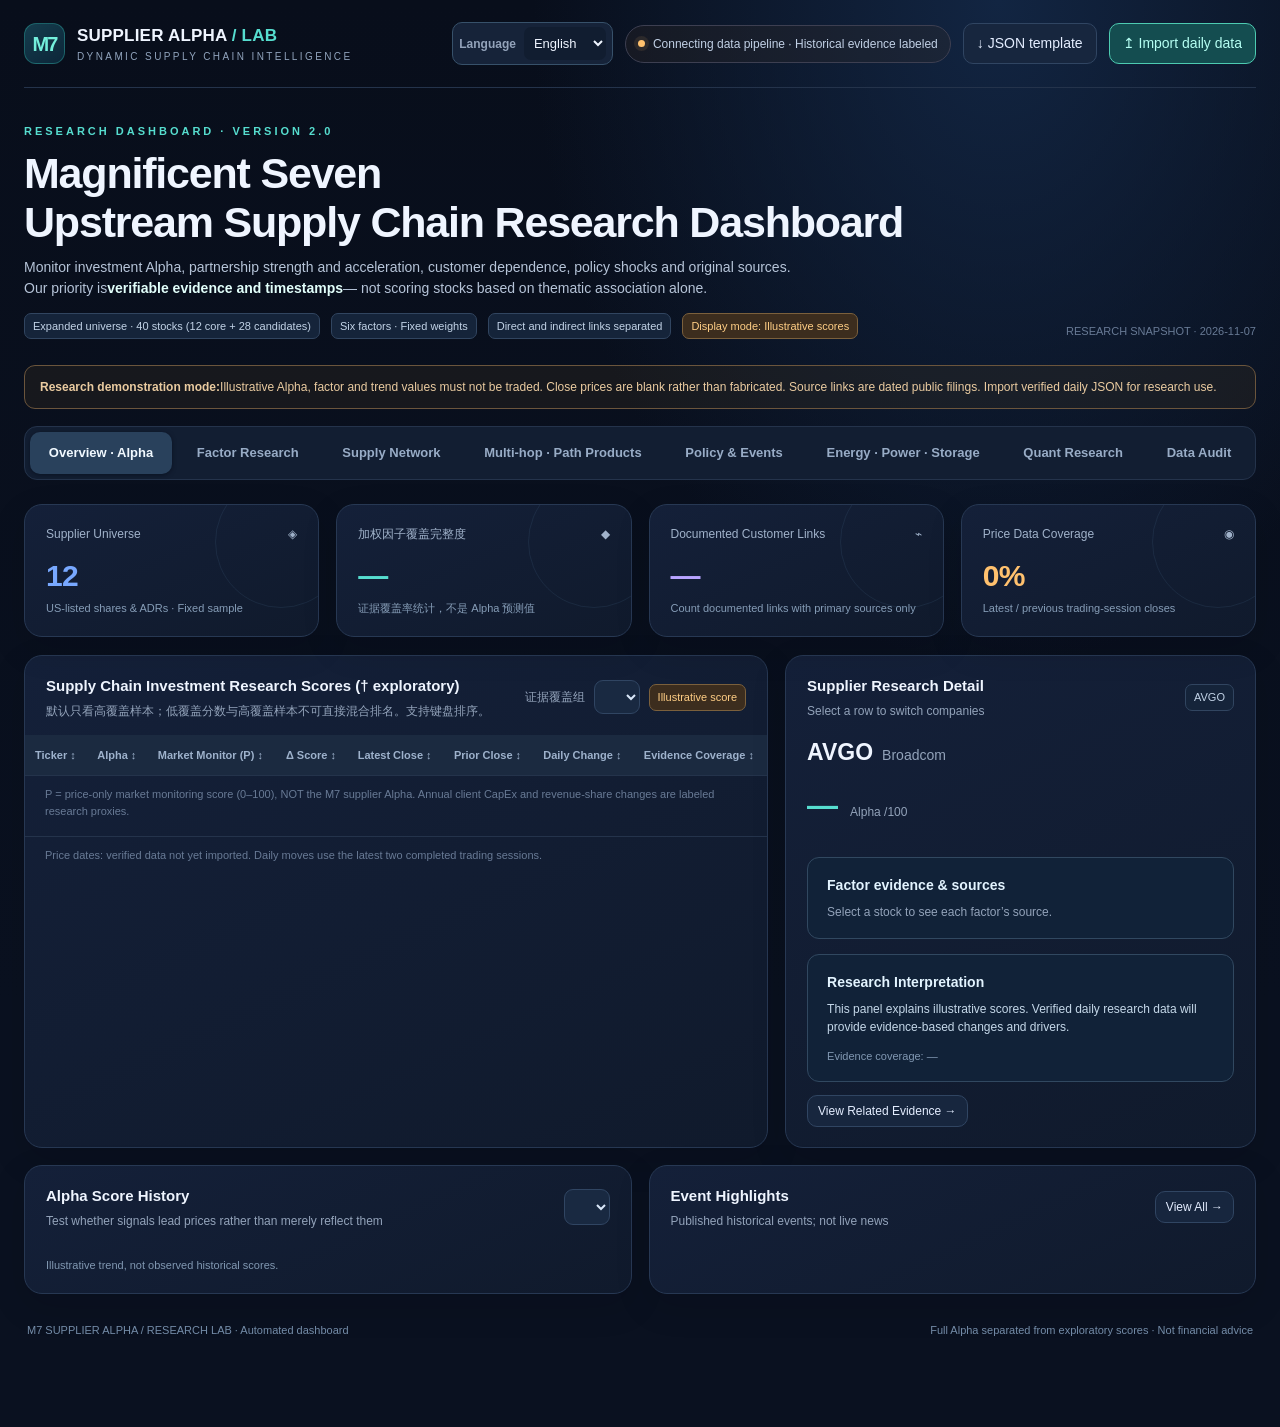
==== index.html @ d0b99b1a "Fix desktop nav, keyboard sorting, coverage-segmented rankings, KPI completeness and actual CapEx pr" ====
<!doctype html>
<html lang="en">
<head>
<meta charset="utf-8"><meta name="viewport" content="width=device-width, initial-scale=1, viewport-fit=cover">
<meta name="theme-color" content="#0b101d">
<title>M7 Supplier Alpha · Research Lab v2 — 单文件快照</title>
<link rel="stylesheet" href="quant-lab.css?v=quant1">
<style>
:root{--bg:#080d19;--panel:#111a2c;--panel2:#152138;--line:#24334b;--line2:#304562;--ink:#eff5ff;--muted:#93a3ba;--soft:#687a95;--cyan:#56ddcf;--blue:#78a8ff;--amber:#ffc16e;--red:#fb8193;--green:#75d6a9;--purp:#b8a4ff;--radius:18px}
*{box-sizing:border-box}html{scroll-behavior:smooth}body{margin:0;color:var(--ink);background:radial-gradient(ellipse at 78% 0%,#122542 0%,transparent 33%),linear-gradient(180deg,#080e1b,#0a1120 70%);font-family:Inter,-apple-system,BlinkMacSystemFont,"Segoe UI","PingFang SC","Microsoft YaHei",sans-serif;font-size:14px;line-height:1.5;min-height:100vh}button,input,select{font:inherit}button{cursor:pointer}a{color:#92c4ff;text-decoration:none}a:hover{text-decoration:underline}.shell{max-width:1540px;margin:auto;padding:0 24px 60px}.topbar{display:flex;align-items:center;justify-content:space-between;padding:22px 0;gap:20px;border-bottom:1px solid var(--line);flex-wrap:wrap}.brand{display:flex;align-items:center;gap:12px}.logo{width:41px;height:41px;border-radius:12px;display:grid;place-items:center;border:1px solid #3ad9c64d;background:linear-gradient(145deg,#153d4d,#0c2639);color:#73efdc;font-weight:800;font-size:20px;letter-spacing:-2px}.brand-title{font-size:17px;font-weight:750;letter-spacing:.2px}.brand-sub{font-size:10px;letter-spacing:2.4px;color:#91a4bd;text-transform:uppercase}.topright{display:flex;align-items:center;gap:12px;flex-wrap:wrap}.status{display:flex;align-items:center;gap:8px;font-size:12px;color:#c1d0e5;padding:9px 12px;border:1px solid #3d3f51;border-radius:99px;background:#3a2e2740}.dot{width:7px;height:7px;border-radius:50%;background:var(--amber);box-shadow:0 0 0 4px #ffc16e18}.btn{border:1px solid var(--line2);border-radius:10px;color:#e4edff;background:#17263e;padding:9px 13px;display:inline-flex;align-items:center;gap:7px;transition:.2s}.btn:hover{border-color:#7ba6d8;background:#213553}.btn.primary{border-color:#4dcbb1;background:#144d50;color:#b5fff3}.btn.small{padding:6px 10px;font-size:12px}.hero{padding:35px 0 26px;display:flex;align-items:end;justify-content:space-between;gap:24px;flex-wrap:wrap}.eyebrow{font-size:11px;color:var(--cyan);letter-spacing:3px;font-weight:700;text-transform:uppercase}.hero h1{font-size:clamp(27px,4vw,43px);letter-spacing:-1.2px;margin:9px 0 10px;line-height:1.14}.hero p{max-width:780px;color:#b6c4d8;margin:0;font-size:14px}.hero-meta{display:flex;flex-wrap:wrap;gap:11px;margin-top:14px}.tag{font-size:11px;color:#c2d3e7;border:1px solid #314560;background:#15243a;border-radius:7px;padding:4px 8px}.tag.warn{border-color:#7b603c;color:#ffce85;background:#3c2d1e}.mini-id{color:var(--soft);font-size:11px}.nav{display:flex;gap:6px;padding:5px;background:#121e32;border:1px solid var(--line);border-radius:13px;width:100%;max-width:100%;margin:6px 0 24px;overflow-x:auto;overflow-y:hidden}.nav button{border:0;background:transparent;color:#98acc6;border-radius:10px;white-space:nowrap;padding:11px 16px;font-weight:600;font-size:13px}.nav button.active{background:#29415c;color:#f1f9ff;box-shadow:0 1px 4px #02081380}.view{display:none}.view.active{display:block}.grid{display:grid;gap:17px}.metrics{grid-template-columns:repeat(4,minmax(0,1fr));margin-bottom:18px}.panel{background:linear-gradient(155deg,#142039,#101a2c);border:1px solid #273853;border-radius:var(--radius);min-width:0;box-shadow:0 12px 35px #03071124}.metric{padding:20px 21px;position:relative;overflow:hidden}.metric:before{content:"";position:absolute;right:-29px;top:-29px;border:1px solid #597ea624;width:130px;height:130px;border-radius:50%}.metric .k{font-size:12px;color:#a0b2ca;display:flex;align-items:center;justify-content:space-between;gap:10px}.metric .v{font-size:30px;font-weight:740;letter-spacing:-.8px;margin:10px 0 2px}.metric .sub{font-size:11px;color:#869db7}.metric .accent{color:var(--cyan)}.metric .blue{color:var(--blue)}.metric .amber{color:var(--amber)}.metric .purp{color:var(--purp)}.head{display:flex;align-items:center;justify-content:space-between;gap:12px;padding:19px 21px 15px;flex-wrap:wrap}.heading{font-size:15px;font-weight:750}.subtitle{font-size:12px;color:var(--muted);margin-top:4px}.bodypad{padding:0 21px 20px}.two{grid-template-columns:minmax(0,1.58fr) minmax(320px,1fr)}.half{grid-template-columns:repeat(2,minmax(0,1fr))}.three{grid-template-columns:repeat(3,minmax(0,1fr))}.muted{color:var(--muted)}.small{font-size:12px}.tiny{font-size:11px}.notice{padding:12px 15px;border:1px solid #6b553c;background:#3b2e204d;color:#eacba0;border-radius:11px;font-size:12px;margin:0 0 17px}.tablewrap{overflow:auto}.table{width:100%;border-collapse:collapse;white-space:nowrap;font-size:12px}.table th{background:#1b2a40;color:#9eb2cc;text-align:left;font-size:11px;font-weight:600;padding:12px 10px;cursor:pointer}.table th:hover{color:white}.table td{border-bottom:1px solid #25354a;padding:11px 10px;color:#dce5f4}.table tbody tr{cursor:pointer;transition:.15s}.table tbody tr:hover{background:#21304b}.table tbody tr.selected{background:#213e55}.ticker{font-weight:800;letter-spacing:.4px;color:#f6fbff}.rank{color:#7087a3}.pill{display:inline-block;border-radius:7px;background:#16433c;border:1px solid #2e7968;color:#93e5c6;font-size:10px;padding:2px 7px}.pill.m{background:#483c24;border-color:#82653d;color:#f2d18e}.pill.u{background:#283347;border-color:#43536d;color:#99afcb}.score{display:flex;align-items:center;gap:9px}.score strong{min-width:24px;font-size:13px}.bar{flex:1;height:5px;border-radius:99px;background:#29364c;min-width:45px;overflow:hidden}.bar>i{display:block;height:100%;background:linear-gradient(90deg,#3786d4,#56decf);border-radius:99px}.pos{color:var(--green)!important}.neg{color:var(--red)!important}.neutral{color:#92a4ba!important}.r{text-align:right!important}.sectionnote{font-size:11px;color:var(--soft);padding:10px 20px 16px;border-top:1px solid var(--line);line-height:1.55}.pick{border:1px solid var(--line2);padding:8px 12px;border-radius:9px;background:#192941;color:#dae8fa;outline:none;max-width:100%}.pick:focus{border-color:#7ab7eb}.stack{display:flex;align-items:center;gap:8px;flex-wrap:wrap}.detail-title{display:flex;align-items:baseline;gap:9px}.detail-title strong{font-size:23px}.sixrows{display:grid;gap:11px}.factor-row{display:grid;grid-template-columns:130px 1fr 55px;align-items:center;gap:12px;font-size:12px}.factor-track{height:9px;background:#25354c;border-radius:99px;overflow:hidden}.factor-track>i{display:block;height:100%;background:linear-gradient(90deg,#477bcd,#5ed9c6);border-radius:99px}.factor-row .num{text-align:right;color:#c4d5e8}.eventitem{display:flex;gap:12px;position:relative;padding:14px 0;border-bottom:1px solid var(--line)}.eventitem:last-child{border:0}.eventmarker{width:11px;height:11px;flex-shrink:0;border-radius:50%;border:2px solid var(--cyan);margin:5px 1px;background:#0d182b}.eventtitle{font-size:12px;font-weight:650}.eventdate{font-size:11px;color:#8fa0b5;margin-top:5px}.eventdesc{font-size:12px;color:#b4c4d7;margin-top:5px}.btnlink{color:#8eceff;background:none;border:0;padding:0;font-size:11px;cursor:pointer}.legend{display:flex;gap:16px;flex-wrap:wrap;font-size:11px;color:#a0b2c9}.legend span{display:flex;align-items:center;gap:6px}.sq{width:9px;height:9px;border-radius:3px;display:inline-block}.trend{width:100%;height:auto;display:block}.axis{stroke:#314058;stroke-width:1}.axistext{font-size:10px;fill:#879db7}.chartlabel{fill:#d9eafc;font-size:11px;font-weight:650}.foot{display:flex;align-items:center;justify-content:space-between;gap:15px;flex-wrap:wrap;color:#748ca8;font-size:11px;padding:28px 3px}.networkSvg{width:100%;display:block;height:auto;min-height:320px}.networkhint{color:var(--muted);font-size:12px;margin-top:12px}.heatmap{overflow:auto}.heatmap table{width:100%;min-width:850px;border-collapse:separate;border-spacing:4px}.heatmap th{font-size:11px;color:#9fb4ce;padding:7px;font-weight:600}.heatmap td{padding:10px 8px;text-align:center;border-radius:7px;font-weight:680;font-size:12px;color:#fff}.heatmap td:first-child{text-align:left;background:#1d2a3c;color:#e0edff}.largecallout{border:1px solid #314860;border-radius:12px;background:#112238;padding:17px 19px;color:#c5d8e9;margin-top:15px}.largecallout strong{display:block;color:#e3f4ff;margin-bottom:7px}.insightlist{display:grid;gap:10px}.insight{border:1px solid var(--line);border-radius:12px;padding:12px 14px;background:#17253a}.insight .lt{color:#9ab0c9;font-size:11px}.insight strong{font-size:12px;display:block;margin:4px 0}.filterrow{display:flex;align-items:center;gap:9px;flex-wrap:wrap}.toggle{display:flex;align-items:center;gap:7px;color:#a8bfd6;font-size:12px}.policy{border:1px solid #2d4058;border-radius:12px;padding:16px;margin-bottom:12px;background:#14233a}.policy .phead{display:flex;justify-content:space-between;align-items:center;gap:10px;flex-wrap:wrap}.policy .pname{font-size:14px;font-weight:700}.policy .pdesc{color:#b0c5dc;font-size:12px;margin-top:9px}.policy .pmeta{color:#86a1bc;font-size:11px;margin-top:9px}.sources{display:grid;gap:8px}.source{background:#16243a;border:1px solid #2c4058;padding:12px 14px;border-radius:10px}.source a{font-size:12px;font-weight:650}.source small{display:block;color:#9baec5;margin-top:4px;line-height:1.55}.auditrow{display:flex;justify-content:space-between;gap:16px;border-bottom:1px solid #293a51;padding:13px 0;font-size:12px}.auditrow:last-child{border:0}.auditrow span{color:#a4b6cb}.code{font-family:ui-monospace,SFMono-Regular,Menlo,monospace;font-size:12px;color:#9ee7dc;background:#0b1b29;border:1px solid #254357;border-radius:9px;padding:12px;white-space:pre-wrap;overflow-wrap:anywhere}.empty{color:#a5bad2;border:1px dashed #40536f;border-radius:12px;padding:24px 16px;text-align:center;font-size:13px;background:#142035}.footerline{font-size:11px;color:#8198b2;margin-top:12px}.fileinput{display:none}.topaction{white-space:nowrap}.hide{display:none!important}#toast{position:fixed;bottom:20px;left:50%;transform:translateX(-50%);background:#264a5b;color:#e4fff9;border:1px solid #65adba;box-shadow:0 15px 40px #0008;padding:11px 18px;border-radius:12px;z-index:100;font-size:12px;display:none;max-width:90vw}.critical{color:var(--amber)}
@media(max-width:1050px){.metrics{grid-template-columns:repeat(2,minmax(0,1fr))}.two{grid-template-columns:1fr}.three{grid-template-columns:1fr 1fr}.networkSvg{min-height:0}.topbar{padding:16px 0}.hero{padding:27px 0 20px}}
@media(max-width:640px){.shell{padding:0 12px 40px}.topbar{gap:12px}.brand-title{font-size:14px}.brand-sub{font-size:9px;letter-spacing:1.6px}.topright{width:100%;justify-content:space-between}.hero h1{font-size:28px}.hero p{font-size:12px}.nav{width:100%;max-width:100%;margin:5px 0 15px}.nav button{padding:10px 13px;font-size:12px}.grid{gap:12px}.metric{padding:15px 14px}.metric .v{font-size:25px}.panel{border-radius:13px}.head{padding:15px 13px 12px}.bodypad{padding:0 13px 14px}.half,.three{grid-template-columns:1fr}.factor-row{grid-template-columns:108px 1fr 46px;gap:8px;font-size:11px}.table th,.table td{padding:10px 8px}.notice{font-size:11px}.networkSvg{min-height:220px}.logo{width:36px;height:36px}.metric .sub{font-size:10px}}

/* Desktop narrow-window navigation and accessible table sort controls. */
@media(max-width:1280px) and (min-width:681px){.nav{flex-wrap:wrap;overflow:visible}.nav button{flex:1 1 auto}}
.ranking-controls{display:flex;align-items:center;flex-wrap:wrap;gap:9px}
.ranking-controls label{font-size:12px;color:var(--muted)}
.ranking-controls .pick{max-width:230px;font-size:12px}
#ranking th[data-sort] button{appearance:none;background:transparent;border:0;color:inherit;font:inherit;cursor:pointer;white-space:nowrap;padding:0}
#ranking th[data-sort] button:hover,#ranking th[data-sort] button:focus-visible{color:var(--cyan);text-decoration:underline}
#ranking tr[data-ticker]:focus-visible,.nav button:focus-visible{outline:2px solid var(--cyan);outline-offset:-2px}
#ranking tr.coverage-heading td{background:#1d3149;color:#a9e0d5;font-weight:700;font-size:12px;letter-spacing:.02em;border-top:1px solid #46677d}
#ranking .limited-score{opacity:.7}
#ranking th[aria-sort="ascending"] button,#ranking th[aria-sort="descending"] button{color:#a2fbe7}
/* Research infrastructure taxonomy — independent from the six-factor Alpha. */
.infra-tabs{display:flex;gap:8px;flex-wrap:wrap;margin:15px 0}
.infra-filter{border:1px solid var(--line2);background:#162238;color:var(--ink);padding:10px 16px;border-radius:10px;font:inherit;cursor:pointer}
.infra-filter.active{border-color:var(--cyan);color:var(--cyan);background:#143239}
.infra-grid{display:grid;grid-template-columns:repeat(3,minmax(0,1fr));gap:14px}
.infra-tile{background:var(--panel);border:1px solid var(--line);border-radius:var(--radius);padding:19px;min-height:132px}
.infra-tile .infra-name{color:var(--muted);font-size:13px}.infra-tile .infra-count{font-size:32px;font-weight:800;margin:8px 0}
.infra-tile small{color:var(--muted);line-height:1.5}
.infra-table{width:100%;border-collapse:collapse;min-width:680px}
.infra-table th,.infra-table td{padding:13px 12px;border-bottom:1px solid var(--line);font-size:13px;text-align:left;vertical-align:top}
.infra-table th{color:var(--muted);font-weight:600}
.infra-state{display:inline-block;padding:4px 8px;border-radius:7px;background:#183e37;color:#8bedd0;font-size:11px;font-weight:650}
.infra-unknown{background:#29344b;color:#a7b4c9}
.infra-detail{background:#102037;border:1px solid var(--line);padding:16px;border-radius:12px;margin-top:14px;line-height:1.65}
.infra-detail a{color:var(--cyan);overflow-wrap:anywhere}
.infra-hint{color:var(--muted);font-size:12px;line-height:1.65}
@media (max-width:760px){.infra-grid{grid-template-columns:1fr}}

.language-switch{display:inline-flex;align-items:center;gap:8px;white-space:nowrap;padding:4px 6px;border-radius:10px;background:#162339;border:1px solid #37516a}
.language-switch .language-label{font-size:12px;color:var(--muted);font-weight:600}
#m7Language{background:#111d30;border:0;color:var(--ink);font:inherit;font-size:13px;padding:8px 6px;border-radius:7px;max-width:122px;cursor:pointer}
#m7Language:focus-visible{outline:2px solid var(--cyan);outline-offset:2px}
@media(max-width:700px){.language-label{display:none}.language-switch{padding:2px}#m7Language{max-width:92px;font-size:12px}}

/* Interactive neural supply graph — Canvas GPU-friendly presentation. */
.g-explorer{position:relative;isolation:isolate;overflow:hidden;background:linear-gradient(135deg,#101d34,#0b162a);border:1px solid #294868;border-radius:18px;margin:8px 0 18px;box-shadow:inset 0 0 65px #0c234d55,0 25px 55px #0004}
.g-explorer:before{content:"";pointer-events:none;position:absolute;inset:-40%;background:radial-gradient(circle at 45% 48%,#254b8a28,transparent 40%);z-index:-1}
.g-toolbar{position:relative;z-index:3;display:flex;gap:16px;justify-content:space-between;align-items:center;padding:18px 18px;background:#0d192bef;border-bottom:1px solid #29415c;flex-wrap:wrap}
.g-titlebox{display:flex;flex-direction:column;gap:3px;min-width:0}
.g-kicker{font-size:10px;letter-spacing:2px;color:#7394b7;font-weight:750}
.g-live-dot{display:inline-block;height:5px;width:5px;border-radius:50%;background:#46e6d0;box-shadow:0 0 11px #46e6d0;margin:0 7px;vertical-align:middle}
#gHeader{font-size:20px;font-weight:800;letter-spacing:.2px;background:linear-gradient(95deg,#e0f1ff,#75e9da);-webkit-background-clip:text;background-clip:text;color:transparent}
#gSub{font-size:11px;color:#8aa2c0}
.g-controls{display:flex;align-items:center;gap:7px;flex-wrap:wrap}
.g-search{width:194px;background:#152840;color:#e4f3ff;border:1px solid #34516d;border-radius:8px;padding:9px 11px;font-size:12px;outline:none}
.g-search:focus{border-color:#51d7d5;box-shadow:0 0 0 2px #51d7d52a}
.g-btn{background:#1b2e47;color:#cde5fc;border:1px solid #375473;border-radius:8px;padding:8px 11px;font-size:12px;font-weight:650;white-space:nowrap}
.g-btn:hover,.g-zoom button:hover{border-color:#5decd8;color:#a9fff2;background:#203e55}
.g-stage{display:grid;grid-template-columns:minmax(0,1fr) 278px;min-height:610px}
.g-viewport{position:relative;min-width:0;min-height:610px;overflow:hidden;background:#061022}
.g-viewport canvas{width:100%;height:610px;display:block;cursor:grab;touch-action:none;outline:none}
.g-viewport canvas:focus-visible{outline:2px solid #60e8d9;outline-offset:-3px}
.g-tooltip{position:absolute;z-index:5;pointer-events:none;min-width:120px;max-width:220px;background:#172b48ee;border:1px solid #5998b4;box-shadow:0 10px 25px #000a;border-radius:8px;padding:9px 12px;color:white}
.g-tooltip[hidden]{display:none}
.g-tooltip strong,.g-tooltip small{display:block}.g-tooltip small{font-size:11px;color:#a3bfd8;margin-top:4px}
.g-floating{position:absolute;left:16px;top:16px;display:flex;gap:8px;pointer-events:none}
.g-stat{background:#13223cd9;border:1px solid #2e4b6d;backdrop-filter:blur(12px);border-radius:8px;padding:7px 11px;display:flex;flex-direction:column;min-width:65px}
.g-stat strong{color:#e4f7ff;font-size:18px;font-weight:800;line-height:1.2}
.g-stat small{font-size:8px;color:#93b0cd;letter-spacing:1.2px}
.g-zoom{position:absolute;right:14px;bottom:18px;display:grid;gap:5px}.g-zoom button{height:32px;width:32px;font-size:17px;color:#d4e8f7;background:#172943d9;border:1px solid #385575;border-radius:7px}
.g-side{background:linear-gradient(#111e32,#0b172a);border-left:1px solid #2e455e;min-width:0;display:flex;flex-direction:column}
.g-sidehead{display:flex;align-items:center;justify-content:space-between;gap:5px;padding:16px 14px;border-bottom:1px solid #233950;color:#99c2da;font-size:11px}
.g-side-pulse{color:#6cdec9;font-size:9px;letter-spacing:.8px}
.g-insight{padding:15px;flex:1;min-height:290px;max-height:490px;overflow:auto}
.g-placeholder{margin:50px 0 20px;text-align:center;color:#a7bdd6}.g-placeholder strong{display:block;color:#ddf4ff;font-size:14px}
.g-placeholder p{font-size:12px;line-height:1.6}.g-orb{display:block;margin:auto auto 20px;font-size:52px;color:#52dfd2;text-shadow:0 0 22px #52dfd2}
.g-insight-header{display:flex;justify-content:space-between;align-items:center;gap:10px}
.g-insight-header h3{margin:3px 0;color:#f5fdff;font-size:29px}
.g-insight-name{font-size:11px;color:#9fb5cb}
.g-icon-badge{font-size:11px;padding:8px 10px;color:#91f7eb;border:1px solid #327a77;border-radius:9px;background:#15433f}
.g-scoreline{display:flex;justify-content:space-between;gap:10px;padding:13px 0;margin:15px 0;border-block:1px solid #2a4159;font-size:12px;color:#9cb9d1}.g-scoreline strong{font-size:19px;color:#79eddd}
.g-section-title{font-size:11px;font-weight:700;color:#85aaca;text-transform:uppercase;letter-spacing:.7px;margin:17px 0 9px}
.g-path-list{display:grid;gap:6px;max-height:220px;overflow:auto}
.g-path-entry{display:flex;justify-content:space-between;gap:8px;align-items:center;background:#182941;color:#d8ecff;text-align:left;border:1px solid #2c4661;border-radius:7px;font-size:11px;padding:9px 8px;cursor:pointer}
.g-path-entry span{overflow:hidden;text-overflow:ellipsis;white-space:nowrap}
.g-path-entry b{font-variant-numeric:tabular-nums;color:#7fe9de}
.g-path-entry.active,.g-path-entry:hover{border-color:#64decf;background:#1c4250}
.g-proof{margin-top:13px;padding:12px;border-radius:9px;background:#162b43;border:1px solid #38637b;font-size:12px;line-height:1.6}
.g-proof small{display:block;font-size:11px;color:#a5bad0;margin:8px 0}
.g-proof a{display:block;overflow-wrap:anywhere;font-size:11px;margin-top:8px;color:#7bdcff}
.g-empty-info{font-size:12px;color:#91a6bd;line-height:1.7}
.g-options{display:flex;gap:15px;flex-wrap:wrap;padding:14px;border-top:1px solid #273c53}
.g-check{display:flex;gap:6px;align-items:center;font-size:11px;color:#b0c9dc;cursor:pointer}.g-check input{accent-color:#60e3d1}
.g-disclaimer{font-size:10px;color:#7998b1;padding:0 14px 12px;line-height:1.5}
.g-foot{display:flex;justify-content:space-between;align-items:center;flex-wrap:wrap;gap:12px;padding:12px 16px;background:#102039;border-top:1px solid #284364;font-size:11px;color:#9eb9d1}
.g-foot>span:last-child{display:flex;flex-wrap:wrap;gap:8px;align-items:center}
.g-key{display:inline-block;height:8px;width:8px;border-radius:50%;box-shadow:0 0 6px currentColor}
.g-explorer:not(.g-ready){display:none}
@media(max-width:1100px){.g-stage{grid-template-columns:minmax(0,1fr) 235px}.g-controls{gap:5px}.g-search{width:165px}}
@media(max-width:780px){.g-toolbar{padding:12px}.g-controls{width:100%}.g-search{flex:1;min-width:120px}.g-stage{grid-template-columns:1fr}.g-viewport{min-height:450px}.g-viewport canvas{height:450px}.g-side{border-left:0;border-top:1px solid #2e455e}.g-insight{min-height:130px;max-height:320px}.g-floating{left:10px;top:10px}.g-stat{padding:6px;min-width:52px}.g-titlebox strong{font-size:17px}.g-foot{padding:11px}}
@media(prefers-reduced-motion:reduce){.g-live-dot{box-shadow:none}.g-explorer *{scroll-behavior:auto!important}}

.g-monitor{color:#80cbff}.factor-evidence-row{padding:5px 0;border-bottom:1px solid #273951}.factor-evidence-row small{display:block;margin:3px 0;color:#9baec5}.factor-evidence-row a{margin-right:9px;font-size:11px}
</style>
</head>
<body>
<div class="shell">
<header class="topbar">
 <div class="brand"><div class="logo">M7</div><div><div class="brand-title">SUPPLIER ALPHA <span style="color:var(--cyan)">/ LAB</span></div><div class="brand-sub">DYNAMIC SUPPLY CHAIN INTELLIGENCE</div></div></div>
 <div class="topright"><label class="language-switch" for="m7Language"><span class="language-label">Language</span><select id="m7Language" aria-label="Dashboard language"><option value="en">English</option><option value="zh-CN">中文</option><option value="fr">Français</option><option value="es">Español</option><option value="ja">日本語</option></select></label><span class="status"><i class="dot"></i><span id="modeLabel">数据管道连接中 · 历史证据已标注</span></span><button class="btn topaction" id="downloadTemplate">↓ JSON 模板</button><label for="jsonFile" class="btn primary topaction">↥ 导入日报数据</label><input id="jsonFile" class="fileinput" type="file" accept=".json,application/json"></div>
</header>
<section class="hero"><div><div class="eyebrow">Research dashboard · Version 2.0</div><h1>Magnificent Seven<br>上游供应链研究看板</h1><p>同时追踪投资 Alpha、合作强度与变化速度、客户收入依赖、政策冲击和原始证据。重点是<strong style="color:#e2fffb">可核验性和时间戳</strong>，不是仅凭概念关联给股票打分。</p><div class="hero-meta"><span class="tag">扩展研究池 · 40家（12核心 + 28候选）</span><span class="tag">六因子 · 固定权重</span><span class="tag">直接关系 / 二级关系分层</span><span class="tag warn" id="asOfTag">展示模式：模拟分数</span></div></div><div class="mini-id">RESEARCH SNAPSHOT · <span id="snapshotDate">2026-11-07</span></div></section>
<div class="notice" id="disclaimer"><b>研究演示模式：</b>下方 Alpha、因子和趋势分数均为虚构示例，不能用于交易；收盘价留空，不编造价格。关系与政策页面部分示例链接来自公开公司公告、SEC与政府文件，均注明历史日期。导入真实的、带来源的每日 JSON 后，才可作为正式数据看板使用。</div>
<nav class="nav" id="tabs" aria-label="看板导航"><button data-tab="overview" class="active">总览 · Alpha</button><button data-tab="factors">因子研究</button><button data-tab="network">供应链网络</button><button data-tab="paths">多跳 · 路径乘积</button><button data-tab="events">政策与事件</button><button data-tab="infrastructure">能源 · 电力 · 储能</button><button data-tab="quant">Quant Research</button><button data-tab="audit">数据审计</button></nav>
<main>
<section id="overview" class="view active">
 <div class="grid metrics"><div class="panel metric"><div class="k">固定供应商池 <span>◈</span></div><div class="v blue" id="kpiUniverse">12</div><div class="sub">美股及美股交易 ADR · 比较样本不变</div></div><div class="panel metric"><div class="k">加权因子覆盖完整度 <span>◆</span></div><div class="v accent" id="kpiScore">—</div><div class="sub" id="kpiScoreSub">证据覆盖率统计，不是 Alpha 预测值</div></div><div class="panel metric"><div class="k">有证据的客户关系 <span>⌁</span></div><div class="v purp" id="kpiEdges">—</div><div class="sub">仅统计附原始网址的明确关系</div></div><div class="panel metric"><div class="k">价格数据完整度 <span>◉</span></div><div class="v amber" id="kpiPrice">0%</div><div class="sub">当前 / 前一交易日正式收盘价</div></div></div>
 <div class="grid two"><div class="panel"><div class="head"><div><div class="heading">供应链投资观察评分（†为探索性）</div><div class="subtitle">默认只看高覆盖样本；低覆盖分数与高覆盖样本不可直接混合排名。支持键盘排序。</div></div><div class="ranking-controls"><label for="coverageFilter">证据覆盖组</label><select id="coverageFilter" class="pick" aria-label="按因子证据覆盖率分组"></select><span class="tag warn" id="scoreMode">模拟评分</span></div></div><div class="tablewrap"><table class="table" id="ranking"><thead><tr><th data-sort="ticker">股票 ↕</th><th data-sort="alpha">Alpha ↕</th><th data-sort="monitor_score" title="Price-only indicator, NOT supply-chain Alpha">Market Monitor (P) ↕</th><th data-sort="delta">Δ分数 ↕</th><th data-sort="close">最新收盘价 ↕</th><th data-sort="previous_close">前收盘价 ↕</th><th data-sort="pct_change">日涨跌 ↕</th><th data-sort="coverage">证据覆盖 ↕</th></tr></thead><tbody id="rankingBody"></tbody></table></div><div class="sectionnote" id="monitorNote">P = price-only market monitoring score (0–100), NOT the M7 supplier Alpha. Annual client CapEx and revenue-share changes are labeled research proxies.</div><div class="sectionnote" id="priceDates">价格日期：尚未导入真实数据。日涨跌按最近两个已完成的交易日计算。</div></div>
 <div class="panel"><div class="head"><div><div class="heading">供应商研究卡</div><div class="subtitle">可点击排行榜切换公司</div></div><span class="tag" id="selectionTag">AVGO</span></div><div class="bodypad"><div class="detail-title"><strong id="selectedTicker">AVGO</strong><span class="muted" id="selectedName">Broadcom</span></div><div style="display:flex;align-items:baseline;gap:12px;margin:14px 0 15px"><span style="font-size:31px;font-weight:750;color:var(--cyan)" id="selectedScore">—</span><span class="small muted">Alpha /100</span><span class="small" id="selectedDelta"></span></div><div class="sixrows" id="factorMini"></div><div class="largecallout" id="factorEvidence" style="margin-top:12px"><strong>Factor evidence &amp; sources</strong><div class="small muted">Select a stock to see the source of each factor.</div></div><div class="largecallout"><strong>研究解释</strong><div id="selectedExplain" class="small">这是演示数据中的分数解释框。真实日报导入后，展示源自证据的变化及原因。</div><div class="footerline" id="selectedCoverage">证据覆盖：—</div></div><button class="btn small" style="margin-top:13px" id="jumpEvidence">查看相关证据 →</button></div></div></div>
 <div class="grid half" style="margin-top:17px"><div class="panel"><div class="head"><div><div class="heading">Alpha 分数历史</div><div class="subtitle">检验因子是否领先股价，而不是只反映价格变化</div></div><select class="pick" id="trendSelector"></select></div><div class="bodypad"><div id="trendChart"></div><div class="footerline" id="trendNote">演示趋势，非历史真实评分。</div></div></div><div class="panel"><div class="head"><div><div class="heading">事件速览</div><div class="subtitle">已公开的历史事件，非实时新闻</div></div><button class="btn small" data-goto="events">查看全部 →</button></div><div class="bodypad" id="eventPreview"></div></div></div>
</section>
<section id="factors" class="view"><div class="grid half"><div class="panel"><div class="head"><div><div class="heading">横截面因子热力图</div><div class="subtitle">数值范围 0–100；基于公开数据、可审计的点时计算数据</div></div></div><div class="bodypad heatmap" id="factorHeatmap"></div></div><div class="panel"><div class="head"><div><div class="heading">因子贡献拆分</div><div class="subtitle">贡献 = 因子分数 × 固定权重；不代表收益贡献</div></div><select class="pick" id="factorSelector"></select></div><div class="bodypad"><div id="contribChart"></div><div class="largecallout"><strong>研究假设</strong>关系加速度（30%）与客户资本开支冲击（25%）能否在控制市值、行业和价格动量后预测未来收益？建议保留 5 / 20 / 60 个交易日的样本外标签，并严格控制信息发布日期。</div></div></div></div><div class="panel" style="margin-top:17px"><div class="head"><div><div class="heading">固定因子方法与权重</div><div class="subtitle">跨日不得无说明地调整权重或标准化口径</div></div></div><div class="bodypad" id="weightCards"></div></div></section>
<section id="paths" class="view">
  <div class="panel">
    <div class="head"><div><div class="heading">多层供应链 · 路径乘积模型</div><div class="subtitle">有向网络：供应商 → 一级 / 二级供应商 → M7客户 · 支持1至3跳证据链</div></div><span class="tag">Graph v3</span></div>
    <div class="bodypad">
      <div class="largecallout"><strong>路径计算</strong><div style="margin-top:9px;font-family:monospace">w(path) = (各段证据权重乘积) × 0.70^(跳数−1)</div>
      <div class="small" style="margin-top:8px">二跳及三跳采用路径权重乘积和每额外一跳 0.70 折扣。权重是<strong>定性关系证据代理值</strong>，不是实际采购金额比例、Pearson相关系数或收益传导概率。共享路径不能视作独立事件。</div></div>
      <div class="grid three" style="margin-top:16px">
        <div class="panel metric"><div class="k">上市研究样本</div><div class="v blue" id="graphUniverse">40</div><div class="sub">12核心 + 28候选</div></div>
        <div class="panel metric"><div class="k">已核验网络边</div><div class="v accent" id="graphEdges">—</div><div class="sub">仅使用来源和披露日期齐备的边</div></div>
        <div class="panel metric"><div class="k">可计算的两跳路径</div><div class="v purp" id="graphTwoHop">—</div><div class="sub">暂不把未知关系视为0</div></div>
      </div>
      <div class="filterrow" style="margin-top:18px">
        <select class="pick" id="pathSupplier"><option value="all">全部供应商</option></select>
        <select class="pick" id="pathHops"><option value="all">直接 + 二级路径</option><option value="1">仅一级直接路径</option><option value="2">仅二级乘积路径</option><option value="3">仅三级乘积路径</option></select>
        <select class="pick" id="pathCustomer"><option value="all">全部 M7 客户</option></select>
      </div>
      <div class="tablewrap"><table class="table"><thead><tr>
        <th>起点供应商</th><th>路径</th><th>目标七巨头</th><th>跳数</th><th>证据路径权重</th><th>核验</th>
      </tr></thead><tbody id="pathRows"></tbody></table></div>
      <div id="pathSelected" class="infra-detail">点击路径查看来源与各段乘积解释；支持 UCTT → AMAT / LRCX → TSM → NVDA。</div>
      <p class="infra-hint">说明：暂无核验路径的候选公司在该网络中标注 Unknown，并非实际没有 M7 间接收入。图网络指标与原始12股 v2 评分不直接可比。</p>
    </div>
  </div>
  <div class="panel" style="margin-top:17px"><div class="head"><div><div class="heading">40家公司 · 网络可达性</div><div class="subtitle">按已核验路径的累积代理强度排序，非业务收入规模排名</div></div></div><div class="tablewrap"><table class="table"><thead><tr><th>股票</th><th>行业环节</th><th>直接客户</th><th>二级客户</th><th>可核验路径数</th><th>关联代理指数</th></tr></thead><tbody id="pathCoverageRows"></tbody></table></div></div>
</section><section id="network" class="view"><div class="panel"><div class="head"><div><div class="heading">七巨头 × 上游供应商二部图</div><div class="subtitle">左：M7客户；右：供应商。连线代表披露的客户 / 供应关系，非采购金额比例。</div></div><div class="filterrow"><select id="networkFilter" class="pick"><option value="all">全部供应商</option></select><label class="toggle"><input type="checkbox" id="verifiedOnly" checked>只看有来源关系</label></div></div><div class="bodypad"><div class="g-explorer" id="graphExplorer">
  <div class="g-toolbar">
    <div class="g-titlebox"><div class="g-kicker">GRAPH INTELLIGENCE <span class="g-live-dot"></span> EVIDENCE-GROUNDED</div><strong id="gHeader">NEURAL SUPPLY GRAPH</strong><small id="gSub">Verified supplier → customer links · evidence-weighted only</small></div>
    <div class="g-controls">
      <input id="gSearch" class="g-search" type="search" placeholder="Search ticker or company…" aria-label="Search graph nodes">
      <button type="button" class="g-btn" id="gFit" title="Fit graph">Fit</button>
      <button type="button" class="g-btn" id="gLayout" title="Switch graph layout">Orbit</button>
      <button type="button" class="g-btn" id="gClear" title="Clear focus">Clear focus</button>
    </div>
  </div>
  <div class="g-stage">
    <div class="g-viewport" id="gViewport"><canvas id="graphCanvas" role="img" aria-label="Interactive supplier graph with nodes and documented directed supply links" tabindex="0"></canvas>
      <div id="gTooltip" class="g-tooltip" hidden></div>
      <div class="g-floating">
        <div class="g-stat"><strong id="gNodeTotal">47</strong><small id="gNodesLabel">NODES</small></div>
        <div class="g-stat"><strong id="gEdgeTotal">—</strong><small id="gEdgesLabel">EDGES</small></div>
        <div class="g-stat"><strong id="gPathTotal">—</strong><small id="gPathsLabel">PATHS</small></div>
      </div>
      <div class="g-zoom"><button type="button" id="gPlus" aria-label="Zoom in">+</button><button type="button" id="gMinus" aria-label="Zoom out">−</button></div>
    </div>
    <aside class="g-side"><div class="g-sidehead"><span id="gModel">v3</span><span class="g-side-pulse">● <span id="gLiveLabel">INTERACTIVE GRAPH</span></span></div><div id="gInsight" class="g-insight" aria-live="polite"><div class="g-placeholder">Select a node to trace its supply paths.</div></div>
      <div class="g-options">
        <label class="g-check"><input id="gAll" type="checkbox"><span id="gAllLabel">Show all 47 nodes</span></label>
        <label class="g-check"><input id="gFlow" type="checkbox" checked><span id="gFlowLabel">Flow</span></label>
      </div>
      <p id="gNote" class="g-disclaimer">Evidence proxy weights are not correlations, procurement percentages or return probabilities.</p>
    </aside>
  </div>
  <div class="g-foot"><span id="gHint">Drag nodes · scroll to zoom · click to trace paths</span><span><i class="g-key" style="background:#86aaff"></i> M7 <i class="g-key" style="background:#48ead2"></i> Tier 1 <i class="g-key" style="background:#ae94ff"></i> Tier 2 <i class="g-key" style="background:#ffbf74"></i> Tier 3</span></div>
</div><svg id="networkSvg" class="networkSvg" viewBox="0 0 980 1490" aria-label="七巨头供应链网络图"></svg><div class="legend"><span><i class="sq" style="background:#7fa6fa"></i>七巨头</span><span><i class="sq" style="background:#54ddcb"></i>供应商</span><span><i class="sq" style="background:#88c9e1"></i>已公开披露</span><span><i class="sq" style="background:#53637a"></i>待验证，不参与有效关系统计</span></div><p class="networkhint">提示：点击关系边查看来源；选择供应商高亮相连客户。尚未披露金额的边不推断供货份额；多重关系强度不能简单使用边数替代。</p></div></div><div class="grid half" style="margin-top:17px"><div class="panel"><div class="head"><div><div class="heading">关系证据明细</div><div class="subtitle">披露时点、收入份额、合同金额和证据来源严格分列</div></div></div><div class="bodypad" id="relationshipEvidence"></div></div><div class="panel"><div class="head"><div><div class="heading">网络模型约束</div><div class="subtitle">避免关系图推断中常见的数据污染</div></div></div><div class="bodypad"><div class="insightlist"><div class="insight"><div class="lt">时间约束</div><strong>只有公开日期 ≤ 信号构建日期，关系才可以进入对应历史截面。</strong></div><div class="insight"><div class="lt">数值约束</div><strong>16.3% 客户收入 ≠ 采购金额；最高 60 亿美元 ≠ 实际实现收入。</strong></div><div class="insight"><div class="lt">层级约束</div><strong>直接合同、代工、二级供应、生态暴露要分层建模，不计作同类边。</strong></div><div class="insight"><div class="lt">缺失机制</div><strong>未披露关系应为 Unknown，不应直接填 0。</strong></div></div></div></div></div></section>
<section id="events" class="view"><div class="grid two"><div class="panel"><div class="head"><div><div class="heading">合作与合同事件库</div><div class="subtitle">原始公告｜日期｜涉及股票｜潜在因子作用</div></div><select id="eventType" class="pick"><option value="all">全部事件</option><option value="contract">合同与供应</option><option value="investment">战略投资</option><option value="filing">财报披露</option></select></div><div class="bodypad" id="allEvents"></div></div><div class="panel"><div class="head"><div><div class="heading">政策观察台</div><div class="subtitle">发布日期、法律生效日及影响范围分开记录</div></div></div><div class="bodypad" id="allPolicies"></div></div></div></section>

<section id="infrastructure" class="view">
  <div class="panel">
    <div class="head"><div><div class="heading">能源 · 电力 · 储能：三维研究属性</div>
      <div class="subtitle">以原始产品与公开披露为依据的供应链分类 · 与原有 Alpha 模型独立</div></div><span class="tag">分类 v1.0</span>
    </div>
    <div class="bodypad">
      <div class="infra-grid" id="infraSummary"></div>
      <p class="infra-hint">口径：能源 = 发电与供能端；电力 = 输配电、关键供电与电力转换；储能 = 电池/BESS/备用储能系统。储能不等于 HBM、DRAM、SSD 数据存储；未验证不是零暴露。</p>
      <div class="infra-tabs" id="infraFilters">
        <button class="infra-filter active" type="button" data-dim="all">全部属性</button>
        <button class="infra-filter" type="button" data-dim="energy">能源 · Energy</button>
        <button class="infra-filter" type="button" data-dim="power">电力 · Power</button>
        <button class="infra-filter" type="button" data-dim="storage">储能 · Storage</button>
      </div>
      <div class="filterrow">
        <select class="pick" id="infraTicker"><option value="all">全部 12 家供应商</option></select>
        <label class="toggle"><input type="checkbox" id="infraOnlyVerified" checked>只显示已核验产品关联</label>
      </div>
      <div class="tablewrap"><table class="infra-table"><thead><tr>
        <th>上市公司</th><th>研究维度</th><th>供应链角色及产品</th><th>证据类型</th><th>资料来源</th>
      </tr></thead><tbody id="infraRows"></tbody></table></div>
      <div class="infra-detail" id="infraDetail">选择一条产品关联查看细节和审计信息。</div>
      <div class="largecallout"><strong>模型独立性</strong>新维度目前仅作为能源、电力与储能研究标签及候选因子库，不参与现有六因子 Alpha 的30/25/15/15/10/5权重。产品目录不证明与七巨头的直接合同；公开项目容量、订单和营收须有单独可核验证据。</div>
    </div>
  </div>
</section>
<section id="quant" class="view"><div id="quantLab" role="region" aria-label="Quantitative Research and Strategy Backtest"></div></section>
<section id="audit" class="view"><div class="grid half"><div class="panel"><div class="head"><div><div class="heading">数据质量与审计状态</div><div class="subtitle">为量化回测和论文复现预留的核验面板</div></div></div><div class="bodypad" id="auditRows"></div></div><div class="panel"><div class="head"><div><div class="heading">导入规范</div><div class="subtitle">页面不主动联网抓价格或新闻；数据需外部管道提供</div></div></div><div class="bodypad"><div class="code">scores = 0.30×加速度 + 0.25×客户需求
       + 0.15×紧密度 + 0.15×客户动量
       + 0.10×政策暴露 + 0.05×残差动量

涨跌幅 = (最新交易日收盘价 / 前一交易日收盘价 - 1) × 100%</div><div class="largecallout"><strong>工作流</strong>外部采集公开数据 → 保存事件时间戳 → 标准化因子 → 固定模型打分 → 导出每日 JSON → 导入本地看板。每日聊天自动报告不会自动写入这个静态 HTML；要永久自动同步，需要另建定时数据管道与托管存储。</div><div class="stack" style="margin-top:14px"><button class="btn small" id="getTemplate2">下载可填充模板</button><button class="btn small" id="getDemo">下载示例 JSON</button><button class="btn small" id="resetDemo">恢复演示</button></div></div></div></div><div class="panel" style="margin-top:17px"><div class="head"><div><div class="heading">已核实来源索引</div><div class="subtitle">直接链接到 SEC、公司 IR/公告和美国政府发布源</div></div></div><div class="bodypad sources" id="sourceIndex"></div></div></section>
</main>
<footer class="foot"><span>M7 SUPPLIER ALPHA / RESEARCH LAB v2 · 自动化研究面板</span><span>严格 Alpha + 探索评分分离 · 非投资建议</span></footer>
</div>
<div id="toast" role="status"></div>
<script>window.M7_INFRASTRUCTURE = {"schema_version":"1.0","verified_as_of":"2026-11-07","scope":"Evidence-backed product/sector exposures; does NOT establish sales to any Magnificent Seven customer.","dimensions":[{"id":"energy","label":"能源","english":"Energy","definition":"一次能源、发电与可再生能源侧技术；区分发电/供能方与设备及半导体支持方","research_metrics":["新增/签约发电容量 MW","PPA 期限及价格","能源结构","项目生效日期"],"color":"#e7b762"},{"id":"power","label":"电力","english":"Electric Power","definition":"电网接入、输配电、变压、UPS、电力转换及机房供配电基础设施","research_metrics":["交付/新增电力容量 MW","机房功率密度 kW/架","配电设备订单","并网排队时间"],"color":"#6caaff"},{"id":"storage","label":"储能","english":"Energy Storage","definition":"BESS、电池系统、备用电源及储能功率电子；不等于 HBM/DRAM 或数据中心磁盘存储","research_metrics":["储能容量 MWh","PCS 功率 MW","储能时长 h","订单与实际出货"],"color":"#65d5ba"}],"exposures":[{"ticker":"STM","dimension":"energy","role":"发电侧技术支持","product":"太阳能逆变器所用 SiC MOSFET、功率器件与驱动","status":"verified_product","customer_verified":false,"source":"https://www.st.com/en/applications/energy-generation-and-distribution/solar-inverters-string-and-central.html","verified_on":"2026-11-07","source_published_date":null,"comment":"证明产品应用，不表示向七巨头出售能源或拥有发电容量。"},{"ticker":"STM","dimension":"power","role":"功率半导体","product":"电力转换/管理 IC、AC-DC、DC-DC 和驱动","status":"verified_product","customer_verified":false,"source":"https://www.st.com/en/power-management.html","verified_on":"2026-11-07","source_published_date":null,"comment":"属于电力电子器件能力，不等于已交付数据中心电力项目。"},{"ticker":"STM","dimension":"storage","role":"储能组件技术","product":"商用电池储能的 SiC、MOSFET、驱动和控制技术","status":"verified_product","customer_verified":false,"source":"https://www.st.com/en/applications/energy-generation-and-distribution/battery-storage-systems-for-commercial.html","verified_on":"2026-11-07","source_published_date":null,"comment":"是储能系统的器件供应能力，非完整电池储能系统生产或客户合同。"},{"ticker":"VRT","dimension":"power","role":"关键供配电设备","product":"数据中心 UPS、配电和电力管理","status":"verified_product","customer_verified":false,"source":"https://www.vertiv.com/en-us/products/critical-power/power/","verified_on":"2026-11-07","source_published_date":null,"comment":"数据中心关键电力设备，客户合同需单独核验。"},{"ticker":"VRT","dimension":"storage","role":"BESS 系统方案","product":"Vertiv EnergyCore Grid 电池储能系统","status":"verified_product","customer_verified":false,"source":"https://www.vertiv.com/en-us/products-catalog/critical-power/battery-energy-storage-system-bess/","verified_on":"2026-11-07","source_published_date":null,"comment":"官方列有 BESS 产品；不能据此推断出货量或 M7 客户收入份额。"},{"ticker":"APH","dimension":"power","role":"高功率互连","product":"高功率连接器、母排和配电互连件","status":"verified_product","customer_verified":false,"source":"https://www.amphenol.com/products/connectors-power","verified_on":"2026-11-07","source_published_date":null,"comment":"产品能力证据，并非已证实的七巨头单项电力合同。"}],"handling":{"missing":"unknown_not_zero","scoring":"not_in_six_factor_alpha","direct_m7_contract":"requires_separate_dated_filing_or_agreement","revenue_share":"unknown","quantities":"unknown_without_primary_source"}};
window.M7_LIVE_DATA = {"as_of":"2026-11-07","price_date":"2026-11-06","previous_price_date":"2026-11-05","mode":"partial","model_version":"v3.2-40-multihop-proxy","retrieved_at_utc":"2026-11-08T02:54:31.010605+00:00","suppliers":[{"ticker":"TSM","name":"Taiwan Semiconductor","sector":"先进代工","cohort":"core","model_version":"v3.2-40-multihop-proxy","history":[{"date":"2026-11-07","alpha":39.11,"mode":"provisional","model_version":"v3.2-40-multihop-proxy","coverage":0.35}],"factors":{"acceleration":null,"demand":null,"tightness":47.73,"customer_momentum":20.45,"policy":null,"residual_momentum":69.23},"factor_sources":{"tightness":["https://www.sec.gov/Archives/edgar/data/1045810/000104581026000021/nvda-20260125.htm"],"customer_momentum":["https://query1.finance.yahoo.com/v8/finance/chart/NVDA?range=9mo&interval=1d","https://www.sec.gov/Archives/edgar/data/1045810/000104581026000021/nvda-20260125.htm"],"residual_momentum":["https://query1.finance.yahoo.com/v8/finance/chart/TSM?range=9mo&interval=1d","https://query1.finance.yahoo.com/v8/finance/chart/XLK?range=9mo&interval=1d"]},"factor_methods":{"tightness":"Rank of dated verified M7 graph reach, 1-3 hops, illustrative evidence weights (not revenue share)","customer_momentum":"Peer rank of verified-link-weighted 20-session M7 stock returns (not corporate purchase growth)","residual_momentum":"Peer rank of 20-session return minus 60-session beta x XLK return, closing-price data","policy":"N/A: dated policy filings found, but comparable firm-level signed exposure is not confirmed."},"close":375.44,"previous_close":353.1,"price_date":"2026-11-06","previous_price_date":"2026-11-05","price_source":"https://query1.finance.yahoo.com/v8/finance/chart/TSM?range=9mo&interval=1d","price_provider":"Yahoo chart","price_fresh":true,"network_reach":0.8,"direct_clients":1,"indirect_clients":0,"paths":1,"third_hop_clients":0,"monitor_score":68.21,"monitor_method":"PRICE ONLY: 60% sector-adjusted 20-day residual rank + 40% five-session price-return rank; NOT M7 supply Alpha","coverage":0.35,"alpha":null,"provisional_alpha":39.11,"previous_alpha":null,"previous_provisional_alpha":null,"confidence":"研究探索","explanation":"已核实客户关系；行情来自 Yahoo chart。六因子数据不完整，仅提供带覆盖率的探索性评分。"},{"ticker":"AVGO","name":"Broadcom","sector":"ASIC/网络","cohort":"core","model_version":"v3.2-40-multihop-proxy","history":[{"date":"2026-11-07","alpha":57.08,"mode":"provisional","model_version":"v3.2-40-multihop-proxy","coverage":0.6}],"factors":{"acceleration":null,"demand":33.33,"tightness":84.09,"customer_momentum":68.18,"policy":null,"residual_momentum":61.54},"factor_sources":{"demand":["https://www.sec.gov/Archives/edgar/data/320193/000032019325000079/aapl-20250927.htm","https://www.sec.gov/Archives/edgar/data/1652044/000165204426000018/goog-20251231.htm"],"tightness":["https://www.apple.com/newsroom/2026/07/apple-to-increase-spend-with-broadcom-to-produce-billions-more-us-chips/","https://www.sec.gov/Archives/edgar/data/1730168/000119312526144028/d87999d8k.htm"],"customer_momentum":["https://query1.finance.yahoo.com/v8/finance/chart/AAPL?range=9mo&interval=1d","https://query1.finance.yahoo.com/v8/finance/chart/GOOGL?range=9mo&interval=1d","https://www.apple.com/newsroom/2026/07/apple-to-increase-spend-with-broadcom-to-produce-billions-more-us-chips/","https://www.sec.gov/Archives/edgar/data/1730168/000119312526144028/d87999d8k.htm"],"residual_momentum":["https://query1.finance.yahoo.com/v8/finance/chart/AVGO?range=9mo&interval=1d","https://query1.finance.yahoo.com/v8/finance/chart/XLK?range=9mo&interval=1d"]},"factor_methods":{"demand":"Audited annual client CapEx YoY, multi-hop-weighted; proxy, NOT analyst-consensus surprise; fiscal years/definitions vary","tightness":"Rank of dated verified M7 graph reach, 1-3 hops, illustrative evidence weights (not revenue share)","customer_momentum":"Peer rank of verified-link-weighted 20-session M7 stock returns (not corporate purchase growth)","residual_momentum":"Peer rank of 20-session return minus 60-session beta x XLK return, closing-price data","policy":"N/A: dated policy filings found, but comparable firm-level signed exposure is not confirmed."},"close":293.69,"previous_close":291.53,"price_date":"2026-11-06","previous_price_date":"2026-11-05","price_source":"https://query1.finance.yahoo.com/v8/finance/chart/AVGO?range=9mo&interval=1d","price_provider":"Yahoo chart","price_fresh":true,"network_reach":1.6,"direct_clients":2,"indirect_clients":0,"paths":2,"third_hop_clients":0,"monitor_score":57.44,"monitor_method":"PRICE ONLY: 60% sector-adjusted 20-day residual rank + 40% five-session price-return rank; NOT M7 supply Alpha","coverage":0.6,"alpha":null,"provisional_alpha":57.08,"previous_alpha":null,"previous_provisional_alpha":null,"confidence":"研究探索","explanation":"已核实客户关系；行情来自 Yahoo chart。六因子数据不完整，仅提供带覆盖率的探索性评分。"},{"ticker":"ANET","name":"Arista Networks","sector":"AI网络","cohort":"core","model_version":"v3.2-40-multihop-proxy","history":[{"date":"2026-11-07","alpha":64.36,"mode":"provisional","model_version":"v3.2-40-multihop-proxy","coverage":0.9}],"factors":{"acceleration":37.5,"demand":75,"tightness":84.09,"customer_momentum":77.27,"policy":null,"residual_momentum":74.36},"factor_sources":{"demand":["https://www.microsoft.com/investor/reports/ar26/index.html","https://www.sec.gov/Archives/edgar/data/1326801/000162828026003942/meta-20251231.htm"],"acceleration":["https://www.sec.gov/Archives/edgar/data/1596532/000159653225000028/anet-20241231.htm","https://www.sec.gov/Archives/edgar/data/1596532/000159653225000028/anet-20241231.htm"],"tightness":["https://www.sec.gov/Archives/edgar/data/1596532/000159653225000028/anet-20241231.htm"],"customer_momentum":["https://query1.finance.yahoo.com/v8/finance/chart/META?range=9mo&interval=1d","https://query1.finance.yahoo.com/v8/finance/chart/MSFT?range=9mo&interval=1d","https://www.sec.gov/Archives/edgar/data/1596532/000159653225000028/anet-20241231.htm"],"residual_momentum":["https://query1.finance.yahoo.com/v8/finance/chart/ANET?range=9mo&interval=1d","https://query1.finance.yahoo.com/v8/finance/chart/XLK?range=9mo&interval=1d"]},"factor_methods":{"demand":"Audited annual client CapEx YoY, multi-hop-weighted; proxy, NOT analyst-consensus surprise; fiscal years/definitions vary","acceleration":"Reported change in customer-revenue concentration (percentage points) proxy; NOT actual order acceleration","tightness":"Rank of dated verified M7 graph reach, 1-3 hops, illustrative evidence weights (not revenue share)","customer_momentum":"Peer rank of verified-link-weighted 20-session M7 stock returns (not corporate purchase growth)","residual_momentum":"Peer rank of 20-session return minus 60-session beta x XLK return, closing-price data","policy":"N/A: dated policy filings found, but comparable firm-level signed exposure is not confirmed."},"close":170.8,"previous_close":159.16,"price_date":"2026-11-06","previous_price_date":"2026-11-05","price_source":"https://query1.finance.yahoo.com/v8/finance/chart/ANET?range=9mo&interval=1d","price_provider":"Yahoo chart","price_fresh":true,"network_reach":1.6,"direct_clients":2,"indirect_clients":0,"paths":2,"third_hop_clients":0,"monitor_score":82.56,"monitor_method":"PRICE ONLY: 60% sector-adjusted 20-day residual rank + 40% five-session price-return rank; NOT M7 supply Alpha","coverage":0.9,"alpha":null,"provisional_alpha":64.36,"previous_alpha":null,"previous_provisional_alpha":null,"confidence":"研究探索","explanation":"已核实客户关系；行情来自 Yahoo chart。六因子数据不完整，仅提供带覆盖率的探索性评分。"},{"ticker":"COHR","name":"Coherent","sector":"光通信","cohort":"core","model_version":"v3.2-40-multihop-proxy","history":[{"date":"2026-11-07","alpha":38.38,"mode":"provisional","model_version":"v3.2-40-multihop-proxy","coverage":0.35}],"factors":{"acceleration":null,"demand":null,"tightness":47.73,"customer_momentum":20.45,"policy":null,"residual_momentum":64.1},"factor_sources":{"tightness":["https://investor.nvidia.com/news/press-release-details/2026/NVIDIA-and-Coherent-Announce-Strategic-Partnership-to-Develop-Optics-Technology-to-Scale-Next-Generation-Data-Center-Architecture/default.aspx"],"customer_momentum":["https://investor.nvidia.com/news/press-release-details/2026/NVIDIA-and-Coherent-Announce-Strategic-Partnership-to-Develop-Optics-Technology-to-Scale-Next-Generation-Data-Center-Architecture/default.aspx","https://query1.finance.yahoo.com/v8/finance/chart/NVDA?range=9mo&interval=1d"],"residual_momentum":["https://query1.finance.yahoo.com/v8/finance/chart/COHR?range=9mo&interval=1d","https://query1.finance.yahoo.com/v8/finance/chart/XLK?range=9mo&interval=1d"]},"factor_methods":{"tightness":"Rank of dated verified M7 graph reach, 1-3 hops, illustrative evidence weights (not revenue share)","customer_momentum":"Peer rank of verified-link-weighted 20-session M7 stock returns (not corporate purchase growth)","residual_momentum":"Peer rank of 20-session return minus 60-session beta x XLK return, closing-price data","policy":"N/A: dated policy filings found, but comparable firm-level signed exposure is not confirmed."},"close":192.81,"previous_close":169.76,"price_date":"2026-11-06","previous_price_date":"2026-11-05","price_source":"https://query1.finance.yahoo.com/v8/finance/chart/COHR?range=9mo&interval=1d","price_provider":"Yahoo chart","price_fresh":true,"network_reach":0.8,"direct_clients":1,"indirect_clients":0,"paths":1,"third_hop_clients":0,"monitor_score":63.08,"monitor_method":"PRICE ONLY: 60% sector-adjusted 20-day residual rank + 40% five-session price-return rank; NOT M7 supply Alpha","coverage":0.35,"alpha":null,"provisional_alpha":38.38,"previous_alpha":null,"previous_provisional_alpha":null,"confidence":"研究探索","explanation":"已核实客户关系；行情来自 Yahoo chart。六因子数据不完整，仅提供带覆盖率的探索性评分。"},{"ticker":"LITE","name":"Lumentum","sector":"光通信","cohort":"core","model_version":"v3.2-40-multihop-proxy","history":[{"date":"2026-11-07","alpha":30.69,"mode":"provisional","model_version":"v3.2-40-multihop-proxy","coverage":0.35}],"factors":{"acceleration":null,"demand":null,"tightness":47.73,"customer_momentum":20.45,"policy":null,"residual_momentum":10.26},"factor_sources":{"tightness":["https://investor.lumentum.com/financial-news-releases/news-details/2026/NVIDIA-Announces-Strategic-Partnership-With-Lumentum-to-Develop-State-of-the-Art-Optics-Technology/default.aspx"],"customer_momentum":["https://investor.lumentum.com/financial-news-releases/news-details/2026/NVIDIA-Announces-Strategic-Partnership-With-Lumentum-to-Develop-State-of-the-Art-Optics-Technology/default.aspx","https://query1.finance.yahoo.com/v8/finance/chart/NVDA?range=9mo&interval=1d"],"residual_momentum":["https://query1.finance.yahoo.com/v8/finance/chart/LITE?range=9mo&interval=1d","https://query1.finance.yahoo.com/v8/finance/chart/XLK?range=9mo&interval=1d"]},"factor_methods":{"tightness":"Rank of dated verified M7 graph reach, 1-3 hops, illustrative evidence weights (not revenue share)","customer_momentum":"Peer rank of verified-link-weighted 20-session M7 stock returns (not corporate purchase growth)","residual_momentum":"Peer rank of 20-session return minus 60-session beta x XLK return, closing-price data","policy":"N/A: dated policy filings found, but comparable firm-level signed exposure is not confirmed."},"close":538.59,"previous_close":509.7,"price_date":"2026-11-06","previous_price_date":"2026-11-05","price_source":"https://query1.finance.yahoo.com/v8/finance/chart/LITE?range=9mo&interval=1d","price_provider":"Yahoo chart","price_fresh":true,"network_reach":0.8,"direct_clients":1,"indirect_clients":0,"paths":1,"third_hop_clients":0,"monitor_score":6.16,"monitor_method":"PRICE ONLY: 60% sector-adjusted 20-day residual rank + 40% five-session price-return rank; NOT M7 supply Alpha","coverage":0.35,"alpha":null,"provisional_alpha":30.69,"previous_alpha":null,"previous_provisional_alpha":null,"confidence":"研究探索","explanation":"已核实客户关系；行情来自 Yahoo chart。六因子数据不完整，仅提供带覆盖率的探索性评分。"},{"ticker":"FN","name":"Fabrinet","sector":"光学制造","cohort":"core","model_version":"v3.2-40-multihop-proxy","history":[{"date":"2026-11-07","alpha":39.9,"mode":"provisional","model_version":"v3.2-40-multihop-proxy","coverage":0.9}],"factors":{"acceleration":0,"demand":41.67,"tightness":84.09,"customer_momentum":63.64,"policy":null,"residual_momentum":66.67},"factor_sources":{"demand":["https://www.sec.gov/Archives/edgar/data/1018724/000101872426000004/amzn-20251231.htm"],"acceleration":["https://investor.fabrinet.com/node/13676/xbrl-viewer"],"tightness":["https://investor.fabrinet.com/node/13676/xbrl-viewer"],"customer_momentum":["https://investor.fabrinet.com/node/13676/xbrl-viewer","https://query1.finance.yahoo.com/v8/finance/chart/AMZN?range=9mo&interval=1d","https://query1.finance.yahoo.com/v8/finance/chart/NVDA?range=9mo&interval=1d"],"residual_momentum":["https://query1.finance.yahoo.com/v8/finance/chart/FN?range=9mo&interval=1d","https://query1.finance.yahoo.com/v8/finance/chart/XLK?range=9mo&interval=1d"]},"factor_methods":{"demand":"Audited annual client CapEx YoY, multi-hop-weighted; proxy, NOT analyst-consensus surprise; fiscal years/definitions vary","acceleration":"Reported change in customer-revenue concentration (percentage points) proxy; NOT actual order acceleration","tightness":"Rank of dated verified M7 graph reach, 1-3 hops, illustrative evidence weights (not revenue share)","customer_momentum":"Peer rank of verified-link-weighted 20-session M7 stock returns (not corporate purchase growth)","residual_momentum":"Peer rank of 20-session return minus 60-session beta x XLK return, closing-price data","policy":"N/A: dated policy filings found, but comparable firm-level signed exposure is not confirmed."},"close":327.13,"previous_close":292.97,"price_date":"2026-11-06","previous_price_date":"2026-11-05","price_source":"https://query1.finance.yahoo.com/v8/finance/chart/FN?range=9mo&interval=1d","price_provider":"Yahoo chart","price_fresh":true,"network_reach":1.6,"direct_clients":2,"indirect_clients":0,"paths":2,"third_hop_clients":0,"monitor_score":75.9,"monitor_method":"PRICE ONLY: 60% sector-adjusted 20-day residual rank + 40% five-session price-return rank; NOT M7 supply Alpha","coverage":0.9,"alpha":null,"provisional_alpha":39.9,"previous_alpha":null,"previous_provisional_alpha":null,"confidence":"研究探索","explanation":"已核实客户关系；行情来自 Yahoo chart。六因子数据不完整，仅提供带覆盖率的探索性评分。"},{"ticker":"GLW","name":"Corning","sector":"光纤/玻璃","cohort":"core","model_version":"v3.2-40-multihop-proxy","history":[{"date":"2026-11-07","alpha":65.93,"mode":"provisional","model_version":"v3.2-40-multihop-proxy","coverage":0.6}],"factors":{"acceleration":null,"demand":95.83,"tightness":47.73,"customer_momentum":47.73,"policy":null,"residual_momentum":25.64},"factor_sources":{"demand":["https://www.sec.gov/Archives/edgar/data/1326801/000162828026003942/meta-20251231.htm"],"tightness":["https://about.fb.com/news/2026/01/meta-6-billion-agreement-corning-support-us-manufacturing/"],"customer_momentum":["https://about.fb.com/news/2026/01/meta-6-billion-agreement-corning-support-us-manufacturing/","https://query1.finance.yahoo.com/v8/finance/chart/META?range=9mo&interval=1d"],"residual_momentum":["https://query1.finance.yahoo.com/v8/finance/chart/GLW?range=9mo&interval=1d","https://query1.finance.yahoo.com/v8/finance/chart/XLK?range=9mo&interval=1d"]},"factor_methods":{"demand":"Audited annual client CapEx YoY, multi-hop-weighted; proxy, NOT analyst-consensus surprise; fiscal years/definitions vary","tightness":"Rank of dated verified M7 graph reach, 1-3 hops, illustrative evidence weights (not revenue share)","customer_momentum":"Peer rank of verified-link-weighted 20-session M7 stock returns (not corporate purchase growth)","residual_momentum":"Peer rank of 20-session return minus 60-session beta x XLK return, closing-price data","policy":"N/A: dated policy filings found, but comparable firm-level signed exposure is not confirmed."},"close":106.13,"previous_close":103.43,"price_date":"2026-11-06","previous_price_date":"2026-11-05","price_source":"https://query1.finance.yahoo.com/v8/finance/chart/GLW?range=9mo&interval=1d","price_provider":"Yahoo chart","price_fresh":true,"network_reach":0.8,"direct_clients":1,"indirect_clients":0,"paths":1,"third_hop_clients":0,"monitor_score":29.74,"monitor_method":"PRICE ONLY: 60% sector-adjusted 20-day residual rank + 40% five-session price-return rank; NOT M7 supply Alpha","coverage":0.6,"alpha":null,"provisional_alpha":65.93,"previous_alpha":null,"previous_provisional_alpha":null,"confidence":"研究探索","explanation":"已核实客户关系；行情来自 Yahoo chart。六因子数据不完整，仅提供带覆盖率的探索性评分。"},{"ticker":"CLS","name":"Celestica","sector":"服务器/制造","cohort":"core","model_version":"v3.2-40-multihop-proxy","history":[{"date":"2026-11-07","alpha":63.16,"mode":"provisional","model_version":"v3.2-40-multihop-proxy","coverage":0.6}],"factors":{"acceleration":null,"demand":58.33,"tightness":100,"customer_momentum":54.55,"policy":null,"residual_momentum":2.56},"factor_sources":{"demand":["https://www.sec.gov/Archives/edgar/data/1652044/000165204426000018/goog-20251231.htm","https://www.sec.gov/Archives/edgar/data/1018724/000101872426000004/amzn-20251231.htm","https://www.sec.gov/Archives/edgar/data/1326801/000162828026003942/meta-20251231.htm"],"tightness":["https://www.sec.gov/Archives/edgar/data/1030894/000103089426000011/cls-20251231.htm"],"customer_momentum":["https://query1.finance.yahoo.com/v8/finance/chart/AMZN?range=9mo&interval=1d","https://query1.finance.yahoo.com/v8/finance/chart/GOOGL?range=9mo&interval=1d","https://query1.finance.yahoo.com/v8/finance/chart/META?range=9mo&interval=1d","https://www.sec.gov/Archives/edgar/data/1030894/000103089426000011/cls-20251231.htm"],"residual_momentum":["https://query1.finance.yahoo.com/v8/finance/chart/CLS?range=9mo&interval=1d","https://query1.finance.yahoo.com/v8/finance/chart/XLK?range=9mo&interval=1d"]},"factor_methods":{"demand":"Audited annual client CapEx YoY, multi-hop-weighted; proxy, NOT analyst-consensus surprise; fiscal years/definitions vary","tightness":"Rank of dated verified M7 graph reach, 1-3 hops, illustrative evidence weights (not revenue share)","customer_momentum":"Peer rank of verified-link-weighted 20-session M7 stock returns (not corporate purchase growth)","residual_momentum":"Peer rank of 20-session return minus 60-session beta x XLK return, closing-price data","policy":"N/A: dated policy filings found, but comparable firm-level signed exposure is not confirmed."},"close":206.68,"previous_close":205.64,"price_date":"2026-11-06","previous_price_date":"2026-11-05","price_source":"https://query1.finance.yahoo.com/v8/finance/chart/CLS?range=9mo&interval=1d","price_provider":"Yahoo chart","price_fresh":true,"network_reach":2.4,"direct_clients":3,"indirect_clients":0,"paths":3,"third_hop_clients":0,"monitor_score":5.64,"monitor_method":"PRICE ONLY: 60% sector-adjusted 20-day residual rank + 40% five-session price-return rank; NOT M7 supply Alpha","coverage":0.6,"alpha":null,"provisional_alpha":63.16,"previous_alpha":null,"previous_provisional_alpha":null,"confidence":"研究探索","explanation":"已核实客户关系；行情来自 Yahoo chart。六因子数据不完整，仅提供带覆盖率的探索性评分。"},{"ticker":"MU","name":"Micron","sector":"HBM/内存","cohort":"core","model_version":"v3.2-40-multihop-proxy","history":[{"date":"2026-11-07","alpha":34.35,"mode":"provisional","model_version":"v3.2-40-multihop-proxy","coverage":0.35}],"factors":{"acceleration":null,"demand":null,"tightness":47.73,"customer_momentum":20.45,"policy":null,"residual_momentum":35.9},"factor_sources":{"tightness":["https://www.sec.gov/Archives/edgar/data/1045810/000104581026000021/nvda-20260125.htm"],"customer_momentum":["https://query1.finance.yahoo.com/v8/finance/chart/NVDA?range=9mo&interval=1d","https://www.sec.gov/Archives/edgar/data/1045810/000104581026000021/nvda-20260125.htm"],"residual_momentum":["https://query1.finance.yahoo.com/v8/finance/chart/MU?range=9mo&interval=1d","https://query1.finance.yahoo.com/v8/finance/chart/XLK?range=9mo&interval=1d"]},"factor_methods":{"tightness":"Rank of dated verified M7 graph reach, 1-3 hops, illustrative evidence weights (not revenue share)","customer_momentum":"Peer rank of verified-link-weighted 20-session M7 stock returns (not corporate purchase growth)","residual_momentum":"Peer rank of 20-session return minus 60-session beta x XLK return, closing-price data","policy":"N/A: dated policy filings found, but comparable firm-level signed exposure is not confirmed."},"close":690,"previous_close":656.39,"price_date":"2026-11-06","previous_price_date":"2026-11-05","price_source":"https://query1.finance.yahoo.com/v8/finance/chart/MU?range=9mo&interval=1d","price_provider":"Yahoo chart","price_fresh":true,"network_reach":0.8,"direct_clients":1,"indirect_clients":0,"paths":1,"third_hop_clients":0,"monitor_score":26.67,"monitor_method":"PRICE ONLY: 60% sector-adjusted 20-day residual rank + 40% five-session price-return rank; NOT M7 supply Alpha","coverage":0.35,"alpha":null,"provisional_alpha":34.35,"previous_alpha":null,"previous_provisional_alpha":null,"confidence":"研究探索","explanation":"已核实客户关系；行情来自 Yahoo chart。六因子数据不完整，仅提供带覆盖率的探索性评分。"},{"ticker":"VRT","name":"Vertiv","sector":"供配电/制冷","cohort":"core","model_version":"v3.2-40-multihop-proxy","history":[],"factors":{"acceleration":null,"demand":null,"tightness":null,"customer_momentum":null,"policy":null,"residual_momentum":71.79},"factor_sources":{"residual_momentum":["https://query1.finance.yahoo.com/v8/finance/chart/VRT?range=9mo&interval=1d","https://query1.finance.yahoo.com/v8/finance/chart/XLK?range=9mo&interval=1d"]},"factor_methods":{"residual_momentum":"Peer rank of 20-session return minus 60-session beta x XLK return, closing-price data","policy":"N/A: dated policy filings found, but comparable firm-level signed exposure is not confirmed."},"close":182.86,"previous_close":176.73,"price_date":"2026-11-06","previous_price_date":"2026-11-05","price_source":"https://query1.finance.yahoo.com/v8/finance/chart/VRT?range=9mo&interval=1d","price_provider":"Yahoo chart","price_fresh":true,"network_reach":null,"direct_clients":0,"indirect_clients":0,"paths":0,"third_hop_clients":0,"monitor_score":49.23,"monitor_method":"PRICE ONLY: 60% sector-adjusted 20-day residual rank + 40% five-session price-return rank; NOT M7 supply Alpha","coverage":0.05,"alpha":null,"provisional_alpha":null,"previous_alpha":null,"previous_provisional_alpha":null,"confidence":"研究探索","explanation":"已核实客户关系；行情来自 Yahoo chart。六因子数据不完整，仅提供带覆盖率的探索性评分。"},{"ticker":"APH","name":"Amphenol","sector":"电力/高速互连","cohort":"core","model_version":"v3.2-40-multihop-proxy","history":[],"factors":{"acceleration":null,"demand":null,"tightness":null,"customer_momentum":null,"policy":null,"residual_momentum":76.92},"factor_sources":{"residual_momentum":["https://query1.finance.yahoo.com/v8/finance/chart/APH?range=9mo&interval=1d","https://query1.finance.yahoo.com/v8/finance/chart/XLK?range=9mo&interval=1d"]},"factor_methods":{"residual_momentum":"Peer rank of 20-session return minus 60-session beta x XLK return, closing-price data","policy":"N/A: dated policy filings found, but comparable firm-level signed exposure is not confirmed."},"close":74.59,"previous_close":71.64,"price_date":"2026-11-06","previous_price_date":"2026-11-05","price_source":"https://query1.finance.yahoo.com/v8/finance/chart/APH?range=9mo&interval=1d","price_provider":"Yahoo chart","price_fresh":true,"network_reach":null,"direct_clients":0,"indirect_clients":0,"paths":0,"third_hop_clients":0,"monitor_score":75.9,"monitor_method":"PRICE ONLY: 60% sector-adjusted 20-day residual rank + 40% five-session price-return rank; NOT M7 supply Alpha","coverage":0.05,"alpha":null,"provisional_alpha":null,"previous_alpha":null,"previous_provisional_alpha":null,"confidence":"研究探索","explanation":"已核实客户关系；行情来自 Yahoo chart。六因子数据不完整，仅提供带覆盖率的探索性评分。"},{"ticker":"STM","name":"STMicroelectronics","sector":"功率半导体","cohort":"core","model_version":"v3.2-40-multihop-proxy","history":[{"date":"2026-11-07","alpha":66.3,"mode":"provisional","model_version":"v3.2-40-multihop-proxy","coverage":0.9}],"factors":{"acceleration":100,"demand":0,"tightness":84.09,"customer_momentum":86.36,"policy":null,"residual_momentum":82.05},"factor_sources":{"demand":["https://www.sec.gov/Archives/edgar/data/320193/000032019325000079/aapl-20250927.htm","https://www.sec.gov/Archives/edgar/data/1318605/000162828026003952/tsla-20251231.htm"],"acceleration":["https://www.sec.gov/Archives/edgar/data/932787/000093278726000009/stm-20251231.htm"],"tightness":["https://www.sec.gov/Archives/edgar/data/932787/000093278726000009/stm-20251231.htm"],"customer_momentum":["https://query1.finance.yahoo.com/v8/finance/chart/AAPL?range=9mo&interval=1d","https://query1.finance.yahoo.com/v8/finance/chart/TSLA?range=9mo&interval=1d","https://www.sec.gov/Archives/edgar/data/932787/000093278726000009/stm-20251231.htm"],"residual_momentum":["https://query1.finance.yahoo.com/v8/finance/chart/STM?range=9mo&interval=1d","https://query1.finance.yahoo.com/v8/finance/chart/XLK?range=9mo&interval=1d"]},"factor_methods":{"demand":"Audited annual client CapEx YoY, multi-hop-weighted; proxy, NOT analyst-consensus surprise; fiscal years/definitions vary","acceleration":"Reported change in customer-revenue concentration (percentage points) proxy; NOT actual order acceleration","tightness":"Rank of dated verified M7 graph reach, 1-3 hops, illustrative evidence weights (not revenue share)","customer_momentum":"Peer rank of verified-link-weighted 20-session M7 stock returns (not corporate purchase growth)","residual_momentum":"Peer rank of 20-session return minus 60-session beta x XLK return, closing-price data","policy":"N/A: dated policy filings found, but comparable firm-level signed exposure is not confirmed."},"close":41.72,"previous_close":39.95,"price_date":"2026-11-06","previous_price_date":"2026-11-05","price_source":"https://query1.finance.yahoo.com/v8/finance/chart/STM?range=9mo&interval=1d","price_provider":"Yahoo chart","price_fresh":true,"network_reach":1.6,"direct_clients":2,"indirect_clients":0,"paths":2,"third_hop_clients":0,"monitor_score":68.72,"monitor_method":"PRICE ONLY: 60% sector-adjusted 20-day residual rank + 40% five-session price-return rank; NOT M7 supply Alpha","coverage":0.9,"alpha":null,"provisional_alpha":66.3,"previous_alpha":null,"previous_provisional_alpha":null,"confidence":"研究探索","explanation":"已核实客户关系；行情来自 Yahoo chart。六因子数据不完整，仅提供带覆盖率的探索性评分。"},{"ticker":"AMD","name":"Advanced Micro Devices","sector":"AI GPU/CPU","cohort":"expansion_candidate","model_version":"v3.2-40-multihop-proxy","history":[{"date":"2026-11-07","alpha":79.07,"mode":"provisional","model_version":"v3.2-40-multihop-proxy","coverage":0.6}],"factors":{"acceleration":null,"demand":75,"tightness":84.09,"customer_momentum":77.27,"policy":null,"residual_momentum":89.74},"factor_sources":{"demand":["https://www.microsoft.com/investor/reports/ar26/index.html","https://www.sec.gov/Archives/edgar/data/1326801/000162828026003942/meta-20251231.htm"],"tightness":["https://newsroom.amd.com/news/amd-and-meta-announce-expanded-strategic-partnersh/","https://newsroom.amd.com/news/microsoft-azure-ai-infrastructure/?es_id=e0d1c56c4c"],"customer_momentum":["https://newsroom.amd.com/news/amd-and-meta-announce-expanded-strategic-partnersh/","https://newsroom.amd.com/news/microsoft-azure-ai-infrastructure/?es_id=e0d1c56c4c","https://query1.finance.yahoo.com/v8/finance/chart/META?range=9mo&interval=1d","https://query1.finance.yahoo.com/v8/finance/chart/MSFT?range=9mo&interval=1d"],"residual_momentum":["https://query1.finance.yahoo.com/v8/finance/chart/AMD?range=9mo&interval=1d","https://query1.finance.yahoo.com/v8/finance/chart/XLK?range=9mo&interval=1d"]},"factor_methods":{"demand":"Audited annual client CapEx YoY, multi-hop-weighted; proxy, NOT analyst-consensus surprise; fiscal years/definitions vary","tightness":"Rank of dated verified M7 graph reach, 1-3 hops, illustrative evidence weights (not revenue share)","customer_momentum":"Peer rank of verified-link-weighted 20-session M7 stock returns (not corporate purchase growth)","residual_momentum":"Peer rank of 20-session return minus 60-session beta x XLK return, closing-price data","policy":"N/A: dated policy filings found, but comparable firm-level signed exposure is not confirmed."},"close":449.04,"previous_close":404.4,"price_date":"2026-11-06","previous_price_date":"2026-11-05","price_source":"https://query1.finance.yahoo.com/v8/finance/chart/AMD?range=9mo&interval=1d","price_provider":"Yahoo chart","price_fresh":true,"network_reach":1.6,"direct_clients":2,"indirect_clients":0,"paths":2,"third_hop_clients":0,"monitor_score":72.3,"monitor_method":"PRICE ONLY: 60% sector-adjusted 20-day residual rank + 40% five-session price-return rank; NOT M7 supply Alpha","coverage":0.6,"alpha":null,"provisional_alpha":79.07,"previous_alpha":null,"previous_provisional_alpha":null,"confidence":"研究探索","explanation":"已核实客户关系；行情来自 Yahoo chart。六因子数据不完整，仅提供带覆盖率的探索性评分。"},{"ticker":"MRVL","name":"Marvell Technology","sector":"数据中心ASIC/互连","cohort":"expansion_candidate","model_version":"v3.2-40-multihop-proxy","history":[{"date":"2026-11-07","alpha":56.63,"mode":"provisional","model_version":"v3.2-40-multihop-proxy","coverage":0.6}],"factors":{"acceleration":null,"demand":50,"tightness":84.09,"customer_momentum":59.09,"policy":null,"residual_momentum":0},"factor_sources":{"demand":["https://www.sec.gov/Archives/edgar/data/1652044/000165204426000018/goog-20251231.htm","https://www.sec.gov/Archives/edgar/data/1018724/000101872426000004/amzn-20251231.htm"],"tightness":["https://investor.marvell.com/news-events/press-releases/detail/121/marvell-expands-strategic-collaboration-with-aws-to-enable-accelerated-infrastructure-for-ai-in-the-cloud","https://investor.marvell.com/sec-filings/all-sec-filings/content/0001193125-26-356217/d412696d8k.htm"],"customer_momentum":["https://investor.marvell.com/news-events/press-releases/detail/121/marvell-expands-strategic-collaboration-with-aws-to-enable-accelerated-infrastructure-for-ai-in-the-cloud","https://investor.marvell.com/sec-filings/all-sec-filings/content/0001193125-26-356217/d412696d8k.htm","https://query1.finance.yahoo.com/v8/finance/chart/AMZN?range=9mo&interval=1d","https://query1.finance.yahoo.com/v8/finance/chart/GOOGL?range=9mo&interval=1d"],"residual_momentum":["https://query1.finance.yahoo.com/v8/finance/chart/MRVL?range=9mo&interval=1d","https://query1.finance.yahoo.com/v8/finance/chart/XLK?range=9mo&interval=1d"]},"factor_methods":{"demand":"Audited annual client CapEx YoY, multi-hop-weighted; proxy, NOT analyst-consensus surprise; fiscal years/definitions vary","tightness":"Rank of dated verified M7 graph reach, 1-3 hops, illustrative evidence weights (not revenue share)","customer_momentum":"Peer rank of verified-link-weighted 20-session M7 stock returns (not corporate purchase growth)","residual_momentum":"Peer rank of 20-session return minus 60-session beta x XLK return, closing-price data","policy":"N/A: dated policy filings found, but comparable firm-level signed exposure is not confirmed."},"close":141.2,"previous_close":133.55,"price_date":"2026-11-06","previous_price_date":"2026-11-05","price_source":"https://query1.finance.yahoo.com/v8/finance/chart/MRVL?range=9mo&interval=1d","price_provider":"Yahoo chart","price_fresh":true,"network_reach":1.6,"direct_clients":2,"indirect_clients":0,"paths":2,"third_hop_clients":0,"monitor_score":1.02,"monitor_method":"PRICE ONLY: 60% sector-adjusted 20-day residual rank + 40% five-session price-return rank; NOT M7 supply Alpha","coverage":0.6,"alpha":null,"provisional_alpha":56.63,"previous_alpha":null,"previous_provisional_alpha":null,"confidence":"研究探索","explanation":"已核实客户关系；行情来自 Yahoo chart。六因子数据不完整，仅提供带覆盖率的探索性评分。"},{"ticker":"CRUS","name":"Cirrus Logic","sector":"手机模拟芯片","cohort":"expansion_candidate","model_version":"v3.2-40-multihop-proxy","history":[{"date":"2026-11-07","alpha":58.62,"mode":"provisional","model_version":"v3.2-40-multihop-proxy","coverage":0.9}],"factors":{"acceleration":75,"demand":16.67,"tightness":47.73,"customer_momentum":95.45,"policy":null,"residual_momentum":92.31},"factor_sources":{"demand":["https://www.sec.gov/Archives/edgar/data/320193/000032019325000079/aapl-20250927.htm"],"acceleration":["https://www.sec.gov/Archives/edgar/data/772406/000077240626000018/crus-20260328.htm"],"tightness":["https://www.sec.gov/Archives/edgar/data/772406/000077240626000018/crus-20260328.htm"],"customer_momentum":["https://query1.finance.yahoo.com/v8/finance/chart/AAPL?range=9mo&interval=1d","https://www.sec.gov/Archives/edgar/data/772406/000077240626000018/crus-20260328.htm"],"residual_momentum":["https://query1.finance.yahoo.com/v8/finance/chart/CRUS?range=9mo&interval=1d","https://query1.finance.yahoo.com/v8/finance/chart/XLK?range=9mo&interval=1d"]},"factor_methods":{"demand":"Audited annual client CapEx YoY, multi-hop-weighted; proxy, NOT analyst-consensus surprise; fiscal years/definitions vary","acceleration":"Reported change in customer-revenue concentration (percentage points) proxy; NOT actual order acceleration","tightness":"Rank of dated verified M7 graph reach, 1-3 hops, illustrative evidence weights (not revenue share)","customer_momentum":"Peer rank of verified-link-weighted 20-session M7 stock returns (not corporate purchase growth)","residual_momentum":"Peer rank of 20-session return minus 60-session beta x XLK return, closing-price data","policy":"N/A: dated policy filings found, but comparable firm-level signed exposure is not confirmed."},"close":113.58,"previous_close":110.23,"price_date":"2026-11-06","previous_price_date":"2026-11-05","price_source":"https://query1.finance.yahoo.com/v8/finance/chart/CRUS?range=9mo&interval=1d","price_provider":"Yahoo chart","price_fresh":true,"network_reach":0.8,"direct_clients":1,"indirect_clients":0,"paths":1,"third_hop_clients":0,"monitor_score":95.39,"monitor_method":"PRICE ONLY: 60% sector-adjusted 20-day residual rank + 40% five-session price-return rank; NOT M7 supply Alpha","coverage":0.9,"alpha":null,"provisional_alpha":58.62,"previous_alpha":null,"previous_provisional_alpha":null,"confidence":"研究探索","explanation":"已核实客户关系；行情来自 Yahoo chart。六因子数据不完整，仅提供带覆盖率的探索性评分。"},{"ticker":"QCOM","name":"Qualcomm","sector":"移动/连接芯片","cohort":"expansion_candidate","model_version":"v3.2-40-multihop-proxy","history":[{"date":"2026-11-07","alpha":50.86,"mode":"provisional","model_version":"v3.2-40-multihop-proxy","coverage":0.6}],"factors":{"acceleration":null,"demand":16.67,"tightness":47.73,"customer_momentum":95.45,"policy":null,"residual_momentum":97.44},"factor_sources":{"demand":["https://www.sec.gov/Archives/edgar/data/320193/000032019325000079/aapl-20250927.htm"],"tightness":["https://www.qualcomm.com/news/releases/2023/09/qualcomm-announces-agreement-with-apple-for-chip-supply"],"customer_momentum":["https://query1.finance.yahoo.com/v8/finance/chart/AAPL?range=9mo&interval=1d","https://www.qualcomm.com/news/releases/2023/09/qualcomm-announces-agreement-with-apple-for-chip-supply"],"residual_momentum":["https://query1.finance.yahoo.com/v8/finance/chart/QCOM?range=9mo&interval=1d","https://query1.finance.yahoo.com/v8/finance/chart/XLK?range=9mo&interval=1d"]},"factor_methods":{"demand":"Audited annual client CapEx YoY, multi-hop-weighted; proxy, NOT analyst-consensus surprise; fiscal years/definitions vary","tightness":"Rank of dated verified M7 graph reach, 1-3 hops, illustrative evidence weights (not revenue share)","customer_momentum":"Peer rank of verified-link-weighted 20-session M7 stock returns (not corporate purchase growth)","residual_momentum":"Peer rank of 20-session return minus 60-session beta x XLK return, closing-price data","policy":"N/A: dated policy filings found, but comparable firm-level signed exposure is not confirmed."},"close":165.41,"previous_close":156.75,"price_date":"2026-11-06","previous_price_date":"2026-11-05","price_source":"https://query1.finance.yahoo.com/v8/finance/chart/QCOM?range=9mo&interval=1d","price_provider":"Yahoo chart","price_fresh":true,"network_reach":0.8,"direct_clients":1,"indirect_clients":0,"paths":1,"third_hop_clients":0,"monitor_score":95.39,"monitor_method":"PRICE ONLY: 60% sector-adjusted 20-day residual rank + 40% five-session price-return rank; NOT M7 supply Alpha","coverage":0.6,"alpha":null,"provisional_alpha":50.86,"previous_alpha":null,"previous_provisional_alpha":null,"confidence":"研究探索","explanation":"已核实客户关系；行情来自 Yahoo chart。六因子数据不完整，仅提供带覆盖率的探索性评分。"},{"ticker":"SWKS","name":"Skyworks Solutions","sector":"RF射频器件","cohort":"expansion_candidate","model_version":"v3.2-40-multihop-proxy","history":[{"date":"2026-11-07","alpha":46.26,"mode":"provisional","model_version":"v3.2-40-multihop-proxy","coverage":0.9}],"factors":{"acceleration":37.5,"demand":16.67,"tightness":47.73,"customer_momentum":95.45,"policy":null,"residual_momentum":94.87},"factor_sources":{"demand":["https://www.sec.gov/Archives/edgar/data/320193/000032019325000079/aapl-20250927.htm"],"acceleration":["https://www.sec.gov/Archives/edgar/data/4127/000000412725000085/swks-20251003.htm"],"tightness":["https://www.sec.gov/Archives/edgar/data/4127/000000412725000085/swks-20251003.htm"],"customer_momentum":["https://query1.finance.yahoo.com/v8/finance/chart/AAPL?range=9mo&interval=1d","https://www.sec.gov/Archives/edgar/data/4127/000000412725000085/swks-20251003.htm"],"residual_momentum":["https://query1.finance.yahoo.com/v8/finance/chart/SWKS?range=9mo&interval=1d","https://query1.finance.yahoo.com/v8/finance/chart/XLK?range=9mo&interval=1d"]},"factor_methods":{"demand":"Audited annual client CapEx YoY, multi-hop-weighted; proxy, NOT analyst-consensus surprise; fiscal years/definitions vary","acceleration":"Reported change in customer-revenue concentration (percentage points) proxy; NOT actual order acceleration","tightness":"Rank of dated verified M7 graph reach, 1-3 hops, illustrative evidence weights (not revenue share)","customer_momentum":"Peer rank of verified-link-weighted 20-session M7 stock returns (not corporate purchase growth)","residual_momentum":"Peer rank of 20-session return minus 60-session beta x XLK return, closing-price data","policy":"N/A: dated policy filings found, but comparable firm-level signed exposure is not confirmed."},"close":82.19,"previous_close":81.21,"price_date":"2026-11-06","previous_price_date":"2026-11-05","price_source":"https://query1.finance.yahoo.com/v8/finance/chart/SWKS?range=9mo&interval=1d","price_provider":"Yahoo chart","price_fresh":true,"network_reach":0.8,"direct_clients":1,"indirect_clients":0,"paths":1,"third_hop_clients":0,"monitor_score":85.64,"monitor_method":"PRICE ONLY: 60% sector-adjusted 20-day residual rank + 40% five-session price-return rank; NOT M7 supply Alpha","coverage":0.9,"alpha":null,"provisional_alpha":46.26,"previous_alpha":null,"previous_provisional_alpha":null,"confidence":"研究探索","explanation":"已核实客户关系；行情来自 Yahoo chart。六因子数据不完整，仅提供带覆盖率的探索性评分。"},{"ticker":"UCTT","name":"Ultra Clean Holdings","sector":"半导体设备子系统与超净清洗","cohort":"expansion_candidate","model_version":"v3.2-40-multihop-proxy","history":[{"date":"2026-11-07","alpha":24.73,"mode":"provisional","model_version":"v3.2-40-multihop-proxy","coverage":0.35}],"factors":{"acceleration":null,"demand":null,"tightness":22.73,"customer_momentum":20.45,"policy":null,"residual_momentum":43.59},"factor_sources":{"tightness":["https://pr.tsmc.com/schinese/news/3274","https://www.sec.gov/Archives/edgar/data/1045810/000104581026000021/nvda-20260125.htm","https://www.sec.gov/Archives/edgar/data/1275014/000162828026010744/uctt-20251226.htm"],"customer_momentum":["https://pr.tsmc.com/schinese/news/3274","https://query1.finance.yahoo.com/v8/finance/chart/NVDA?range=9mo&interval=1d","https://www.sec.gov/Archives/edgar/data/1045810/000104581026000021/nvda-20260125.htm","https://www.sec.gov/Archives/edgar/data/1275014/000162828026010744/uctt-20251226.htm"],"residual_momentum":["https://query1.finance.yahoo.com/v8/finance/chart/UCTT?range=9mo&interval=1d","https://query1.finance.yahoo.com/v8/finance/chart/XLK?range=9mo&interval=1d"]},"factor_methods":{"tightness":"Rank of dated verified M7 graph reach, 1-3 hops, illustrative evidence weights (not revenue share)","customer_momentum":"Peer rank of verified-link-weighted 20-session M7 stock returns (not corporate purchase growth)","residual_momentum":"Peer rank of 20-session return minus 60-session beta x XLK return, closing-price data","policy":"N/A: dated policy filings found, but comparable firm-level signed exposure is not confirmed."},"close":41.13,"previous_close":37.2,"price_date":"2026-11-06","previous_price_date":"2026-11-05","price_source":"https://query1.finance.yahoo.com/v8/finance/chart/UCTT?range=9mo&interval=1d","price_provider":"Yahoo chart","price_fresh":true,"network_reach":0.40768,"direct_clients":0,"indirect_clients":1,"paths":2,"third_hop_clients":1,"monitor_score":34.36,"monitor_method":"PRICE ONLY: 60% sector-adjusted 20-day residual rank + 40% five-session price-return rank; NOT M7 supply Alpha","coverage":0.35,"alpha":null,"provisional_alpha":24.73,"previous_alpha":null,"previous_provisional_alpha":null,"confidence":"研究探索","explanation":"已核实客户关系；行情来自 Yahoo chart。六因子数据不完整，仅提供带覆盖率的探索性评分。"},{"ticker":"ON","name":"onsemi","sector":"功率半导体","cohort":"expansion_candidate","model_version":"v3.2-40-multihop-proxy","history":[],"factors":{"acceleration":null,"demand":null,"tightness":null,"customer_momentum":null,"policy":null,"residual_momentum":79.49},"factor_sources":{"residual_momentum":["https://query1.finance.yahoo.com/v8/finance/chart/ON?range=9mo&interval=1d","https://query1.finance.yahoo.com/v8/finance/chart/XLK?range=9mo&interval=1d"]},"factor_methods":{"residual_momentum":"Peer rank of 20-session return minus 60-session beta x XLK return, closing-price data","policy":"N/A: dated policy filings found, but comparable firm-level signed exposure is not confirmed."},"close":63.31,"previous_close":63.01,"price_date":"2026-11-06","previous_price_date":"2026-11-05","price_source":"https://query1.finance.yahoo.com/v8/finance/chart/ON?range=9mo&interval=1d","price_provider":"Yahoo chart","price_fresh":true,"network_reach":null,"direct_clients":0,"indirect_clients":0,"paths":0,"third_hop_clients":0,"monitor_score":65.13,"monitor_method":"PRICE ONLY: 60% sector-adjusted 20-day residual rank + 40% five-session price-return rank; NOT M7 supply Alpha","coverage":0.05,"alpha":null,"provisional_alpha":null,"previous_alpha":null,"previous_provisional_alpha":null,"confidence":"研究探索","explanation":"已核实客户关系；行情来自 Yahoo chart。六因子数据不完整，仅提供带覆盖率的探索性评分。"},{"ticker":"NXPI","name":"NXP Semiconductors","sector":"汽车/功率芯片","cohort":"expansion_candidate","model_version":"v3.2-40-multihop-proxy","history":[],"factors":{"acceleration":null,"demand":null,"tightness":null,"customer_momentum":null,"policy":null,"residual_momentum":100},"factor_sources":{"residual_momentum":["https://query1.finance.yahoo.com/v8/finance/chart/NXPI?range=9mo&interval=1d","https://query1.finance.yahoo.com/v8/finance/chart/XLK?range=9mo&interval=1d"]},"factor_methods":{"residual_momentum":"Peer rank of 20-session return minus 60-session beta x XLK return, closing-price data","policy":"N/A: dated policy filings found, but comparable firm-level signed exposure is not confirmed."},"close":248.29,"previous_close":244.43,"price_date":"2026-11-06","previous_price_date":"2026-11-05","price_source":"https://query1.finance.yahoo.com/v8/finance/chart/NXPI?range=9mo&interval=1d","price_provider":"Yahoo chart","price_fresh":true,"network_reach":null,"direct_clients":0,"indirect_clients":0,"paths":0,"third_hop_clients":0,"monitor_score":92.82,"monitor_method":"PRICE ONLY: 60% sector-adjusted 20-day residual rank + 40% five-session price-return rank; NOT M7 supply Alpha","coverage":0.05,"alpha":null,"provisional_alpha":null,"previous_alpha":null,"previous_provisional_alpha":null,"confidence":"研究探索","explanation":"已核实客户关系；行情来自 Yahoo chart。六因子数据不完整，仅提供带覆盖率的探索性评分。"},{"ticker":"MPWR","name":"Monolithic Power Systems","sector":"功率管理IC","cohort":"expansion_candidate","model_version":"v3.2-40-multihop-proxy","history":[],"factors":{"acceleration":null,"demand":null,"tightness":null,"customer_momentum":null,"policy":null,"residual_momentum":87.18},"factor_sources":{"residual_momentum":["https://query1.finance.yahoo.com/v8/finance/chart/MPWR?range=9mo&interval=1d","https://query1.finance.yahoo.com/v8/finance/chart/XLK?range=9mo&interval=1d"]},"factor_methods":{"residual_momentum":"Peer rank of 20-session return minus 60-session beta x XLK return, closing-price data","policy":"N/A: dated policy filings found, but comparable firm-level signed exposure is not confirmed."},"close":1190.4399,"previous_close":1131.4301,"price_date":"2026-11-06","previous_price_date":"2026-11-05","price_source":"https://query1.finance.yahoo.com/v8/finance/chart/MPWR?range=9mo&interval=1d","price_provider":"Yahoo chart","price_fresh":true,"network_reach":null,"direct_clients":0,"indirect_clients":0,"paths":0,"third_hop_clients":0,"monitor_score":86.16,"monitor_method":"PRICE ONLY: 60% sector-adjusted 20-day residual rank + 40% five-session price-return rank; NOT M7 supply Alpha","coverage":0.05,"alpha":null,"provisional_alpha":null,"previous_alpha":null,"previous_provisional_alpha":null,"confidence":"研究探索","explanation":"已核实客户关系；行情来自 Yahoo chart。六因子数据不完整，仅提供带覆盖率的探索性评分。"},{"ticker":"MCHP","name":"Microchip Technology","sector":"嵌入式/功率芯片","cohort":"expansion_candidate","model_version":"v3.2-40-multihop-proxy","history":[],"factors":{"acceleration":null,"demand":null,"tightness":null,"customer_momentum":null,"policy":null,"residual_momentum":33.33},"factor_sources":{"residual_momentum":["https://query1.finance.yahoo.com/v8/finance/chart/MCHP?range=9mo&interval=1d","https://query1.finance.yahoo.com/v8/finance/chart/XLK?range=9mo&interval=1d"]},"factor_methods":{"residual_momentum":"Peer rank of 20-session return minus 60-session beta x XLK return, closing-price data","policy":"N/A: dated policy filings found, but comparable firm-level signed exposure is not confirmed."},"close":58.35,"previous_close":64.85,"price_date":"2026-11-06","previous_price_date":"2026-11-05","price_source":"https://query1.finance.yahoo.com/v8/finance/chart/MCHP?range=9mo&interval=1d","price_provider":"Yahoo chart","price_fresh":true,"network_reach":null,"direct_clients":0,"indirect_clients":0,"paths":0,"third_hop_clients":0,"monitor_score":22.05,"monitor_method":"PRICE ONLY: 60% sector-adjusted 20-day residual rank + 40% five-session price-return rank; NOT M7 supply Alpha","coverage":0.05,"alpha":null,"provisional_alpha":null,"previous_alpha":null,"previous_provisional_alpha":null,"confidence":"研究探索","explanation":"已核实客户关系；行情来自 Yahoo chart。六因子数据不完整，仅提供带覆盖率的探索性评分。"},{"ticker":"AMAT","name":"Applied Materials","sector":"晶圆制造设备","cohort":"expansion_candidate","model_version":"v3.2-40-multihop-proxy","history":[{"date":"2026-11-07","alpha":14.49,"mode":"provisional","model_version":"v3.2-40-multihop-proxy","coverage":0.35}],"factors":{"acceleration":null,"demand":null,"tightness":9.09,"customer_momentum":20.45,"policy":null,"residual_momentum":12.82},"factor_sources":{"tightness":["https://pr.tsmc.com/schinese/news/3274","https://www.sec.gov/Archives/edgar/data/1045810/000104581026000021/nvda-20260125.htm"],"customer_momentum":["https://pr.tsmc.com/schinese/news/3274","https://query1.finance.yahoo.com/v8/finance/chart/NVDA?range=9mo&interval=1d","https://www.sec.gov/Archives/edgar/data/1045810/000104581026000021/nvda-20260125.htm"],"residual_momentum":["https://query1.finance.yahoo.com/v8/finance/chart/AMAT?range=9mo&interval=1d","https://query1.finance.yahoo.com/v8/finance/chart/XLK?range=9mo&interval=1d"]},"factor_methods":{"tightness":"Rank of dated verified M7 graph reach, 1-3 hops, illustrative evidence weights (not revenue share)","customer_momentum":"Peer rank of verified-link-weighted 20-session M7 stock returns (not corporate purchase growth)","residual_momentum":"Peer rank of 20-session return minus 60-session beta x XLK return, closing-price data","policy":"N/A: dated policy filings found, but comparable firm-level signed exposure is not confirmed."},"close":332.72,"previous_close":319.25,"price_date":"2026-11-06","previous_price_date":"2026-11-05","price_source":"https://query1.finance.yahoo.com/v8/finance/chart/AMAT?range=9mo&interval=1d","price_provider":"Yahoo chart","price_fresh":true,"network_reach":0.364,"direct_clients":0,"indirect_clients":1,"paths":1,"third_hop_clients":0,"monitor_score":20,"monitor_method":"PRICE ONLY: 60% sector-adjusted 20-day residual rank + 40% five-session price-return rank; NOT M7 supply Alpha","coverage":0.35,"alpha":null,"provisional_alpha":14.49,"previous_alpha":null,"previous_provisional_alpha":null,"confidence":"研究探索","explanation":"已核实客户关系；行情来自 Yahoo chart。六因子数据不完整，仅提供带覆盖率的探索性评分。"},{"ticker":"LRCX","name":"Lam Research","sector":"半导体刻蚀设备","cohort":"expansion_candidate","model_version":"v3.2-40-multihop-proxy","history":[{"date":"2026-11-07","alpha":14.86,"mode":"provisional","model_version":"v3.2-40-multihop-proxy","coverage":0.35}],"factors":{"acceleration":null,"demand":null,"tightness":9.09,"customer_momentum":20.45,"policy":null,"residual_momentum":15.38},"factor_sources":{"tightness":["https://pr.tsmc.com/schinese/news/3274","https://www.sec.gov/Archives/edgar/data/1045810/000104581026000021/nvda-20260125.htm"],"customer_momentum":["https://pr.tsmc.com/schinese/news/3274","https://query1.finance.yahoo.com/v8/finance/chart/NVDA?range=9mo&interval=1d","https://www.sec.gov/Archives/edgar/data/1045810/000104581026000021/nvda-20260125.htm"],"residual_momentum":["https://query1.finance.yahoo.com/v8/finance/chart/LRCX?range=9mo&interval=1d","https://query1.finance.yahoo.com/v8/finance/chart/XLK?range=9mo&interval=1d"]},"factor_methods":{"tightness":"Rank of dated verified M7 graph reach, 1-3 hops, illustrative evidence weights (not revenue share)","customer_momentum":"Peer rank of verified-link-weighted 20-session M7 stock returns (not corporate purchase growth)","residual_momentum":"Peer rank of 20-session return minus 60-session beta x XLK return, closing-price data","policy":"N/A: dated policy filings found, but comparable firm-level signed exposure is not confirmed."},"close":200.44,"previous_close":185.2,"price_date":"2026-11-06","previous_price_date":"2026-11-05","price_source":"https://query1.finance.yahoo.com/v8/finance/chart/LRCX?range=9mo&interval=1d","price_provider":"Yahoo chart","price_fresh":true,"network_reach":0.364,"direct_clients":0,"indirect_clients":1,"paths":1,"third_hop_clients":0,"monitor_score":19.48,"monitor_method":"PRICE ONLY: 60% sector-adjusted 20-day residual rank + 40% five-session price-return rank; NOT M7 supply Alpha","coverage":0.35,"alpha":null,"provisional_alpha":14.86,"previous_alpha":null,"previous_provisional_alpha":null,"confidence":"研究探索","explanation":"已核实客户关系；行情来自 Yahoo chart。六因子数据不完整，仅提供带覆盖率的探索性评分。"},{"ticker":"KLAC","name":"KLA Corporation","sector":"晶圆检测/计量","cohort":"expansion_candidate","model_version":"v3.2-40-multihop-proxy","history":[{"date":"2026-11-07","alpha":16.69,"mode":"provisional","model_version":"v3.2-40-multihop-proxy","coverage":0.35}],"factors":{"acceleration":null,"demand":null,"tightness":9.09,"customer_momentum":20.45,"policy":null,"residual_momentum":28.21},"factor_sources":{"tightness":["https://pr.tsmc.com/schinese/news/3274","https://www.sec.gov/Archives/edgar/data/1045810/000104581026000021/nvda-20260125.htm"],"customer_momentum":["https://pr.tsmc.com/schinese/news/3274","https://query1.finance.yahoo.com/v8/finance/chart/NVDA?range=9mo&interval=1d","https://www.sec.gov/Archives/edgar/data/1045810/000104581026000021/nvda-20260125.htm"],"residual_momentum":["https://query1.finance.yahoo.com/v8/finance/chart/KLAC?range=9mo&interval=1d","https://query1.finance.yahoo.com/v8/finance/chart/XLK?range=9mo&interval=1d"]},"factor_methods":{"tightness":"Rank of dated verified M7 graph reach, 1-3 hops, illustrative evidence weights (not revenue share)","customer_momentum":"Peer rank of verified-link-weighted 20-session M7 stock returns (not corporate purchase growth)","residual_momentum":"Peer rank of 20-session return minus 60-session beta x XLK return, closing-price data","policy":"N/A: dated policy filings found, but comparable firm-level signed exposure is not confirmed."},"close":138.49,"previous_close":129.8,"price_date":"2026-11-06","previous_price_date":"2026-11-05","price_source":"https://query1.finance.yahoo.com/v8/finance/chart/KLAC?range=9mo&interval=1d","price_provider":"Yahoo chart","price_fresh":true,"network_reach":0.364,"direct_clients":0,"indirect_clients":1,"paths":1,"third_hop_clients":0,"monitor_score":33.34,"monitor_method":"PRICE ONLY: 60% sector-adjusted 20-day residual rank + 40% five-session price-return rank; NOT M7 supply Alpha","coverage":0.35,"alpha":null,"provisional_alpha":16.69,"previous_alpha":null,"previous_provisional_alpha":null,"confidence":"研究探索","explanation":"已核实客户关系；行情来自 Yahoo chart。六因子数据不完整，仅提供带覆盖率的探索性评分。"},{"ticker":"ASML","name":"ASML Holding","sector":"EUV光刻设备","cohort":"expansion_candidate","model_version":"v3.2-40-multihop-proxy","history":[{"date":"2026-11-07","alpha":19.25,"mode":"provisional","model_version":"v3.2-40-multihop-proxy","coverage":0.35}],"factors":{"acceleration":null,"demand":null,"tightness":9.09,"customer_momentum":20.45,"policy":null,"residual_momentum":46.15},"factor_sources":{"tightness":["https://pr.tsmc.com/schinese/news/3274","https://www.sec.gov/Archives/edgar/data/1045810/000104581026000021/nvda-20260125.htm"],"customer_momentum":["https://pr.tsmc.com/schinese/news/3274","https://query1.finance.yahoo.com/v8/finance/chart/NVDA?range=9mo&interval=1d","https://www.sec.gov/Archives/edgar/data/1045810/000104581026000021/nvda-20260125.htm"],"residual_momentum":["https://query1.finance.yahoo.com/v8/finance/chart/ASML?range=9mo&interval=1d","https://query1.finance.yahoo.com/v8/finance/chart/XLK?range=9mo&interval=1d"]},"factor_methods":{"tightness":"Rank of dated verified M7 graph reach, 1-3 hops, illustrative evidence weights (not revenue share)","customer_momentum":"Peer rank of verified-link-weighted 20-session M7 stock returns (not corporate purchase growth)","residual_momentum":"Peer rank of 20-session return minus 60-session beta x XLK return, closing-price data","policy":"N/A: dated policy filings found, but comparable firm-level signed exposure is not confirmed."},"close":1424.75,"previous_close":1356.65,"price_date":"2026-11-06","previous_price_date":"2026-11-05","price_source":"https://query1.finance.yahoo.com/v8/finance/chart/ASML?range=9mo&interval=1d","price_provider":"Yahoo chart","price_fresh":true,"network_reach":0.364,"direct_clients":0,"indirect_clients":1,"paths":1,"third_hop_clients":0,"monitor_score":51.28,"monitor_method":"PRICE ONLY: 60% sector-adjusted 20-day residual rank + 40% five-session price-return rank; NOT M7 supply Alpha","coverage":0.35,"alpha":null,"provisional_alpha":19.25,"previous_alpha":null,"previous_provisional_alpha":null,"confidence":"研究探索","explanation":"已核实客户关系；行情来自 Yahoo chart。六因子数据不完整，仅提供带覆盖率的探索性评分。"},{"ticker":"ONTO","name":"Onto Innovation","sector":"晶圆计量/检测","cohort":"expansion_candidate","model_version":"v3.2-40-multihop-proxy","history":[{"date":"2026-11-07","alpha":17.06,"mode":"provisional","model_version":"v3.2-40-multihop-proxy","coverage":0.35}],"factors":{"acceleration":null,"demand":null,"tightness":9.09,"customer_momentum":20.45,"policy":null,"residual_momentum":30.77},"factor_sources":{"tightness":["https://pr.tsmc.com/schinese/news/3274","https://www.sec.gov/Archives/edgar/data/1045810/000104581026000021/nvda-20260125.htm"],"customer_momentum":["https://pr.tsmc.com/schinese/news/3274","https://query1.finance.yahoo.com/v8/finance/chart/NVDA?range=9mo&interval=1d","https://www.sec.gov/Archives/edgar/data/1045810/000104581026000021/nvda-20260125.htm"],"residual_momentum":["https://query1.finance.yahoo.com/v8/finance/chart/ONTO?range=9mo&interval=1d","https://query1.finance.yahoo.com/v8/finance/chart/XLK?range=9mo&interval=1d"]},"factor_methods":{"tightness":"Rank of dated verified M7 graph reach, 1-3 hops, illustrative evidence weights (not revenue share)","customer_momentum":"Peer rank of verified-link-weighted 20-session M7 stock returns (not corporate purchase growth)","residual_momentum":"Peer rank of 20-session return minus 60-session beta x XLK return, closing-price data","policy":"N/A: dated policy filings found, but comparable firm-level signed exposure is not confirmed."},"close":173.28,"previous_close":155.99,"price_date":"2026-11-06","previous_price_date":"2026-11-05","price_source":"https://query1.finance.yahoo.com/v8/finance/chart/ONTO?range=9mo&interval=1d","price_provider":"Yahoo chart","price_fresh":true,"network_reach":0.364,"direct_clients":0,"indirect_clients":1,"paths":1,"third_hop_clients":0,"monitor_score":31.79,"monitor_method":"PRICE ONLY: 60% sector-adjusted 20-day residual rank + 40% five-session price-return rank; NOT M7 supply Alpha","coverage":0.35,"alpha":null,"provisional_alpha":17.06,"previous_alpha":null,"previous_provisional_alpha":null,"confidence":"研究探索","explanation":"已核实客户关系；行情来自 Yahoo chart。六因子数据不完整，仅提供带覆盖率的探索性评分。"},{"ticker":"ACLS","name":"Axcelis Technologies","sector":"离子注入设备","cohort":"expansion_candidate","model_version":"v3.2-40-multihop-proxy","history":[],"factors":{"acceleration":null,"demand":null,"tightness":null,"customer_momentum":null,"policy":null,"residual_momentum":41.03},"factor_sources":{"residual_momentum":["https://query1.finance.yahoo.com/v8/finance/chart/ACLS?range=9mo&interval=1d","https://query1.finance.yahoo.com/v8/finance/chart/XLK?range=9mo&interval=1d"]},"factor_methods":{"residual_momentum":"Peer rank of 20-session return minus 60-session beta x XLK return, closing-price data","policy":"N/A: dated policy filings found, but comparable firm-level signed exposure is not confirmed."},"close":99.24,"previous_close":90,"price_date":"2026-11-06","previous_price_date":"2026-11-05","price_source":"https://query1.finance.yahoo.com/v8/finance/chart/ACLS?range=9mo&interval=1d","price_provider":"Yahoo chart","price_fresh":true,"network_reach":null,"direct_clients":0,"indirect_clients":0,"paths":0,"third_hop_clients":0,"monitor_score":59.49,"monitor_method":"PRICE ONLY: 60% sector-adjusted 20-day residual rank + 40% five-session price-return rank; NOT M7 supply Alpha","coverage":0.05,"alpha":null,"provisional_alpha":null,"previous_alpha":null,"previous_provisional_alpha":null,"confidence":"研究探索","explanation":"已核实客户关系；行情来自 Yahoo chart。六因子数据不完整，仅提供带覆盖率的探索性评分。"},{"ticker":"ENTG","name":"Entegris","sector":"半导体材料/洁净","cohort":"expansion_candidate","model_version":"v3.2-40-multihop-proxy","history":[],"factors":{"acceleration":null,"demand":null,"tightness":null,"customer_momentum":null,"policy":null,"residual_momentum":84.62},"factor_sources":{"residual_momentum":["https://query1.finance.yahoo.com/v8/finance/chart/ENTG?range=9mo&interval=1d","https://query1.finance.yahoo.com/v8/finance/chart/XLK?range=9mo&interval=1d"]},"factor_methods":{"residual_momentum":"Peer rank of 20-session return minus 60-session beta x XLK return, closing-price data","policy":"N/A: dated policy filings found, but comparable firm-level signed exposure is not confirmed."},"close":127.98,"previous_close":124.75,"price_date":"2026-11-06","previous_price_date":"2026-11-05","price_source":"https://query1.finance.yahoo.com/v8/finance/chart/ENTG?range=9mo&interval=1d","price_provider":"Yahoo chart","price_fresh":true,"network_reach":null,"direct_clients":0,"indirect_clients":0,"paths":0,"third_hop_clients":0,"monitor_score":60,"monitor_method":"PRICE ONLY: 60% sector-adjusted 20-day residual rank + 40% five-session price-return rank; NOT M7 supply Alpha","coverage":0.05,"alpha":null,"provisional_alpha":null,"previous_alpha":null,"previous_provisional_alpha":null,"confidence":"研究探索","explanation":"已核实客户关系；行情来自 Yahoo chart。六因子数据不完整，仅提供带覆盖率的探索性评分。"},{"ticker":"MKSI","name":"MKS Instruments","sector":"半导体工艺组件","cohort":"expansion_candidate","model_version":"v3.2-40-multihop-proxy","history":[],"factors":{"acceleration":null,"demand":null,"tightness":null,"customer_momentum":null,"policy":null,"residual_momentum":56.41},"factor_sources":{"residual_momentum":["https://query1.finance.yahoo.com/v8/finance/chart/MKSI?range=9mo&interval=1d","https://query1.finance.yahoo.com/v8/finance/chart/XLK?range=9mo&interval=1d"]},"factor_methods":{"residual_momentum":"Peer rank of 20-session return minus 60-session beta x XLK return, closing-price data","policy":"N/A: dated policy filings found, but comparable firm-level signed exposure is not confirmed."},"close":192.27,"previous_close":176.82,"price_date":"2026-11-06","previous_price_date":"2026-11-05","price_source":"https://query1.finance.yahoo.com/v8/finance/chart/MKSI?range=9mo&interval=1d","price_provider":"Yahoo chart","price_fresh":true,"network_reach":null,"direct_clients":0,"indirect_clients":0,"paths":0,"third_hop_clients":0,"monitor_score":64.61,"monitor_method":"PRICE ONLY: 60% sector-adjusted 20-day residual rank + 40% five-session price-return rank; NOT M7 supply Alpha","coverage":0.05,"alpha":null,"provisional_alpha":null,"previous_alpha":null,"previous_provisional_alpha":null,"confidence":"研究探索","explanation":"已核实客户关系；行情来自 Yahoo chart。六因子数据不完整，仅提供带覆盖率的探索性评分。"},{"ticker":"FORM","name":"FormFactor","sector":"芯片测试探针","cohort":"expansion_candidate","model_version":"v3.2-40-multihop-proxy","history":[],"factors":{"acceleration":null,"demand":null,"tightness":null,"customer_momentum":null,"policy":null,"residual_momentum":48.72},"factor_sources":{"residual_momentum":["https://query1.finance.yahoo.com/v8/finance/chart/FORM?range=9mo&interval=1d","https://query1.finance.yahoo.com/v8/finance/chart/XLK?range=9mo&interval=1d"]},"factor_methods":{"residual_momentum":"Peer rank of 20-session return minus 60-session beta x XLK return, closing-price data","policy":"N/A: dated policy filings found, but comparable firm-level signed exposure is not confirmed."},"close":81.12,"previous_close":71.76,"price_date":"2026-11-06","previous_price_date":"2026-11-05","price_source":"https://query1.finance.yahoo.com/v8/finance/chart/FORM?range=9mo&interval=1d","price_provider":"Yahoo chart","price_fresh":true,"network_reach":null,"direct_clients":0,"indirect_clients":0,"paths":0,"third_hop_clients":0,"monitor_score":56.92,"monitor_method":"PRICE ONLY: 60% sector-adjusted 20-day residual rank + 40% five-session price-return rank; NOT M7 supply Alpha","coverage":0.05,"alpha":null,"provisional_alpha":null,"previous_alpha":null,"previous_provisional_alpha":null,"confidence":"研究探索","explanation":"已核实客户关系；行情来自 Yahoo chart。六因子数据不完整，仅提供带覆盖率的探索性评分。"},{"ticker":"DELL","name":"Dell Technologies","sector":"AI服务器","cohort":"expansion_candidate","model_version":"v3.2-40-multihop-proxy","history":[],"factors":{"acceleration":null,"demand":null,"tightness":null,"customer_momentum":null,"policy":null,"residual_momentum":7.69},"factor_sources":{"residual_momentum":["https://query1.finance.yahoo.com/v8/finance/chart/DELL?range=9mo&interval=1d","https://query1.finance.yahoo.com/v8/finance/chart/XLK?range=9mo&interval=1d"]},"factor_methods":{"residual_momentum":"Peer rank of 20-session return minus 60-session beta x XLK return, closing-price data","policy":"N/A: dated policy filings found, but comparable firm-level signed exposure is not confirmed."},"close":328.53,"previous_close":316.91,"price_date":"2026-11-06","previous_price_date":"2026-11-05","price_source":"https://query1.finance.yahoo.com/v8/finance/chart/DELL?range=9mo&interval=1d","price_provider":"Yahoo chart","price_fresh":true,"network_reach":null,"direct_clients":0,"indirect_clients":0,"paths":0,"third_hop_clients":0,"monitor_score":7.69,"monitor_method":"PRICE ONLY: 60% sector-adjusted 20-day residual rank + 40% five-session price-return rank; NOT M7 supply Alpha","coverage":0.05,"alpha":null,"provisional_alpha":null,"previous_alpha":null,"previous_provisional_alpha":null,"confidence":"研究探索","explanation":"已核实客户关系；行情来自 Yahoo chart。六因子数据不完整，仅提供带覆盖率的探索性评分。"},{"ticker":"HPE","name":"Hewlett Packard Enterprise","sector":"AI服务器/网络","cohort":"expansion_candidate","model_version":"v3.2-40-multihop-proxy","history":[],"factors":{"acceleration":null,"demand":null,"tightness":null,"customer_momentum":null,"policy":null,"residual_momentum":5.13},"factor_sources":{"residual_momentum":["https://query1.finance.yahoo.com/v8/finance/chart/HPE?range=9mo&interval=1d","https://query1.finance.yahoo.com/v8/finance/chart/XLK?range=9mo&interval=1d"]},"factor_methods":{"residual_momentum":"Peer rank of 20-session return minus 60-session beta x XLK return, closing-price data","policy":"N/A: dated policy filings found, but comparable firm-level signed exposure is not confirmed."},"close":44.77,"previous_close":44.16,"price_date":"2026-11-06","previous_price_date":"2026-11-05","price_source":"https://query1.finance.yahoo.com/v8/finance/chart/HPE?range=9mo&interval=1d","price_provider":"Yahoo chart","price_fresh":true,"network_reach":null,"direct_clients":0,"indirect_clients":0,"paths":0,"third_hop_clients":0,"monitor_score":10.26,"monitor_method":"PRICE ONLY: 60% sector-adjusted 20-day residual rank + 40% five-session price-return rank; NOT M7 supply Alpha","coverage":0.05,"alpha":null,"provisional_alpha":null,"previous_alpha":null,"previous_provisional_alpha":null,"confidence":"研究探索","explanation":"已核实客户关系；行情来自 Yahoo chart。六因子数据不完整，仅提供带覆盖率的探索性评分。"},{"ticker":"SMCI","name":"Super Micro Computer","sector":"AI服务器/液冷","cohort":"expansion_candidate","model_version":"v3.2-40-multihop-proxy","history":[],"factors":{"acceleration":null,"demand":null,"tightness":null,"customer_momentum":null,"policy":null,"residual_momentum":51.28},"factor_sources":{"residual_momentum":["https://query1.finance.yahoo.com/v8/finance/chart/SMCI?range=9mo&interval=1d","https://query1.finance.yahoo.com/v8/finance/chart/XLK?range=9mo&interval=1d"]},"factor_methods":{"residual_momentum":"Peer rank of 20-session return minus 60-session beta x XLK return, closing-price data","policy":"N/A: dated policy filings found, but comparable firm-level signed exposure is not confirmed."},"close":28.76,"previous_close":27.08,"price_date":"2026-11-06","previous_price_date":"2026-11-05","price_source":"https://query1.finance.yahoo.com/v8/finance/chart/SMCI?range=9mo&interval=1d","price_provider":"Yahoo chart","price_fresh":true,"network_reach":null,"direct_clients":0,"indirect_clients":0,"paths":0,"third_hop_clients":0,"monitor_score":46.15,"monitor_method":"PRICE ONLY: 60% sector-adjusted 20-day residual rank + 40% five-session price-return rank; NOT M7 supply Alpha","coverage":0.05,"alpha":null,"provisional_alpha":null,"previous_alpha":null,"previous_provisional_alpha":null,"confidence":"研究探索","explanation":"已核实客户关系；行情来自 Yahoo chart。六因子数据不完整，仅提供带覆盖率的探索性评分。"},{"ticker":"ETN","name":"Eaton","sector":"电网/配电","cohort":"expansion_candidate","model_version":"v3.2-40-multihop-proxy","history":[],"factors":{"acceleration":null,"demand":null,"tightness":null,"customer_momentum":null,"policy":null,"residual_momentum":58.97},"factor_sources":{"residual_momentum":["https://query1.finance.yahoo.com/v8/finance/chart/ETN?range=9mo&interval=1d","https://query1.finance.yahoo.com/v8/finance/chart/XLK?range=9mo&interval=1d"]},"factor_methods":{"residual_momentum":"Peer rank of 20-session return minus 60-session beta x XLK return, closing-price data","policy":"N/A: dated policy filings found, but comparable firm-level signed exposure is not confirmed."},"close":341.72,"previous_close":327.02,"price_date":"2026-11-06","previous_price_date":"2026-11-05","price_source":"https://query1.finance.yahoo.com/v8/finance/chart/ETN?range=9mo&interval=1d","price_provider":"Yahoo chart","price_fresh":true,"network_reach":null,"direct_clients":0,"indirect_clients":0,"paths":0,"third_hop_clients":0,"monitor_score":61.02,"monitor_method":"PRICE ONLY: 60% sector-adjusted 20-day residual rank + 40% five-session price-return rank; NOT M7 supply Alpha","coverage":0.05,"alpha":null,"provisional_alpha":null,"previous_alpha":null,"previous_provisional_alpha":null,"confidence":"研究探索","explanation":"已核实客户关系；行情来自 Yahoo chart。六因子数据不完整，仅提供带覆盖率的探索性评分。"},{"ticker":"HUBB","name":"Hubbell","sector":"电网输配电","cohort":"expansion_candidate","model_version":"v3.2-40-multihop-proxy","history":[],"factors":{"acceleration":null,"demand":null,"tightness":null,"customer_momentum":null,"policy":null,"residual_momentum":53.85},"factor_sources":{"residual_momentum":["https://query1.finance.yahoo.com/v8/finance/chart/HUBB?range=9mo&interval=1d","https://query1.finance.yahoo.com/v8/finance/chart/XLK?range=9mo&interval=1d"]},"factor_methods":{"residual_momentum":"Peer rank of 20-session return minus 60-session beta x XLK return, closing-price data","policy":"N/A: dated policy filings found, but comparable firm-level signed exposure is not confirmed."},"close":429.45,"previous_close":418.79,"price_date":"2026-11-06","previous_price_date":"2026-11-05","price_source":"https://query1.finance.yahoo.com/v8/finance/chart/HUBB?range=9mo&interval=1d","price_provider":"Yahoo chart","price_fresh":true,"network_reach":null,"direct_clients":0,"indirect_clients":0,"paths":0,"third_hop_clients":0,"monitor_score":71.29,"monitor_method":"PRICE ONLY: 60% sector-adjusted 20-day residual rank + 40% five-session price-return rank; NOT M7 supply Alpha","coverage":0.05,"alpha":null,"provisional_alpha":null,"previous_alpha":null,"previous_provisional_alpha":null,"confidence":"研究探索","explanation":"已核实客户关系；行情来自 Yahoo chart。六因子数据不完整，仅提供带覆盖率的探索性评分。"},{"ticker":"POWL","name":"Powell Industries","sector":"电气设备","cohort":"expansion_candidate","model_version":"v3.2-40-multihop-proxy","history":[],"factors":{"acceleration":null,"demand":null,"tightness":null,"customer_momentum":null,"policy":null,"residual_momentum":38.46},"factor_sources":{"residual_momentum":["https://query1.finance.yahoo.com/v8/finance/chart/POWL?range=9mo&interval=1d","https://query1.finance.yahoo.com/v8/finance/chart/XLK?range=9mo&interval=1d"]},"factor_methods":{"residual_momentum":"Peer rank of 20-session return minus 60-session beta x XLK return, closing-price data","policy":"N/A: dated policy filings found, but comparable firm-level signed exposure is not confirmed."},"close":133.12,"previous_close":125.06,"price_date":"2026-11-06","previous_price_date":"2026-11-05","price_source":"https://query1.finance.yahoo.com/v8/finance/chart/POWL?range=9mo&interval=1d","price_provider":"Yahoo chart","price_fresh":true,"network_reach":null,"direct_clients":0,"indirect_clients":0,"paths":0,"third_hop_clients":0,"monitor_score":34.36,"monitor_method":"PRICE ONLY: 60% sector-adjusted 20-day residual rank + 40% five-session price-return rank; NOT M7 supply Alpha","coverage":0.05,"alpha":null,"provisional_alpha":null,"previous_alpha":null,"previous_provisional_alpha":null,"confidence":"研究探索","explanation":"已核实客户关系；行情来自 Yahoo chart。六因子数据不完整，仅提供带覆盖率的探索性评分。"},{"ticker":"GEV","name":"GE Vernova","sector":"发电/电网","cohort":"expansion_candidate","model_version":"v3.2-40-multihop-proxy","history":[],"factors":{"acceleration":null,"demand":null,"tightness":null,"customer_momentum":null,"policy":null,"residual_momentum":23.08},"factor_sources":{"residual_momentum":["https://query1.finance.yahoo.com/v8/finance/chart/GEV?range=9mo&interval=1d","https://query1.finance.yahoo.com/v8/finance/chart/XLK?range=9mo&interval=1d"]},"factor_methods":{"residual_momentum":"Peer rank of 20-session return minus 60-session beta x XLK return, closing-price data","policy":"N/A: dated policy filings found, but comparable firm-level signed exposure is not confirmed."},"close":774.11,"previous_close":770.51,"price_date":"2026-11-06","previous_price_date":"2026-11-05","price_source":"https://query1.finance.yahoo.com/v8/finance/chart/GEV?range=9mo&interval=1d","price_provider":"Yahoo chart","price_fresh":true,"network_reach":null,"direct_clients":0,"indirect_clients":0,"paths":0,"third_hop_clients":0,"monitor_score":36.41,"monitor_method":"PRICE ONLY: 60% sector-adjusted 20-day residual rank + 40% five-session price-return rank; NOT M7 supply Alpha","coverage":0.05,"alpha":null,"provisional_alpha":null,"previous_alpha":null,"previous_provisional_alpha":null,"confidence":"研究探索","explanation":"已核实客户关系；行情来自 Yahoo chart。六因子数据不完整，仅提供带覆盖率的探索性评分。"},{"ticker":"CEG","name":"Constellation Energy","sector":"发电/能源","cohort":"expansion_candidate","model_version":"v3.2-40-multihop-proxy","history":[{"date":"2026-11-07","alpha":69.32,"mode":"provisional","model_version":"v3.2-40-multihop-proxy","coverage":0.6}],"factors":{"acceleration":null,"demand":75,"tightness":68.18,"customer_momentum":77.27,"policy":null,"residual_momentum":20.51},"factor_sources":{"demand":["https://www.microsoft.com/investor/reports/ar26/index.html","https://www.sec.gov/Archives/edgar/data/1326801/000162828026003942/meta-20251231.htm"],"tightness":["https://about.fb.com/news/2025/06/meta-constellation-partner-clean-energy-project/","https://investors.constellationenergy.com/news-releases/news-release-details/constellation-launch-crane-clean-energy-center-restoring-jobs"],"customer_momentum":["https://about.fb.com/news/2025/06/meta-constellation-partner-clean-energy-project/","https://investors.constellationenergy.com/news-releases/news-release-details/constellation-launch-crane-clean-energy-center-restoring-jobs","https://query1.finance.yahoo.com/v8/finance/chart/META?range=9mo&interval=1d","https://query1.finance.yahoo.com/v8/finance/chart/MSFT?range=9mo&interval=1d"],"residual_momentum":["https://query1.finance.yahoo.com/v8/finance/chart/CEG?range=9mo&interval=1d","https://query1.finance.yahoo.com/v8/finance/chart/XLK?range=9mo&interval=1d"]},"factor_methods":{"demand":"Audited annual client CapEx YoY, multi-hop-weighted; proxy, NOT analyst-consensus surprise; fiscal years/definitions vary","tightness":"Rank of dated verified M7 graph reach, 1-3 hops, illustrative evidence weights (not revenue share)","customer_momentum":"Peer rank of verified-link-weighted 20-session M7 stock returns (not corporate purchase growth)","residual_momentum":"Peer rank of 20-session return minus 60-session beta x XLK return, closing-price data","policy":"N/A: dated policy filings found, but comparable firm-level signed exposure is not confirmed."},"close":249.95,"previous_close":239.65,"price_date":"2026-11-06","previous_price_date":"2026-11-05","price_source":"https://query1.finance.yahoo.com/v8/finance/chart/CEG?range=9mo&interval=1d","price_provider":"Yahoo chart","price_fresh":true,"network_reach":1.4,"direct_clients":2,"indirect_clients":0,"paths":2,"third_hop_clients":0,"monitor_score":44.1,"monitor_method":"PRICE ONLY: 60% sector-adjusted 20-day residual rank + 40% five-session price-return rank; NOT M7 supply Alpha","coverage":0.6,"alpha":null,"provisional_alpha":69.32,"previous_alpha":null,"previous_provisional_alpha":null,"confidence":"研究探索","explanation":"已核实客户关系；行情来自 Yahoo chart。六因子数据不完整，仅提供带覆盖率的探索性评分。"},{"ticker":"VST","name":"Vistra","sector":"发电/储能","cohort":"expansion_candidate","model_version":"v3.2-40-multihop-proxy","history":[{"date":"2026-11-07","alpha":60.17,"mode":"provisional","model_version":"v3.2-40-multihop-proxy","coverage":0.6}],"factors":{"acceleration":null,"demand":95.83,"tightness":27.27,"customer_momentum":47.73,"policy":null,"residual_momentum":17.95},"factor_sources":{"demand":["https://www.sec.gov/Archives/edgar/data/1326801/000162828026003942/meta-20251231.htm"],"tightness":["https://about.fb.com/news/2026/01/meta-nuclear-energy-projects-power-american-ai-leadership/"],"customer_momentum":["https://about.fb.com/news/2026/01/meta-nuclear-energy-projects-power-american-ai-leadership/","https://query1.finance.yahoo.com/v8/finance/chart/META?range=9mo&interval=1d"],"residual_momentum":["https://query1.finance.yahoo.com/v8/finance/chart/VST?range=9mo&interval=1d","https://query1.finance.yahoo.com/v8/finance/chart/XLK?range=9mo&interval=1d"]},"factor_methods":{"demand":"Audited annual client CapEx YoY, multi-hop-weighted; proxy, NOT analyst-consensus surprise; fiscal years/definitions vary","tightness":"Rank of dated verified M7 graph reach, 1-3 hops, illustrative evidence weights (not revenue share)","customer_momentum":"Peer rank of verified-link-weighted 20-session M7 stock returns (not corporate purchase growth)","residual_momentum":"Peer rank of 20-session return minus 60-session beta x XLK return, closing-price data","policy":"N/A: dated policy filings found, but comparable firm-level signed exposure is not confirmed."},"close":124.8,"previous_close":112.89,"price_date":"2026-11-06","previous_price_date":"2026-11-05","price_source":"https://query1.finance.yahoo.com/v8/finance/chart/VST?range=9mo&interval=1d","price_provider":"Yahoo chart","price_fresh":true,"network_reach":0.7,"direct_clients":1,"indirect_clients":0,"paths":1,"third_hop_clients":0,"monitor_score":32.31,"monitor_method":"PRICE ONLY: 60% sector-adjusted 20-day residual rank + 40% five-session price-return rank; NOT M7 supply Alpha","coverage":0.6,"alpha":null,"provisional_alpha":60.17,"previous_alpha":null,"previous_provisional_alpha":null,"confidence":"研究探索","explanation":"已核实客户关系；行情来自 Yahoo chart。六因子数据不完整，仅提供带覆盖率的探索性评分。"}],"relationships":[{"supplier":"FN","customer":"NVDA","date":"2026-08-18","kind":"客户收入披露","description":"2026财年客户收入占比16.3%；2025财年为27.6%","revenue_share":16.3,"amount":null,"source":"https://investor.fabrinet.com/node/13676/xbrl-viewer","verified":true,"prior_revenue_share":27.6,"prior_fiscal_year":2025,"fiscal_year":2026},{"supplier":"FN","customer":"AMZN","date":"2026-08-18","kind":"客户收入披露","description":"2026财年客户收入占比10.5%","revenue_share":10.5,"amount":null,"source":"https://investor.fabrinet.com/node/13676/xbrl-viewer","verified":true},{"supplier":"GLW","customer":"META","date":"2026-01-27","kind":"多年度采购协议","description":"光纤及光缆合作，上限60亿美元；不是已实现收入","revenue_share":null,"amount":"最高60亿美元","source":"https://about.fb.com/news/2026/01/meta-6-billion-agreement-corning-support-us-manufacturing/","verified":true},{"supplier":"COHR","customer":"NVDA","date":"2026-03-02","kind":"多年供应及战略合作","description":"多亿美元级采购承诺与20亿美元股权投资；性质不同不可相加","revenue_share":null,"amount":"采购承诺未列精确值","source":"https://investor.nvidia.com/news/press-release-details/2026/NVIDIA-and-Coherent-Announce-Strategic-Partnership-to-Develop-Optics-Technology-to-Scale-Next-Generation-Data-Center-Architecture/default.aspx","verified":true},{"supplier":"LITE","customer":"NVDA","date":"2026-03-02","kind":"多年供应及战略合作","description":"多亿美元级采购承诺与20亿美元股权投资；性质不同不可相加","revenue_share":null,"amount":"采购承诺未列精确值","source":"https://investor.lumentum.com/financial-news-releases/news-details/2026/NVIDIA-Announces-Strategic-Partnership-With-Lumentum-to-Develop-State-of-the-Art-Optics-Technology/default.aspx","verified":true},{"supplier":"AVGO","customer":"GOOGL","date":"2026-04-06","kind":"TPU长期供应","description":"定制TPU及网络组件供应，安排持续至最多2031年","revenue_share":null,"amount":null,"source":"https://www.sec.gov/Archives/edgar/data/1730168/000119312526144028/d87999d8k.htm","verified":true},{"supplier":"AVGO","customer":"AAPL","date":"2026-07-08","kind":"多年度供应协议","description":"美国本土芯片及无线连接，多年预计超过300亿美元","revenue_share":null,"amount":"预期超过300亿美元","source":"https://www.apple.com/newsroom/2026/07/apple-to-increase-spend-with-broadcom-to-produce-billions-more-us-chips/","verified":true},{"supplier":"ANET","customer":"MSFT","date":"2025-02-19","kind":"客户收入披露","description":"FY2024 Microsoft贡献总收入20%，FY2023为18%；2025年度报告匿名化，不能直接将2025客户比例归属Microsoft。","source":"https://www.sec.gov/Archives/edgar/data/1596532/000159653225000028/anet-20241231.htm","verified":true,"revenue_share":20,"source_type":"SEC 10-K/20-F","first_public_date":"2025-02-19","prior_revenue_share":18},{"supplier":"ANET","customer":"META","date":"2025-02-19","kind":"客户收入披露","description":"FY2024 Meta贡献总收入15%，FY2023为21%；2025年度报告匿名化，不能据此赋值FY2025。","source":"https://www.sec.gov/Archives/edgar/data/1596532/000159653225000028/anet-20241231.htm","verified":true,"revenue_share":15,"source_type":"SEC 10-K/20-F","first_public_date":"2025-02-19","prior_revenue_share":21},{"supplier":"TSM","customer":"NVDA","date":"2026-02-25","kind":"上市客户正式年报供应商披露","description":"Nvidia FY2026 10-K点名TSMC为晶圆代工厂；并未披露分配给TSM的具体采购额。","source":"https://www.sec.gov/Archives/edgar/data/1045810/000104581026000021/nvda-20260125.htm","verified":true,"revenue_share":null,"source_type":"SEC 10-K/20-F","first_public_date":"2026-02-25"},{"supplier":"TSM","customer":"AAPL","date":null,"kind":"待验证","description":"原型关系待补历史公开证据","source":null,"verified":false},{"supplier":"STM","customer":"AAPL","date":"2026-02-26","kind":"客户收入披露","description":"STM 2025年20-F披露Apple占FY2025收入17.7%，2024年14.5%，并称其为重要客户。","source":"https://www.sec.gov/Archives/edgar/data/932787/000093278726000009/stm-20251231.htm","verified":true,"revenue_share":17.7,"source_type":"SEC 10-K/20-F","first_public_date":"2026-02-26","prior_revenue_share":14.5},{"supplier":"CLS","customer":"AMZN","date":"2026-02-27","kind":"上市公司10-K客户名单","description":"CLS FY2025 10-K将Amazon Fulfillment Services列为CCS业务客户之一；未单独披露其占收入比例。","source":"https://www.sec.gov/Archives/edgar/data/1030894/000103089426000011/cls-20251231.htm","verified":true,"revenue_share":null,"source_type":"SEC 10-K/20-F","first_public_date":"2026-02-27"},{"supplier":"MU","customer":"NVDA","date":"2026-02-25","kind":"上市客户正式年报供应商披露","description":"Nvidia FY2026 10-K点名Micron为内存采购商之一，未披露金额和比例。","source":"https://www.sec.gov/Archives/edgar/data/1045810/000104581026000021/nvda-20260125.htm","verified":true,"revenue_share":null,"source_type":"SEC 10-K/20-F","first_public_date":"2026-02-25"},{"supplier":"STM","customer":"TSLA","date":"2026-02-26","kind":"客户名单披露","description":"STM FY2025 Form 20-F将Tesla列为主要客户，未公开单一客户收入占比。","revenue_share":null,"amount":null,"source":"https://www.sec.gov/Archives/edgar/data/932787/000093278726000009/stm-20251231.htm","verified":true,"source_type":"SEC 10-K/20-F","first_public_date":"2026-02-26"},{"supplier":"CLS","customer":"GOOGL","date":"2026-02-27","kind":"上市公司10-K客户名单","description":"CLS FY2025 10-K将Google列为CCS业务客户之一；未披露Google专属采购金额。","revenue_share":null,"amount":null,"source":"https://www.sec.gov/Archives/edgar/data/1030894/000103089426000011/cls-20251231.htm","verified":true,"source_type":"SEC 10-K/20-F","first_public_date":"2026-02-27"},{"supplier":"CLS","customer":"META","date":"2026-02-27","kind":"上市公司10-K客户名单","description":"CLS FY2025 10-K将Meta Platforms列为CCS业务客户之一；未披露其收入占比。","revenue_share":null,"amount":null,"source":"https://www.sec.gov/Archives/edgar/data/1030894/000103089426000011/cls-20251231.htm","verified":true,"source_type":"SEC 10-K/20-F","first_public_date":"2026-02-27"}],"events":[{"date":"2026-08-18","title":"Fabrinet 2026年10-K披露重要客户收入占比","type":"filing","tickers":["FN","NVDA","AMZN"],"description":"NVDA占16.3%，AMZN占10.5%；这是供应商收入依赖度，不等于客户采购额。","source":"https://investor.fabrinet.com/node/13676/xbrl-viewer"},{"date":"2026-07-08","title":"Apple 公布与 Broadcom 的新多年芯片协议","type":"contract","tickers":["AVGO","AAPL"],"description":"预计超过300亿美元，属于协议预期金额，不可当作已实现营业收入。","source":"https://www.apple.com/newsroom/2026/07/apple-to-increase-spend-with-broadcom-to-produce-billions-more-us-chips/"},{"date":"2026-04-06","title":"Broadcom 与 Google 公布 TPU 长期供应安排","type":"contract","tickers":["AVGO","GOOGL"],"description":"供定制 TPU 和 AI 机架网络组件，部分供应安排延至2031年。","source":"https://www.sec.gov/Archives/edgar/data/1730168/000119312526144028/d87999d8k.htm"},{"date":"2026-03-02","title":"Nvidia–Coherent 光学器件战略合作","type":"investment","tickers":["COHR","NVDA"],"description":"多年采购承诺另加20亿美元股权投资，应分别建模。","source":"https://investor.nvidia.com/news/press-release-details/2026/NVIDIA-and-Coherent-Announce-Strategic-Partnership-to-Develop-Optics-Technology-to-Scale-Next-Generation-Data-Center-Architecture/default.aspx"},{"date":"2026-03-02","title":"Nvidia–Lumentum 光学器件战略合作","type":"investment","tickers":["LITE","NVDA"],"description":"多年采购承诺另加20亿美元股权投资，应分别建模。","source":"https://investor.lumentum.com/financial-news-releases/news-details/2026/NVIDIA-Announces-Strategic-Partnership-With-Lumentum-to-Develop-State-of-the-Art-Optics-Technology/default.aspx"},{"date":"2026-01-27","title":"Meta–Corning 光纤供应协议","type":"contract","tickers":["GLW","META"],"description":"多年协议金额最高60亿美元，支持美国数据中心扩建。","source":"https://about.fb.com/news/2026/01/meta-6-billion-agreement-corning-support-us-manufacturing/"}],"policies":[{"date":"2026-01-15","effective_date":"2026-01-15","title":"BIS：先进计算芯片对华许可审查调整","status":"正式规则（以持续最新核验为准）","scope":"先进芯片及其供应链；需按具体芯片和目的地判断","direction":"双向：准入改善与合规成本并存","source":"https://www.govinfo.gov/app/details/FR-2026-01-15/2026-00789","description":"符合特定条件的H200及同类产品改为逐案许可审查，不代表所有出口自动放开。"},{"date":"2026-01-14","effective_date":"2026-01-15","title":"Section 232：特定半导体进口税","status":"公布并实施（以持续最新核验为准）","scope":"符合具体技术参数及用途规定的部分芯片","direction":"取决于产品、豁免和进口用途","source":"https://content.govdelivery.com/accounts/USDHSCBP/bulletins/4047318","description":"CBP公布特定半导体及衍生产品25%附加税规则与例外；不可概括为所有芯片一律25%。"}],"filing_candidates":[],"policy_candidates":[{"date":"2026-11-06","title":"Air Plan Approval; California; Revised Format for Materials Incorporated by Reference","source":"https://www.federalregister.gov/documents/2026/11/06/2026-22671/air-plan-approval-california-revised-format-for-materials-incorporated-by-reference","status":"UNREVIEWED policy candidate; excluded from factor scores"},{"date":"2026-11-06","title":"Heightened Requirements for Foreign Importers of Record","source":"https://www.federalregister.gov/documents/2026/11/06/2026-22735/heightened-requirements-for-foreign-importers-of-record","status":"UNREVIEWED policy candidate; excluded from factor scores"},{"date":"2026-11-06","title":"Document Image System (DIS) Pilot for Used Self-Propelled Vehicles Export Document Submission: Renewal of Test","source":"https://www.federalregister.gov/documents/2026/11/06/2026-22728/document-image-system-dis-pilot-for-used-self-propelled-vehicles-export-document-submission-renewal","status":"UNREVIEWED policy candidate; excluded from factor scores"},{"date":"2026-11-06","title":"Endangered and Threatened Wildlife and Plants; Technical Corrections for 43 Wildlife and Plant Species on the Lists of Endangered and Threatened Wildlife and Plants","source":"https://www.federalregister.gov/documents/2026/11/06/2026-22682/endangered-and-threatened-wildlife-and-plants-technical-corrections-for-43-wildlife-and-plant","status":"UNREVIEWED policy candidate; excluded from factor scores"},{"date":"2026-11-06","title":"Airworthiness Directives; Dassault Aviation Airplanes","source":"https://www.federalregister.gov/documents/2026/11/06/2026-22664/airworthiness-directives-dassault-aviation-airplanes","status":"UNREVIEWED policy candidate; excluded from factor scores"},{"date":"2026-11-06","title":"Medicare Program: Hospital Outpatient Prospective Payment and Ambulatory Surgical Center Payment Systems; and Quality Reporting Programs; including the Hospital Outpatient Quality Reporting Program and Ambulatory Surgical Center Quality Program; Request for Information on Strengthening the Standardization and Comparability of Hospital Price Transparency (HPT) Data; Prior Authorization; Accrediting Organization (AO) Deeming for Emergency Medical Treatment and Labor Act (EMTALA); and Notices of Closure of Teaching Hospitals and Opportunities To Apply for Available Slots","source":"https://www.federalregister.gov/documents/2026/11/06/2026-22739/medicare-program-hospital-outpatient-prospective-payment-and-ambulatory-surgical-center-payment","status":"UNREVIEWED policy candidate; excluded from factor scores"},{"date":"2026-11-06","title":"Fisheries of the South Atlantic; Southeast Data, Assessment, and Review; Public Meeting","source":"https://www.federalregister.gov/documents/2026/11/06/2026-22689/fisheries-of-the-south-atlantic-southeast-data-assessment-and-review-public-meeting","status":"UNREVIEWED policy candidate; excluded from factor scores"},{"date":"2026-11-06","title":"Prohibiting Illegal Discrimination in Registered Apprenticeship Programs","source":"https://www.federalregister.gov/documents/2026/11/06/2026-22680/prohibiting-illegal-discrimination-in-registered-apprenticeship-programs","status":"UNREVIEWED policy candidate; excluded from factor scores"},{"date":"2026-11-06","title":"Special Supplemental Nutrition Program for Women, Infants, and Children (WIC): Online Ordering and Transactions and Food Delivery Revisions To Meet the Needs of a Modern, Data-Driven Program","source":"https://www.federalregister.gov/documents/2026/11/06/2026-22679/special-supplemental-nutrition-program-for-women-infants-and-children-wic-online-ordering-and","status":"UNREVIEWED policy candidate; excluded from factor scores"},{"date":"2026-11-06","title":"Announcement of the Intent To Award a Single-Source Cooperative Agreement to the Welcoming Initiative for Newcomers in San Diego, California","source":"https://www.federalregister.gov/documents/2026/11/06/2026-22676/announcement-of-the-intent-to-award-a-single-source-cooperative-agreement-to-the-welcoming","status":"UNREVIEWED policy candidate; excluded from factor scores"},{"date":"2026-11-06","title":"Establishment of Class E Airspace, Shelter Cove Airport, Shelter Cove, CA","source":"https://www.federalregister.gov/documents/2026/11/06/2026-22667/establishment-of-class-e-airspace-shelter-cove-airport-shelter-cove-ca","status":"UNREVIEWED policy candidate; excluded from factor scores"},{"date":"2026-11-06","title":"Medical Devices; Ear, Nose, and Throat Devices; Classification of the External Mechanical Stimulator for the Relief of Congestion","source":"https://www.federalregister.gov/documents/2026/11/06/2026-22657/medical-devices-ear-nose-and-throat-devices-classification-of-the-external-mechanical-stimulator-for","status":"UNREVIEWED policy candidate; excluded from factor scores"},{"date":"2026-11-05","title":"Significant New Use Rules on Certain Chemical Substances (25-3.5e)","source":"https://www.federalregister.gov/documents/2026/11/05/2026-22576/significant-new-use-rules-on-certain-chemical-substances-25-35e","status":"UNREVIEWED policy candidate; excluded from factor scores"},{"date":"2026-11-05","title":"Initiation of Antidumping and Countervailing Duty Administrative Reviews","source":"https://www.federalregister.gov/documents/2026/11/05/2026-22629/initiation-of-antidumping-and-countervailing-duty-administrative-reviews","status":"UNREVIEWED policy candidate; excluded from factor scores"},{"date":"2026-11-05","title":"Deepwater Port Application Processing and Licensing","source":"https://www.federalregister.gov/documents/2026/11/05/2026-22617/deepwater-port-application-processing-and-licensing","status":"UNREVIEWED policy candidate; excluded from factor scores"},{"date":"2026-11-05","title":"Bureau of Industry and Security","source":"https://www.federalregister.gov/documents/2026/11/05/2026-22598/bureau-of-industry-and-security","status":"UNREVIEWED policy candidate; excluded from factor scores"},{"date":"2026-11-05","title":"60-Day Notice of Proposed Information Collection: Cyber Incident Reporting Requirements","source":"https://www.federalregister.gov/documents/2026/11/05/2026-22639/60-day-notice-of-proposed-information-collection-cyber-incident-reporting-requirements","status":"UNREVIEWED policy candidate; excluded from factor scores"},{"date":"2026-11-05","title":"Proposed Priorities and Definitions-Secretary's Supplemental Priorities and Definitions","source":"https://www.federalregister.gov/documents/2026/11/05/2026-22615/proposed-priorities-and-definitions-secretarys-supplemental-priorities-and-definitions","status":"UNREVIEWED policy candidate; excluded from factor scores"},{"date":"2026-11-05","title":"Agency Information Collection Activities: Proposed Collection; Comment Request","source":"https://www.federalregister.gov/documents/2026/11/05/2026-22612/agency-information-collection-activities-proposed-collection-comment-request","status":"UNREVIEWED policy candidate; excluded from factor scores"},{"date":"2026-11-04","title":"Announcement of the Client Representative Technical Assistance Portal (CRTAP) Test","source":"https://www.federalregister.gov/documents/2026/11/04/2026-22501/announcement-of-the-client-representative-technical-assistance-portal-crtap-test","status":"UNREVIEWED policy candidate; excluded from factor scores"},{"date":"2026-11-04","title":"Agency Information Collection Activities; Submission to the Office of Management and Budget; Federal Fish and Wildlife Permit Applications and Reports--Requirements for African Elephants","source":"https://www.federalregister.gov/documents/2026/11/04/2026-22486/agency-information-collection-activities-submission-to-the-office-of-management-and-budget-federal","status":"UNREVIEWED policy candidate; excluded from factor scores"},{"date":"2026-11-04","title":"Technical Amendment to the Regulation Regarding Amendments to Applications","source":"https://www.federalregister.gov/documents/2026/11/04/2026-22484/technical-amendment-to-the-regulation-regarding-amendments-to-applications","status":"UNREVIEWED policy candidate; excluded from factor scores"},{"date":"2026-11-04","title":"Application for Renewal of Authorization To Export Electric Energy; Tenaska Power Services Co.","source":"https://www.federalregister.gov/documents/2026/11/04/2026-22476/application-for-renewal-of-authorization-to-export-electric-energy-tenaska-power-services-co","status":"UNREVIEWED policy candidate; excluded from factor scores"},{"date":"2026-11-02","title":"Foreign-Trade Zone (FTZ) 17, Notification of Proposed Production Activity; Honeywell Aerospace US LLC; (Aircraft Components); Olathe, Kansas","source":"https://www.federalregister.gov/documents/2026/11/02/2026-22302/foreign-trade-zone-ftz-17-notification-of-proposed-production-activity-honeywell-aerospace-us-llc","status":"UNREVIEWED policy candidate; excluded from factor scores"},{"date":"2026-11-02","title":"Significant New Use Rules on Certain Chemical Substances (26-7)","source":"https://www.federalregister.gov/documents/2026/11/02/2026-22295/significant-new-use-rules-on-certain-chemical-substances-26-7","status":"UNREVIEWED policy candidate; excluded from factor scores"},{"date":"2026-11-02","title":"Certain Dynamic Random Access Memory (DRAM) Devices, Products Containing the Same and Components Thereof (II); Notice of a Commission Determination Not To Review an Initial Determination Granting a Joint Motion To Terminate the Investigation as to All Respondents and To Limit Service of the Settlement Agreement; Termination of the Investigation","source":"https://www.federalregister.gov/documents/2026/11/02/2026-22283/certain-dynamic-random-access-memory-dram-devices-products-containing-the-same-and-components","status":"UNREVIEWED policy candidate; excluded from factor scores"},{"date":"2026-10-29","title":"Notice Regarding the Uyghur Forced Labor Prevention Act Entity List","source":"https://www.federalregister.gov/documents/2026/10/29/2026-22094/notice-regarding-the-uyghur-forced-labor-prevention-act-entity-list","status":"UNREVIEWED policy candidate; excluded from factor scores"},{"date":"2026-10-28","title":"Exemptions To Permit Circumvention of Access Controls on Copyrighted Works","source":"https://www.federalregister.gov/documents/2026/10/28/2026-21939/exemptions-to-permit-circumvention-of-access-controls-on-copyrighted-works","status":"UNREVIEWED policy candidate; excluded from factor scores"},{"date":"2026-10-27","title":"Notice of Publication of U.S. Resources Management Industry Listing and Opportunity To Apply for the Listing","source":"https://www.federalregister.gov/documents/2026/10/27/2026-21896/notice-of-publication-of-us-resources-management-industry-listing-and-opportunity-to-apply-for-the","status":"UNREVIEWED policy candidate; excluded from factor scores"},{"date":"2026-10-27","title":"Critical Material List; Addition of Helium","source":"https://www.federalregister.gov/documents/2026/10/27/2026-21884/critical-material-list-addition-of-helium","status":"UNREVIEWED policy candidate; excluded from factor scores"}],"audit":{"market_prices_present":40,"market_prices_total":40,"official_alpha_count":0,"provisional_count":23,"verified_edges":16,"unverified_edges_excluded":1,"capex_annual_yoy_clients":["AAPL","AMZN","GOOGL","META","MSFT","TSLA"],"model_caveat":"Strict six-factor Alpha N/A unless all six inputs verified. Research factors may use explicitly labeled audited CapEx YoY / customer-share change proxies; market monitor is PRICE ONLY.","market_qa_errors":[],"verified_graph_edges":33,"verified_graph_paths":33,"expanded_candidates":28,"customer_share_change_suppliers":["ANET","CRUS","FN","STM","SWKS"],"data_health":{"factors_present":{"acceleration":5,"demand":13,"tightness":23,"customer_momentum":23,"policy":0,"residual_momentum":40},"monitor_present":40,"provisional_present":23,"official_present":0,"price_present":40},"seed_capex_clients":["MSFT","GOOGL","META","AMZN","TSLA","AAPL"]},"capex_sources":{"MSFT":"https://www.microsoft.com/investor/reports/ar26/index.html","GOOGL":"https://www.sec.gov/Archives/edgar/data/1652044/000165204426000018/goog-20251231.htm","META":"https://www.sec.gov/Archives/edgar/data/1326801/000162828026003942/meta-20251231.htm","AMZN":"https://www.sec.gov/Archives/edgar/data/1018724/000101872426000004/amzn-20251231.htm","TSLA":"https://www.sec.gov/Archives/edgar/data/1318605/000162828026003952/tsla-20251231.htm","AAPL":"https://www.sec.gov/Archives/edgar/data/320193/000032019325000079/aapl-20250927.htm"},"infrastructure":{"schema_version":"1.0","verified_as_of":"2026-11-07","scope":"Evidence-backed product/sector exposures; does NOT establish sales to any Magnificent Seven customer.","dimensions":[{"id":"energy","label":"能源","english":"Energy","definition":"一次能源、发电与可再生能源侧技术；区分发电/供能方与设备及半导体支持方","research_metrics":["新增/签约发电容量 MW","PPA 期限及价格","能源结构","项目生效日期"],"color":"#e7b762"},{"id":"power","label":"电力","english":"Electric Power","definition":"电网接入、输配电、变压、UPS、电力转换及机房供配电基础设施","research_metrics":["交付/新增电力容量 MW","机房功率密度 kW/架","配电设备订单","并网排队时间"],"color":"#6caaff"},{"id":"storage","label":"储能","english":"Energy Storage","definition":"BESS、电池系统、备用电源及储能功率电子；不等于 HBM/DRAM 或数据中心磁盘存储","research_metrics":["储能容量 MWh","PCS 功率 MW","储能时长 h","订单与实际出货"],"color":"#65d5ba"}],"exposures":[{"ticker":"STM","dimension":"energy","role":"发电侧技术支持","product":"太阳能逆变器所用 SiC MOSFET、功率器件与驱动","status":"verified_product","customer_verified":false,"source":"https://www.st.com/en/applications/energy-generation-and-distribution/solar-inverters-string-and-central.html","verified_on":"2026-11-07","source_published_date":null,"comment":"证明产品应用，不表示向七巨头出售能源或拥有发电容量。"},{"ticker":"STM","dimension":"power","role":"功率半导体","product":"电力转换/管理 IC、AC-DC、DC-DC 和驱动","status":"verified_product","customer_verified":false,"source":"https://www.st.com/en/power-management.html","verified_on":"2026-11-07","source_published_date":null,"comment":"属于电力电子器件能力，不等于已交付数据中心电力项目。"},{"ticker":"STM","dimension":"storage","role":"储能组件技术","product":"商用电池储能的 SiC、MOSFET、驱动和控制技术","status":"verified_product","customer_verified":false,"source":"https://www.st.com/en/applications/energy-generation-and-distribution/battery-storage-systems-for-commercial.html","verified_on":"2026-11-07","source_published_date":null,"comment":"是储能系统的器件供应能力，非完整电池储能系统生产或客户合同。"},{"ticker":"VRT","dimension":"power","role":"关键供配电设备","product":"数据中心 UPS、配电和电力管理","status":"verified_product","customer_verified":false,"source":"https://www.vertiv.com/en-us/products/critical-power/power/","verified_on":"2026-11-07","source_published_date":null,"comment":"数据中心关键电力设备，客户合同需单独核验。"},{"ticker":"VRT","dimension":"storage","role":"BESS 系统方案","product":"Vertiv EnergyCore Grid 电池储能系统","status":"verified_product","customer_verified":false,"source":"https://www.vertiv.com/en-us/products-catalog/critical-power/battery-energy-storage-system-bess/","verified_on":"2026-11-07","source_published_date":null,"comment":"官方列有 BESS 产品；不能据此推断出货量或 M7 客户收入份额。"},{"ticker":"APH","dimension":"power","role":"高功率互连","product":"高功率连接器、母排和配电互连件","status":"verified_product","customer_verified":false,"source":"https://www.amphenol.com/products/connectors-power","verified_on":"2026-11-07","source_published_date":null,"comment":"产品能力证据，并非已证实的七巨头单项电力合同。"}],"handling":{"missing":"unknown_not_zero","scoring":"not_in_six_factor_alpha","direct_m7_contract":"requires_separate_dated_filing_or_agreement","revenue_share":"unknown","quantities":"unknown_without_primary_source"},"classification_counts":{"power":3,"storage":2,"energy":1},"unverified_is_unknown":true},"universe":{"version":"v3.1-40-multihop","effective_date":"2026-11-07","scope":"US-listed equities and ADRs selected as SUPPLY CHAIN candidates, not all verified direct Magnificent Seven vendors","selection_method":"industry relevance plus existing sourced M7/tier2 relationships; evidence status determined by dated graph edges; delisted tickers excluded via official corporate actions","comparison":"12 historical core + 28 expansion candidates; do not compare v2 historical 12-stock cross-sectional scores with v3 40-stock scores","suppliers":[{"ticker":"TSM","name":"Taiwan Semiconductor","sector":"先进代工","cohort":"core","verification":"existing_research_pool"},{"ticker":"AVGO","name":"Broadcom","sector":"ASIC/网络","cohort":"core","verification":"existing_research_pool"},{"ticker":"ANET","name":"Arista Networks","sector":"AI网络","cohort":"core","verification":"existing_research_pool"},{"ticker":"COHR","name":"Coherent","sector":"光通信","cohort":"core","verification":"existing_research_pool"},{"ticker":"LITE","name":"Lumentum","sector":"光通信","cohort":"core","verification":"existing_research_pool"},{"ticker":"FN","name":"Fabrinet","sector":"光学制造","cohort":"core","verification":"existing_research_pool"},{"ticker":"GLW","name":"Corning","sector":"光纤/玻璃","cohort":"core","verification":"existing_research_pool"},{"ticker":"CLS","name":"Celestica","sector":"服务器/制造","cohort":"core","verification":"existing_research_pool"},{"ticker":"MU","name":"Micron","sector":"HBM/内存","cohort":"core","verification":"existing_research_pool"},{"ticker":"VRT","name":"Vertiv","sector":"供配电/制冷","cohort":"core","verification":"existing_research_pool"},{"ticker":"APH","name":"Amphenol","sector":"电力/高速互连","cohort":"core","verification":"existing_research_pool"},{"ticker":"STM","name":"STMicroelectronics","sector":"功率半导体","cohort":"core","verification":"existing_research_pool"},{"ticker":"AMD","name":"Advanced Micro Devices","sector":"AI GPU/CPU","cohort":"expansion_candidate","verification":"pending_relationship_evidence"},{"ticker":"MRVL","name":"Marvell Technology","sector":"数据中心ASIC/互连","cohort":"expansion_candidate","verification":"pending_relationship_evidence"},{"ticker":"CRUS","name":"Cirrus Logic","sector":"手机模拟芯片","cohort":"expansion_candidate","verification":"pending_relationship_evidence"},{"ticker":"QCOM","name":"Qualcomm","sector":"移动/连接芯片","cohort":"expansion_candidate","verification":"pending_relationship_evidence"},{"ticker":"SWKS","name":"Skyworks Solutions","sector":"RF射频器件","cohort":"expansion_candidate","verification":"pending_relationship_evidence"},{"ticker":"UCTT","name":"Ultra Clean Holdings","sector":"半导体设备子系统与超净清洗","cohort":"expansion_candidate","verification":"verified_supplier_to_equipment_makers"},{"ticker":"ON","name":"onsemi","sector":"功率半导体","cohort":"expansion_candidate","verification":"pending_relationship_evidence"},{"ticker":"NXPI","name":"NXP Semiconductors","sector":"汽车/功率芯片","cohort":"expansion_candidate","verification":"pending_relationship_evidence"},{"ticker":"MPWR","name":"Monolithic Power Systems","sector":"功率管理IC","cohort":"expansion_candidate","verification":"pending_relationship_evidence"},{"ticker":"MCHP","name":"Microchip Technology","sector":"嵌入式/功率芯片","cohort":"expansion_candidate","verification":"pending_relationship_evidence"},{"ticker":"AMAT","name":"Applied Materials","sector":"晶圆制造设备","cohort":"expansion_candidate","verification":"pending_relationship_evidence"},{"ticker":"LRCX","name":"Lam Research","sector":"半导体刻蚀设备","cohort":"expansion_candidate","verification":"pending_relationship_evidence"},{"ticker":"KLAC","name":"KLA Corporation","sector":"晶圆检测/计量","cohort":"expansion_candidate","verification":"pending_relationship_evidence"},{"ticker":"ASML","name":"ASML Holding","sector":"EUV光刻设备","cohort":"expansion_candidate","verification":"pending_relationship_evidence"},{"ticker":"ONTO","name":"Onto Innovation","sector":"晶圆计量/检测","cohort":"expansion_candidate","verification":"pending_relationship_evidence"},{"ticker":"ACLS","name":"Axcelis Technologies","sector":"离子注入设备","cohort":"expansion_candidate","verification":"pending_relationship_evidence"},{"ticker":"ENTG","name":"Entegris","sector":"半导体材料/洁净","cohort":"expansion_candidate","verification":"pending_relationship_evidence"},{"ticker":"MKSI","name":"MKS Instruments","sector":"半导体工艺组件","cohort":"expansion_candidate","verification":"pending_relationship_evidence"},{"ticker":"FORM","name":"FormFactor","sector":"芯片测试探针","cohort":"expansion_candidate","verification":"pending_relationship_evidence"},{"ticker":"DELL","name":"Dell Technologies","sector":"AI服务器","cohort":"expansion_candidate","verification":"pending_relationship_evidence"},{"ticker":"HPE","name":"Hewlett Packard Enterprise","sector":"AI服务器/网络","cohort":"expansion_candidate","verification":"pending_relationship_evidence"},{"ticker":"SMCI","name":"Super Micro Computer","sector":"AI服务器/液冷","cohort":"expansion_candidate","verification":"pending_relationship_evidence"},{"ticker":"ETN","name":"Eaton","sector":"电网/配电","cohort":"expansion_candidate","verification":"pending_relationship_evidence"},{"ticker":"HUBB","name":"Hubbell","sector":"电网输配电","cohort":"expansion_candidate","verification":"pending_relationship_evidence"},{"ticker":"POWL","name":"Powell Industries","sector":"电气设备","cohort":"expansion_candidate","verification":"pending_relationship_evidence"},{"ticker":"GEV","name":"GE Vernova","sector":"发电/电网","cohort":"expansion_candidate","verification":"pending_relationship_evidence"},{"ticker":"CEG","name":"Constellation Energy","sector":"发电/能源","cohort":"expansion_candidate","verification":"pending_relationship_evidence"},{"ticker":"VST","name":"Vistra","sector":"发电/储能","cohort":"expansion_candidate","verification":"pending_relationship_evidence"}],"replacements":[{"removed":"QRVO","added":"UCTT","effective_date":"2026-11-07","reason":"Qorvo delisted following 2026-10-05 merger with Skyworks; UCTT is NASDAQ-listed","sources":["https://www.nasdaqtrader.com/TraderNews.aspx?id=ECA2026-702","https://www.sec.gov/Archives/edgar/data/1275014/000162828026010744/uctt-20251226.htm"]}]},"network":{"graph_version":"3.2-dated-multisector-graph","as_of":"2026-11-07","verified_edges":[{"supplier":"FN","customer":"NVDA","date":"2026-08-18","kind":"客户收入披露","description":"2026财年客户收入占比16.3%；2025财年为27.6%","revenue_share":16.3,"amount":null,"source":"https://investor.fabrinet.com/node/13676/xbrl-viewer","verified":true,"prior_revenue_share":27.6,"prior_fiscal_year":2025,"fiscal_year":2026,"relationship_layer":"tier1","edge_type":"customer_supplier_disclosed","economic_weight":null,"weight_type":"evidence_proxy","proxy_weight":0.8},{"supplier":"FN","customer":"AMZN","date":"2026-08-18","kind":"客户收入披露","description":"2026财年客户收入占比10.5%","revenue_share":10.5,"amount":null,"source":"https://investor.fabrinet.com/node/13676/xbrl-viewer","verified":true,"relationship_layer":"tier1","edge_type":"customer_supplier_disclosed","economic_weight":null,"weight_type":"evidence_proxy","proxy_weight":0.8},{"supplier":"GLW","customer":"META","date":"2026-01-27","kind":"多年度采购协议","description":"光纤及光缆合作，上限60亿美元；不是已实现收入","revenue_share":null,"amount":"最高60亿美元","source":"https://about.fb.com/news/2026/01/meta-6-billion-agreement-corning-support-us-manufacturing/","verified":true,"relationship_layer":"tier1","edge_type":"customer_supplier_disclosed","economic_weight":null,"weight_type":"evidence_proxy","proxy_weight":0.8},{"supplier":"COHR","customer":"NVDA","date":"2026-03-02","kind":"多年供应及战略合作","description":"多亿美元级采购承诺与20亿美元股权投资；性质不同不可相加","revenue_share":null,"amount":"采购承诺未列精确值","source":"https://investor.nvidia.com/news/press-release-details/2026/NVIDIA-and-Coherent-Announce-Strategic-Partnership-to-Develop-Optics-Technology-to-Scale-Next-Generation-Data-Center-Architecture/default.aspx","verified":true,"relationship_layer":"tier1","edge_type":"customer_supplier_disclosed","economic_weight":null,"weight_type":"evidence_proxy","proxy_weight":0.8},{"supplier":"LITE","customer":"NVDA","date":"2026-03-02","kind":"多年供应及战略合作","description":"多亿美元级采购承诺与20亿美元股权投资；性质不同不可相加","revenue_share":null,"amount":"采购承诺未列精确值","source":"https://investor.lumentum.com/financial-news-releases/news-details/2026/NVIDIA-Announces-Strategic-Partnership-With-Lumentum-to-Develop-State-of-the-Art-Optics-Technology/default.aspx","verified":true,"relationship_layer":"tier1","edge_type":"customer_supplier_disclosed","economic_weight":null,"weight_type":"evidence_proxy","proxy_weight":0.8},{"supplier":"AVGO","customer":"GOOGL","date":"2026-04-06","kind":"TPU长期供应","description":"定制TPU及网络组件供应，安排持续至最多2031年","revenue_share":null,"amount":null,"source":"https://www.sec.gov/Archives/edgar/data/1730168/000119312526144028/d87999d8k.htm","verified":true,"relationship_layer":"tier1","edge_type":"customer_supplier_disclosed","economic_weight":null,"weight_type":"evidence_proxy","proxy_weight":0.8},{"supplier":"AVGO","customer":"AAPL","date":"2026-07-08","kind":"多年度供应协议","description":"美国本土芯片及无线连接，多年预计超过300亿美元","revenue_share":null,"amount":"预期超过300亿美元","source":"https://www.apple.com/newsroom/2026/07/apple-to-increase-spend-with-broadcom-to-produce-billions-more-us-chips/","verified":true,"relationship_layer":"tier1","edge_type":"customer_supplier_disclosed","economic_weight":null,"weight_type":"evidence_proxy","proxy_weight":0.8},{"supplier":"ANET","customer":"MSFT","date":"2025-02-19","kind":"客户收入披露","description":"FY2024 Microsoft贡献总收入20%，FY2023为18%；2025年度报告匿名化，不能直接将2025客户比例归属Microsoft。","source":"https://www.sec.gov/Archives/edgar/data/1596532/000159653225000028/anet-20241231.htm","verified":true,"revenue_share":20,"source_type":"SEC 10-K/20-F","first_public_date":"2025-02-19","prior_revenue_share":18,"relationship_layer":"tier1","edge_type":"customer_supplier_disclosed","economic_weight":null,"weight_type":"evidence_proxy","proxy_weight":0.8},{"supplier":"ANET","customer":"META","date":"2025-02-19","kind":"客户收入披露","description":"FY2024 Meta贡献总收入15%，FY2023为21%；2025年度报告匿名化，不能据此赋值FY2025。","source":"https://www.sec.gov/Archives/edgar/data/1596532/000159653225000028/anet-20241231.htm","verified":true,"revenue_share":15,"source_type":"SEC 10-K/20-F","first_public_date":"2025-02-19","prior_revenue_share":21,"relationship_layer":"tier1","edge_type":"customer_supplier_disclosed","economic_weight":null,"weight_type":"evidence_proxy","proxy_weight":0.8},{"supplier":"TSM","customer":"NVDA","date":"2026-02-25","kind":"上市客户正式年报供应商披露","description":"Nvidia FY2026 10-K点名TSMC为晶圆代工厂；并未披露分配给TSM的具体采购额。","source":"https://www.sec.gov/Archives/edgar/data/1045810/000104581026000021/nvda-20260125.htm","verified":true,"revenue_share":null,"source_type":"SEC 10-K/20-F","first_public_date":"2026-02-25","relationship_layer":"tier1","edge_type":"customer_supplier_disclosed","economic_weight":null,"weight_type":"evidence_proxy","proxy_weight":0.8},{"supplier":"STM","customer":"AAPL","date":"2026-02-26","kind":"客户收入披露","description":"STM 2025年20-F披露Apple占FY2025收入17.7%，2024年14.5%，并称其为重要客户。","source":"https://www.sec.gov/Archives/edgar/data/932787/000093278726000009/stm-20251231.htm","verified":true,"revenue_share":17.7,"source_type":"SEC 10-K/20-F","first_public_date":"2026-02-26","prior_revenue_share":14.5,"relationship_layer":"tier1","edge_type":"customer_supplier_disclosed","economic_weight":null,"weight_type":"evidence_proxy","proxy_weight":0.8},{"supplier":"CLS","customer":"AMZN","date":"2026-02-27","kind":"上市公司10-K客户名单","description":"CLS FY2025 10-K将Amazon Fulfillment Services列为CCS业务客户之一；未单独披露其占收入比例。","source":"https://www.sec.gov/Archives/edgar/data/1030894/000103089426000011/cls-20251231.htm","verified":true,"revenue_share":null,"source_type":"SEC 10-K/20-F","first_public_date":"2026-02-27","relationship_layer":"tier1","edge_type":"customer_supplier_disclosed","economic_weight":null,"weight_type":"evidence_proxy","proxy_weight":0.8},{"supplier":"MU","customer":"NVDA","date":"2026-02-25","kind":"上市客户正式年报供应商披露","description":"Nvidia FY2026 10-K点名Micron为内存采购商之一，未披露金额和比例。","source":"https://www.sec.gov/Archives/edgar/data/1045810/000104581026000021/nvda-20260125.htm","verified":true,"revenue_share":null,"source_type":"SEC 10-K/20-F","first_public_date":"2026-02-25","relationship_layer":"tier1","edge_type":"customer_supplier_disclosed","economic_weight":null,"weight_type":"evidence_proxy","proxy_weight":0.8},{"supplier":"STM","customer":"TSLA","date":"2026-02-26","kind":"客户名单披露","description":"STM FY2025 Form 20-F将Tesla列为主要客户，未公开单一客户收入占比。","revenue_share":null,"amount":null,"source":"https://www.sec.gov/Archives/edgar/data/932787/000093278726000009/stm-20251231.htm","verified":true,"source_type":"SEC 10-K/20-F","first_public_date":"2026-02-26","relationship_layer":"tier1","edge_type":"customer_supplier_disclosed","economic_weight":null,"weight_type":"evidence_proxy","proxy_weight":0.8},{"supplier":"CLS","customer":"GOOGL","date":"2026-02-27","kind":"上市公司10-K客户名单","description":"CLS FY2025 10-K将Google列为CCS业务客户之一；未披露Google专属采购金额。","revenue_share":null,"amount":null,"source":"https://www.sec.gov/Archives/edgar/data/1030894/000103089426000011/cls-20251231.htm","verified":true,"source_type":"SEC 10-K/20-F","first_public_date":"2026-02-27","relationship_layer":"tier1","edge_type":"customer_supplier_disclosed","economic_weight":null,"weight_type":"evidence_proxy","proxy_weight":0.8},{"supplier":"CLS","customer":"META","date":"2026-02-27","kind":"上市公司10-K客户名单","description":"CLS FY2025 10-K将Meta Platforms列为CCS业务客户之一；未披露其收入占比。","revenue_share":null,"amount":null,"source":"https://www.sec.gov/Archives/edgar/data/1030894/000103089426000011/cls-20251231.htm","verified":true,"source_type":"SEC 10-K/20-F","first_public_date":"2026-02-27","relationship_layer":"tier1","edge_type":"customer_supplier_disclosed","economic_weight":null,"weight_type":"evidence_proxy","proxy_weight":0.8},{"supplier":"AMAT","customer":"TSM","date":"2025-11-28","kind":"2025 TSMC Supplier Award","description":"设备生产支持及技术开发","source":"https://pr.tsmc.com/schinese/news/3274","verified":true,"relationship_layer":"tier2","edge_type":"supplier_award","economic_weight":null,"revenue_share":null,"weight_type":"evidence_proxy","proxy_weight":0.65},{"supplier":"ASML","customer":"TSM","date":"2025-11-28","kind":"2025 TSMC Supplier Award","description":"EUV 光刻及生产支持","source":"https://pr.tsmc.com/schinese/news/3274","verified":true,"relationship_layer":"tier2","edge_type":"supplier_award","economic_weight":null,"revenue_share":null,"weight_type":"evidence_proxy","proxy_weight":0.65},{"supplier":"KLAC","customer":"TSM","date":"2025-11-28","kind":"2025 TSMC Supplier Award","description":"晶圆检测和计量","source":"https://pr.tsmc.com/schinese/news/3274","verified":true,"relationship_layer":"tier2","edge_type":"supplier_award","economic_weight":null,"revenue_share":null,"weight_type":"evidence_proxy","proxy_weight":0.65},{"supplier":"LRCX","customer":"TSM","date":"2025-11-28","kind":"2025 TSMC Supplier Award","description":"刻蚀等设备技术开发","source":"https://pr.tsmc.com/schinese/news/3274","verified":true,"relationship_layer":"tier2","edge_type":"supplier_award","economic_weight":null,"revenue_share":null,"weight_type":"evidence_proxy","proxy_weight":0.65},{"supplier":"ONTO","customer":"TSM","date":"2025-11-28","kind":"2025 TSMC Supplier Award","description":"晶圆检测和生产支持","source":"https://pr.tsmc.com/schinese/news/3274","verified":true,"relationship_layer":"tier2","edge_type":"supplier_award","economic_weight":null,"revenue_share":null,"weight_type":"evidence_proxy","proxy_weight":0.65},{"supplier":"UCTT","customer":"AMAT","date":"2026-02-23","kind":"10-K disclosed customer share","description":"2025 fiscal year disclosed customer revenue share 21.7% (UCTT revenue, not customer spend)","revenue_share":21.7,"source":"https://www.sec.gov/Archives/edgar/data/1275014/000162828026010744/uctt-20251226.htm","verified":true,"relationship_layer":"tier3","edge_type":"customer_supplier_disclosed","economic_weight":null,"weight_type":"evidence_proxy","proxy_weight":0.8},{"supplier":"UCTT","customer":"LRCX","date":"2026-02-23","kind":"10-K disclosed customer share","description":"2025 fiscal year disclosed customer revenue share 37% (UCTT revenue, not customer spend)","revenue_share":37,"source":"https://www.sec.gov/Archives/edgar/data/1275014/000162828026010744/uctt-20251226.htm","verified":true,"relationship_layer":"tier3","edge_type":"customer_supplier_disclosed","economic_weight":null,"weight_type":"evidence_proxy","proxy_weight":0.8},{"supplier":"AMD","customer":"META","date":"2026-02-24","kind":"Definitive multi-year GPU infrastructure agreement","description":"Meta 6GW multi-generation AMD Instinct strategic deployment agreement, volumes are upper scope not realized revenue","source":"https://newsroom.amd.com/news/amd-and-meta-announce-expanded-strategic-partnersh/","edge_type":"customer_supplier_disclosed","verified":true,"relationship_layer":"tier1","economic_weight":null,"weight_type":"evidence_proxy","purchase_amount":null,"proxy_weight":0.8},{"supplier":"AMD","customer":"MSFT","date":"2026-07-20","kind":"Azure AMD AI CPU GPU platform deployment agreement","description":"Microsoft Azure partnership AMD Helios, EPYC and Pensando announced; not a disclosed purchase amount","source":"https://newsroom.amd.com/news/microsoft-azure-ai-infrastructure/?es_id=e0d1c56c4c","edge_type":"customer_supplier_disclosed","verified":true,"relationship_layer":"tier1","economic_weight":null,"weight_type":"evidence_proxy","purchase_amount":null,"proxy_weight":0.8},{"supplier":"MRVL","customer":"AMZN","date":"2024-12-02","kind":"Five-year AWS semiconductor supply collaboration","description":"AWS supplier relationship expanded for custom AI silicon, optical DSP, Ethernet and data center connectivity","source":"https://investor.marvell.com/news-events/press-releases/detail/121/marvell-expands-strategic-collaboration-with-aws-to-enable-accelerated-infrastructure-for-ai-in-the-cloud","edge_type":"customer_supplier_disclosed","verified":true,"relationship_layer":"tier1","economic_weight":null,"weight_type":"evidence_proxy","purchase_amount":null,"proxy_weight":0.8},{"supplier":"MRVL","customer":"GOOGL","date":"2026-08-19","kind":"Google custom semiconductor commercial agreement","description":"Commercial agreement signed July 29 2026 and disclosed in an 8-K on August 19; source date is public disclosure date","source":"https://investor.marvell.com/sec-filings/all-sec-filings/content/0001193125-26-356217/d412696d8k.htm","edge_type":"customer_supplier_disclosed","verified":true,"relationship_layer":"tier1","economic_weight":null,"weight_type":"evidence_proxy","purchase_amount":null,"proxy_weight":0.8},{"supplier":"QCOM","customer":"AAPL","date":"2023-09-11","kind":"Apple Snapdragon 5G Modem-RF supply agreement","description":"Qualcomm agreement supports 2024-2026 iPhone launches; patent license renewal is a separate relationship, not chip sales","source":"https://www.qualcomm.com/news/releases/2023/09/qualcomm-announces-agreement-with-apple-for-chip-supply","edge_type":"customer_supplier_disclosed","verified":true,"relationship_layer":"tier1","economic_weight":null,"weight_type":"evidence_proxy","purchase_amount":null,"proxy_weight":0.8},{"supplier":"CRUS","customer":"AAPL","date":"2026-05-21","kind":"Named 10-K end-customer revenue concentration","description":"Apple accounted for approximately 91% of Cirrus fiscal 2026 sales, versus 89% FY2025; includes contract manufacturing channels","source":"https://www.sec.gov/Archives/edgar/data/772406/000077240626000018/crus-20260328.htm","edge_type":"customer_supplier_disclosed","revenue_share":91,"prior_revenue_share":89,"fiscal_year":2026,"prior_fiscal_year":2025,"verified":true,"relationship_layer":"tier1","economic_weight":null,"weight_type":"evidence_proxy","purchase_amount":null,"proxy_weight":0.8},{"supplier":"SWKS","customer":"AAPL","date":"2025-11-07","kind":"Named 10-K end-customer revenue concentration","description":"Apple accounted for 67% of Skyworks fiscal 2025 net revenue versus 69% FY2024; sales via distributors and contract manufacturers","source":"https://www.sec.gov/Archives/edgar/data/4127/000000412725000085/swks-20251003.htm","edge_type":"customer_supplier_disclosed","revenue_share":67,"prior_revenue_share":69,"fiscal_year":2025,"prior_fiscal_year":2024,"verified":true,"relationship_layer":"tier1","economic_weight":null,"weight_type":"evidence_proxy","purchase_amount":null,"proxy_weight":0.8},{"supplier":"CEG","customer":"MSFT","date":"2024-09-20","kind":"20-year nuclear power purchase agreement (PPA)","description":"Constellation 20-year Microsoft PPA for Crane Clean Energy Center, 835 MW project, subject to approvals; agreement is not a realized power delivery amount","source":"https://investors.constellationenergy.com/news-releases/news-release-details/constellation-launch-crane-clean-energy-center-restoring-jobs","edge_type":"power_purchase_agreement","verified":true,"relationship_layer":"tier1","economic_weight":null,"weight_type":"evidence_proxy","purchase_amount":null,"proxy_weight":0.7},{"supplier":"CEG","customer":"META","date":"2025-06-03","kind":"20-year nuclear power purchase agreement (PPA)","description":"Meta 20-year nuclear energy agreement for the Clinton Clean Energy Center","source":"https://about.fb.com/news/2025/06/meta-constellation-partner-clean-energy-project/","edge_type":"power_purchase_agreement","verified":true,"relationship_layer":"tier1","economic_weight":null,"weight_type":"evidence_proxy","purchase_amount":null,"proxy_weight":0.7},{"supplier":"VST","customer":"META","date":"2026-01-09","kind":"20-year nuclear power procurement agreements","description":"Meta agreements to purchase energy from Vistra plants Perry and Davis-Besse plus support power uprates; announced not realized purchases","source":"https://about.fb.com/news/2026/01/meta-nuclear-energy-projects-power-american-ai-leadership/","edge_type":"power_purchase_agreement","verified":true,"relationship_layer":"tier1","economic_weight":null,"weight_type":"evidence_proxy","purchase_amount":null,"proxy_weight":0.7}],"paths":[{"supplier":"AMAT","customer":"NVDA","via":"TSM","via_nodes":["TSM"],"hops":2,"path":["AMAT","TSM","NVDA"],"weight":0.364,"sources":["https://pr.tsmc.com/schinese/news/3274","https://www.sec.gov/Archives/edgar/data/1045810/000104581026000021/nvda-20260125.htm"],"dates":["2025-11-28","2026-02-25"],"edge_weights":[0.65,0.8],"weight_kind":"evidence_proxy"},{"supplier":"AMD","customer":"META","via":null,"via_nodes":[],"hops":1,"path":["AMD","META"],"weight":0.8,"sources":["https://newsroom.amd.com/news/amd-and-meta-announce-expanded-strategic-partnersh/"],"dates":["2026-02-24"],"edge_weights":[0.8],"weight_kind":"evidence_proxy"},{"supplier":"AMD","customer":"MSFT","via":null,"via_nodes":[],"hops":1,"path":["AMD","MSFT"],"weight":0.8,"sources":["https://newsroom.amd.com/news/microsoft-azure-ai-infrastructure/?es_id=e0d1c56c4c"],"dates":["2026-07-20"],"edge_weights":[0.8],"weight_kind":"evidence_proxy"},{"supplier":"ANET","customer":"META","via":null,"via_nodes":[],"hops":1,"path":["ANET","META"],"weight":0.8,"sources":["https://www.sec.gov/Archives/edgar/data/1596532/000159653225000028/anet-20241231.htm"],"dates":["2025-02-19"],"edge_weights":[0.8],"weight_kind":"evidence_proxy"},{"supplier":"ANET","customer":"MSFT","via":null,"via_nodes":[],"hops":1,"path":["ANET","MSFT"],"weight":0.8,"sources":["https://www.sec.gov/Archives/edgar/data/1596532/000159653225000028/anet-20241231.htm"],"dates":["2025-02-19"],"edge_weights":[0.8],"weight_kind":"evidence_proxy"},{"supplier":"ASML","customer":"NVDA","via":"TSM","via_nodes":["TSM"],"hops":2,"path":["ASML","TSM","NVDA"],"weight":0.364,"sources":["https://pr.tsmc.com/schinese/news/3274","https://www.sec.gov/Archives/edgar/data/1045810/000104581026000021/nvda-20260125.htm"],"dates":["2025-11-28","2026-02-25"],"edge_weights":[0.65,0.8],"weight_kind":"evidence_proxy"},{"supplier":"AVGO","customer":"AAPL","via":null,"via_nodes":[],"hops":1,"path":["AVGO","AAPL"],"weight":0.8,"sources":["https://www.apple.com/newsroom/2026/07/apple-to-increase-spend-with-broadcom-to-produce-billions-more-us-chips/"],"dates":["2026-07-08"],"edge_weights":[0.8],"weight_kind":"evidence_proxy"},{"supplier":"AVGO","customer":"GOOGL","via":null,"via_nodes":[],"hops":1,"path":["AVGO","GOOGL"],"weight":0.8,"sources":["https://www.sec.gov/Archives/edgar/data/1730168/000119312526144028/d87999d8k.htm"],"dates":["2026-04-06"],"edge_weights":[0.8],"weight_kind":"evidence_proxy"},{"supplier":"CEG","customer":"META","via":null,"via_nodes":[],"hops":1,"path":["CEG","META"],"weight":0.7,"sources":["https://about.fb.com/news/2025/06/meta-constellation-partner-clean-energy-project/"],"dates":["2025-06-03"],"edge_weights":[0.7],"weight_kind":"evidence_proxy"},{"supplier":"CEG","customer":"MSFT","via":null,"via_nodes":[],"hops":1,"path":["CEG","MSFT"],"weight":0.7,"sources":["https://investors.constellationenergy.com/news-releases/news-release-details/constellation-launch-crane-clean-energy-center-restoring-jobs"],"dates":["2024-09-20"],"edge_weights":[0.7],"weight_kind":"evidence_proxy"},{"supplier":"CLS","customer":"AMZN","via":null,"via_nodes":[],"hops":1,"path":["CLS","AMZN"],"weight":0.8,"sources":["https://www.sec.gov/Archives/edgar/data/1030894/000103089426000011/cls-20251231.htm"],"dates":["2026-02-27"],"edge_weights":[0.8],"weight_kind":"evidence_proxy"},{"supplier":"CLS","customer":"GOOGL","via":null,"via_nodes":[],"hops":1,"path":["CLS","GOOGL"],"weight":0.8,"sources":["https://www.sec.gov/Archives/edgar/data/1030894/000103089426000011/cls-20251231.htm"],"dates":["2026-02-27"],"edge_weights":[0.8],"weight_kind":"evidence_proxy"},{"supplier":"CLS","customer":"META","via":null,"via_nodes":[],"hops":1,"path":["CLS","META"],"weight":0.8,"sources":["https://www.sec.gov/Archives/edgar/data/1030894/000103089426000011/cls-20251231.htm"],"dates":["2026-02-27"],"edge_weights":[0.8],"weight_kind":"evidence_proxy"},{"supplier":"COHR","customer":"NVDA","via":null,"via_nodes":[],"hops":1,"path":["COHR","NVDA"],"weight":0.8,"sources":["https://investor.nvidia.com/news/press-release-details/2026/NVIDIA-and-Coherent-Announce-Strategic-Partnership-to-Develop-Optics-Technology-to-Scale-Next-Generation-Data-Center-Architecture/default.aspx"],"dates":["2026-03-02"],"edge_weights":[0.8],"weight_kind":"evidence_proxy"},{"supplier":"CRUS","customer":"AAPL","via":null,"via_nodes":[],"hops":1,"path":["CRUS","AAPL"],"weight":0.8,"sources":["https://www.sec.gov/Archives/edgar/data/772406/000077240626000018/crus-20260328.htm"],"dates":["2026-05-21"],"edge_weights":[0.8],"weight_kind":"evidence_proxy"},{"supplier":"FN","customer":"AMZN","via":null,"via_nodes":[],"hops":1,"path":["FN","AMZN"],"weight":0.8,"sources":["https://investor.fabrinet.com/node/13676/xbrl-viewer"],"dates":["2026-08-18"],"edge_weights":[0.8],"weight_kind":"evidence_proxy"},{"supplier":"FN","customer":"NVDA","via":null,"via_nodes":[],"hops":1,"path":["FN","NVDA"],"weight":0.8,"sources":["https://investor.fabrinet.com/node/13676/xbrl-viewer"],"dates":["2026-08-18"],"edge_weights":[0.8],"weight_kind":"evidence_proxy"},{"supplier":"GLW","customer":"META","via":null,"via_nodes":[],"hops":1,"path":["GLW","META"],"weight":0.8,"sources":["https://about.fb.com/news/2026/01/meta-6-billion-agreement-corning-support-us-manufacturing/"],"dates":["2026-01-27"],"edge_weights":[0.8],"weight_kind":"evidence_proxy"},{"supplier":"KLAC","customer":"NVDA","via":"TSM","via_nodes":["TSM"],"hops":2,"path":["KLAC","TSM","NVDA"],"weight":0.364,"sources":["https://pr.tsmc.com/schinese/news/3274","https://www.sec.gov/Archives/edgar/data/1045810/000104581026000021/nvda-20260125.htm"],"dates":["2025-11-28","2026-02-25"],"edge_weights":[0.65,0.8],"weight_kind":"evidence_proxy"},{"supplier":"LITE","customer":"NVDA","via":null,"via_nodes":[],"hops":1,"path":["LITE","NVDA"],"weight":0.8,"sources":["https://investor.lumentum.com/financial-news-releases/news-details/2026/NVIDIA-Announces-Strategic-Partnership-With-Lumentum-to-Develop-State-of-the-Art-Optics-Technology/default.aspx"],"dates":["2026-03-02"],"edge_weights":[0.8],"weight_kind":"evidence_proxy"},{"supplier":"LRCX","customer":"NVDA","via":"TSM","via_nodes":["TSM"],"hops":2,"path":["LRCX","TSM","NVDA"],"weight":0.364,"sources":["https://pr.tsmc.com/schinese/news/3274","https://www.sec.gov/Archives/edgar/data/1045810/000104581026000021/nvda-20260125.htm"],"dates":["2025-11-28","2026-02-25"],"edge_weights":[0.65,0.8],"weight_kind":"evidence_proxy"},{"supplier":"MRVL","customer":"AMZN","via":null,"via_nodes":[],"hops":1,"path":["MRVL","AMZN"],"weight":0.8,"sources":["https://investor.marvell.com/news-events/press-releases/detail/121/marvell-expands-strategic-collaboration-with-aws-to-enable-accelerated-infrastructure-for-ai-in-the-cloud"],"dates":["2024-12-02"],"edge_weights":[0.8],"weight_kind":"evidence_proxy"},{"supplier":"MRVL","customer":"GOOGL","via":null,"via_nodes":[],"hops":1,"path":["MRVL","GOOGL"],"weight":0.8,"sources":["https://investor.marvell.com/sec-filings/all-sec-filings/content/0001193125-26-356217/d412696d8k.htm"],"dates":["2026-08-19"],"edge_weights":[0.8],"weight_kind":"evidence_proxy"},{"supplier":"MU","customer":"NVDA","via":null,"via_nodes":[],"hops":1,"path":["MU","NVDA"],"weight":0.8,"sources":["https://www.sec.gov/Archives/edgar/data/1045810/000104581026000021/nvda-20260125.htm"],"dates":["2026-02-25"],"edge_weights":[0.8],"weight_kind":"evidence_proxy"},{"supplier":"ONTO","customer":"NVDA","via":"TSM","via_nodes":["TSM"],"hops":2,"path":["ONTO","TSM","NVDA"],"weight":0.364,"sources":["https://pr.tsmc.com/schinese/news/3274","https://www.sec.gov/Archives/edgar/data/1045810/000104581026000021/nvda-20260125.htm"],"dates":["2025-11-28","2026-02-25"],"edge_weights":[0.65,0.8],"weight_kind":"evidence_proxy"},{"supplier":"QCOM","customer":"AAPL","via":null,"via_nodes":[],"hops":1,"path":["QCOM","AAPL"],"weight":0.8,"sources":["https://www.qualcomm.com/news/releases/2023/09/qualcomm-announces-agreement-with-apple-for-chip-supply"],"dates":["2023-09-11"],"edge_weights":[0.8],"weight_kind":"evidence_proxy"},{"supplier":"STM","customer":"AAPL","via":null,"via_nodes":[],"hops":1,"path":["STM","AAPL"],"weight":0.8,"sources":["https://www.sec.gov/Archives/edgar/data/932787/000093278726000009/stm-20251231.htm"],"dates":["2026-02-26"],"edge_weights":[0.8],"weight_kind":"evidence_proxy"},{"supplier":"STM","customer":"TSLA","via":null,"via_nodes":[],"hops":1,"path":["STM","TSLA"],"weight":0.8,"sources":["https://www.sec.gov/Archives/edgar/data/932787/000093278726000009/stm-20251231.htm"],"dates":["2026-02-26"],"edge_weights":[0.8],"weight_kind":"evidence_proxy"},{"supplier":"SWKS","customer":"AAPL","via":null,"via_nodes":[],"hops":1,"path":["SWKS","AAPL"],"weight":0.8,"sources":["https://www.sec.gov/Archives/edgar/data/4127/000000412725000085/swks-20251003.htm"],"dates":["2025-11-07"],"edge_weights":[0.8],"weight_kind":"evidence_proxy"},{"supplier":"TSM","customer":"NVDA","via":null,"via_nodes":[],"hops":1,"path":["TSM","NVDA"],"weight":0.8,"sources":["https://www.sec.gov/Archives/edgar/data/1045810/000104581026000021/nvda-20260125.htm"],"dates":["2026-02-25"],"edge_weights":[0.8],"weight_kind":"evidence_proxy"},{"supplier":"UCTT","customer":"NVDA","via":"AMAT","via_nodes":["AMAT","TSM"],"hops":3,"path":["UCTT","AMAT","TSM","NVDA"],"weight":0.20384,"sources":["https://www.sec.gov/Archives/edgar/data/1275014/000162828026010744/uctt-20251226.htm","https://pr.tsmc.com/schinese/news/3274","https://www.sec.gov/Archives/edgar/data/1045810/000104581026000021/nvda-20260125.htm"],"dates":["2026-02-23","2025-11-28","2026-02-25"],"edge_weights":[0.8,0.65,0.8],"weight_kind":"evidence_proxy"},{"supplier":"UCTT","customer":"NVDA","via":"LRCX","via_nodes":["LRCX","TSM"],"hops":3,"path":["UCTT","LRCX","TSM","NVDA"],"weight":0.20384,"sources":["https://www.sec.gov/Archives/edgar/data/1275014/000162828026010744/uctt-20251226.htm","https://pr.tsmc.com/schinese/news/3274","https://www.sec.gov/Archives/edgar/data/1045810/000104581026000021/nvda-20260125.htm"],"dates":["2026-02-23","2025-11-28","2026-02-25"],"edge_weights":[0.8,0.65,0.8],"weight_kind":"evidence_proxy"},{"supplier":"VST","customer":"META","via":null,"via_nodes":[],"hops":1,"path":["VST","META"],"weight":0.7,"sources":["https://about.fb.com/news/2026/01/meta-nuclear-energy-projects-power-american-ai-leadership/"],"dates":["2026-01-09"],"edge_weights":[0.7],"weight_kind":"evidence_proxy"}],"exposures":{"ACLS":{"by_customer":{},"reach":0,"direct_customers":0,"indirect_customers":0,"third_hop_clients":0,"paths":0,"verified_in_graph":false,"no_path_is_unknown":true},"AMAT":{"by_customer":{"NVDA":0.364},"reach":0.364,"direct_customers":0,"indirect_customers":1,"third_hop_clients":0,"paths":1,"verified_in_graph":true,"no_path_is_unknown":false},"AMD":{"by_customer":{"MSFT":0.8,"META":0.8},"reach":1.6,"direct_customers":2,"indirect_customers":0,"third_hop_clients":0,"paths":2,"verified_in_graph":true,"no_path_is_unknown":false},"ANET":{"by_customer":{"MSFT":0.8,"META":0.8},"reach":1.6,"direct_customers":2,"indirect_customers":0,"third_hop_clients":0,"paths":2,"verified_in_graph":true,"no_path_is_unknown":false},"APH":{"by_customer":{},"reach":0,"direct_customers":0,"indirect_customers":0,"third_hop_clients":0,"paths":0,"verified_in_graph":false,"no_path_is_unknown":true},"ASML":{"by_customer":{"NVDA":0.364},"reach":0.364,"direct_customers":0,"indirect_customers":1,"third_hop_clients":0,"paths":1,"verified_in_graph":true,"no_path_is_unknown":false},"AVGO":{"by_customer":{"AAPL":0.8,"GOOGL":0.8},"reach":1.6,"direct_customers":2,"indirect_customers":0,"third_hop_clients":0,"paths":2,"verified_in_graph":true,"no_path_is_unknown":false},"CEG":{"by_customer":{"MSFT":0.7,"META":0.7},"reach":1.4,"direct_customers":2,"indirect_customers":0,"third_hop_clients":0,"paths":2,"verified_in_graph":true,"no_path_is_unknown":false},"CLS":{"by_customer":{"GOOGL":0.8,"AMZN":0.8,"META":0.8},"reach":2.4,"direct_customers":3,"indirect_customers":0,"third_hop_clients":0,"paths":3,"verified_in_graph":true,"no_path_is_unknown":false},"COHR":{"by_customer":{"NVDA":0.8},"reach":0.8,"direct_customers":1,"indirect_customers":0,"third_hop_clients":0,"paths":1,"verified_in_graph":true,"no_path_is_unknown":false},"CRUS":{"by_customer":{"AAPL":0.8},"reach":0.8,"direct_customers":1,"indirect_customers":0,"third_hop_clients":0,"paths":1,"verified_in_graph":true,"no_path_is_unknown":false},"DELL":{"by_customer":{},"reach":0,"direct_customers":0,"indirect_customers":0,"third_hop_clients":0,"paths":0,"verified_in_graph":false,"no_path_is_unknown":true},"ENTG":{"by_customer":{},"reach":0,"direct_customers":0,"indirect_customers":0,"third_hop_clients":0,"paths":0,"verified_in_graph":false,"no_path_is_unknown":true},"ETN":{"by_customer":{},"reach":0,"direct_customers":0,"indirect_customers":0,"third_hop_clients":0,"paths":0,"verified_in_graph":false,"no_path_is_unknown":true},"FN":{"by_customer":{"AMZN":0.8,"NVDA":0.8},"reach":1.6,"direct_customers":2,"indirect_customers":0,"third_hop_clients":0,"paths":2,"verified_in_graph":true,"no_path_is_unknown":false},"FORM":{"by_customer":{},"reach":0,"direct_customers":0,"indirect_customers":0,"third_hop_clients":0,"paths":0,"verified_in_graph":false,"no_path_is_unknown":true},"GEV":{"by_customer":{},"reach":0,"direct_customers":0,"indirect_customers":0,"third_hop_clients":0,"paths":0,"verified_in_graph":false,"no_path_is_unknown":true},"GLW":{"by_customer":{"META":0.8},"reach":0.8,"direct_customers":1,"indirect_customers":0,"third_hop_clients":0,"paths":1,"verified_in_graph":true,"no_path_is_unknown":false},"HPE":{"by_customer":{},"reach":0,"direct_customers":0,"indirect_customers":0,"third_hop_clients":0,"paths":0,"verified_in_graph":false,"no_path_is_unknown":true},"HUBB":{"by_customer":{},"reach":0,"direct_customers":0,"indirect_customers":0,"third_hop_clients":0,"paths":0,"verified_in_graph":false,"no_path_is_unknown":true},"KLAC":{"by_customer":{"NVDA":0.364},"reach":0.364,"direct_customers":0,"indirect_customers":1,"third_hop_clients":0,"paths":1,"verified_in_graph":true,"no_path_is_unknown":false},"LITE":{"by_customer":{"NVDA":0.8},"reach":0.8,"direct_customers":1,"indirect_customers":0,"third_hop_clients":0,"paths":1,"verified_in_graph":true,"no_path_is_unknown":false},"LRCX":{"by_customer":{"NVDA":0.364},"reach":0.364,"direct_customers":0,"indirect_customers":1,"third_hop_clients":0,"paths":1,"verified_in_graph":true,"no_path_is_unknown":false},"MCHP":{"by_customer":{},"reach":0,"direct_customers":0,"indirect_customers":0,"third_hop_clients":0,"paths":0,"verified_in_graph":false,"no_path_is_unknown":true},"MKSI":{"by_customer":{},"reach":0,"direct_customers":0,"indirect_customers":0,"third_hop_clients":0,"paths":0,"verified_in_graph":false,"no_path_is_unknown":true},"MPWR":{"by_customer":{},"reach":0,"direct_customers":0,"indirect_customers":0,"third_hop_clients":0,"paths":0,"verified_in_graph":false,"no_path_is_unknown":true},"MRVL":{"by_customer":{"GOOGL":0.8,"AMZN":0.8},"reach":1.6,"direct_customers":2,"indirect_customers":0,"third_hop_clients":0,"paths":2,"verified_in_graph":true,"no_path_is_unknown":false},"MU":{"by_customer":{"NVDA":0.8},"reach":0.8,"direct_customers":1,"indirect_customers":0,"third_hop_clients":0,"paths":1,"verified_in_graph":true,"no_path_is_unknown":false},"NXPI":{"by_customer":{},"reach":0,"direct_customers":0,"indirect_customers":0,"third_hop_clients":0,"paths":0,"verified_in_graph":false,"no_path_is_unknown":true},"ON":{"by_customer":{},"reach":0,"direct_customers":0,"indirect_customers":0,"third_hop_clients":0,"paths":0,"verified_in_graph":false,"no_path_is_unknown":true},"ONTO":{"by_customer":{"NVDA":0.364},"reach":0.364,"direct_customers":0,"indirect_customers":1,"third_hop_clients":0,"paths":1,"verified_in_graph":true,"no_path_is_unknown":false},"POWL":{"by_customer":{},"reach":0,"direct_customers":0,"indirect_customers":0,"third_hop_clients":0,"paths":0,"verified_in_graph":false,"no_path_is_unknown":true},"QCOM":{"by_customer":{"AAPL":0.8},"reach":0.8,"direct_customers":1,"indirect_customers":0,"third_hop_clients":0,"paths":1,"verified_in_graph":true,"no_path_is_unknown":false},"SMCI":{"by_customer":{},"reach":0,"direct_customers":0,"indirect_customers":0,"third_hop_clients":0,"paths":0,"verified_in_graph":false,"no_path_is_unknown":true},"STM":{"by_customer":{"AAPL":0.8,"TSLA":0.8},"reach":1.6,"direct_customers":2,"indirect_customers":0,"third_hop_clients":0,"paths":2,"verified_in_graph":true,"no_path_is_unknown":false},"SWKS":{"by_customer":{"AAPL":0.8},"reach":0.8,"direct_customers":1,"indirect_customers":0,"third_hop_clients":0,"paths":1,"verified_in_graph":true,"no_path_is_unknown":false},"TSM":{"by_customer":{"NVDA":0.8},"reach":0.8,"direct_customers":1,"indirect_customers":0,"third_hop_clients":0,"paths":1,"verified_in_graph":true,"no_path_is_unknown":false},"UCTT":{"by_customer":{"NVDA":0.40768},"reach":0.40768,"direct_customers":0,"indirect_customers":1,"third_hop_clients":1,"paths":2,"verified_in_graph":true,"no_path_is_unknown":false},"VRT":{"by_customer":{},"reach":0,"direct_customers":0,"indirect_customers":0,"third_hop_clients":0,"paths":0,"verified_in_graph":false,"no_path_is_unknown":true},"VST":{"by_customer":{"META":0.7},"reach":0.7,"direct_customers":1,"indirect_customers":0,"third_hop_clients":0,"paths":1,"verified_in_graph":true,"no_path_is_unknown":false}},"method":"Directed 1–3 hop evidence proxy path product; per extra hop × 0.70; capped sum per M7 client.","caveat":"These numbers are not dollar shares, statistical correlations or forecast probabilities. No verified path is Unknown, not zero."},"capex_records":{"MSFT":{"growth":0.7962231413920775,"filed":"2026-11-07","source":"https://www.microsoft.com/investor/reports/ar26/index.html","url":"https://www.microsoft.com/investor/reports/ar26/index.html","fy_latest":"2026-06-30","fy_prior":"2025-06-30","metric":"Additions to property and equipment","method":"annual_capex_yoy_proxy","quality":"audited_annual_primary_source_fallback"},"GOOGL":{"growth":0.740952380952381,"filed":"2026-11-07","source":"https://www.sec.gov/Archives/edgar/data/1652044/000165204426000018/goog-20251231.htm","url":"https://www.sec.gov/Archives/edgar/data/1652044/000165204426000018/goog-20251231.htm","fy_latest":"2025-12-31","fy_prior":"2024-12-31","metric":"Capital expenditures as described in annual 10-K","method":"annual_capex_yoy_proxy","quality":"audited_annual_primary_source_fallback"},"META":{"growth":0.8705980244792786,"filed":"2026-11-07","source":"https://www.sec.gov/Archives/edgar/data/1326801/000162828026003942/meta-20251231.htm","url":"https://www.sec.gov/Archives/edgar/data/1326801/000162828026003942/meta-20251231.htm","fy_latest":"2025-12-31","fy_prior":"2024-12-31","metric":"Purchases of property and equipment","method":"annual_capex_yoy_proxy","quality":"audited_annual_primary_source_fallback"},"AMZN":{"growth":0.6523732261969146,"filed":"2026-11-07","source":"https://www.sec.gov/Archives/edgar/data/1018724/000101872426000004/amzn-20251231.htm","url":"https://www.sec.gov/Archives/edgar/data/1018724/000101872426000004/amzn-20251231.htm","fy_latest":"2025-12-31","fy_prior":"2024-12-31","metric":"Purchases of property and equipment net of proceeds from sales and incentives (NOT gross cash CapEx)","method":"annual_capex_yoy_proxy","quality":"audited_annual_primary_source_fallback"},"TSLA":{"growth":-0.24819255863163459,"filed":"2026-11-07","source":"https://www.sec.gov/Archives/edgar/data/1318605/000162828026003952/tsla-20251231.htm","url":"https://www.sec.gov/Archives/edgar/data/1318605/000162828026003952/tsla-20251231.htm","fy_latest":"2025-12-31","fy_prior":"2024-12-31","metric":"Purchases of property and equipment excluding finance leases net of sales","method":"annual_capex_yoy_proxy","quality":"audited_annual_primary_source_fallback"},"AAPL":{"growth":0.34592992484386587,"filed":"2026-11-07","source":"https://www.sec.gov/Archives/edgar/data/320193/000032019325000079/aapl-20250927.htm","url":"https://www.sec.gov/Archives/edgar/data/320193/000032019325000079/aapl-20250927.htm","fy_latest":"2025-09-27","fy_prior":"2024-09-28","metric":"Payments to acquire property plant equipment","method":"annual_capex_yoy_proxy","quality":"audited_annual_primary_source_fallback"}},"customer_share_changes":[{"change_pp":-11.3,"supplier":"FN","customer":"NVDA","current_revenue_pct":16.3,"prior_revenue_pct":27.6,"date":"2026-08-18","source":"https://investor.fabrinet.com/node/13676/xbrl-viewer","method":"disclosed_customer_revenue_share_change_pp"},{"change_pp":2,"supplier":"ANET","customer":"MSFT","current_revenue_pct":20,"prior_revenue_pct":18,"date":"2025-02-19","source":"https://www.sec.gov/Archives/edgar/data/1596532/000159653225000028/anet-20241231.htm","method":"disclosed_customer_revenue_share_change_pp"},{"change_pp":-6,"supplier":"ANET","customer":"META","current_revenue_pct":15,"prior_revenue_pct":21,"date":"2025-02-19","source":"https://www.sec.gov/Archives/edgar/data/1596532/000159653225000028/anet-20241231.htm","method":"disclosed_customer_revenue_share_change_pp"},{"change_pp":3.2,"supplier":"STM","customer":"AAPL","current_revenue_pct":17.7,"prior_revenue_pct":14.5,"date":"2026-02-26","source":"https://www.sec.gov/Archives/edgar/data/932787/000093278726000009/stm-20251231.htm","method":"disclosed_customer_revenue_share_change_pp"},{"change_pp":2,"supplier":"CRUS","customer":"AAPL","current_revenue_pct":91,"prior_revenue_pct":89,"date":"2026-05-21","source":"https://www.sec.gov/Archives/edgar/data/772406/000077240626000018/crus-20260328.htm","method":"disclosed_customer_revenue_share_change_pp"},{"change_pp":-2,"supplier":"SWKS","customer":"AAPL","current_revenue_pct":67,"prior_revenue_pct":69,"date":"2025-11-07","source":"https://www.sec.gov/Archives/edgar/data/4127/000000412725000085/swks-20251003.htm","method":"disclosed_customer_revenue_share_change_pp"}]};</script>
<script>
'use strict';
const TICKERS=["TSM","AVGO","ANET","COHR","LITE","FN","GLW","CLS","MU","VRT","APH","STM","AMD","MRVL","CRUS","QCOM","SWKS","UCTT","ON","NXPI","MPWR","MCHP","AMAT","LRCX","KLAC","ASML","ONTO","ACLS","ENTG","MKSI","FORM","DELL","HPE","SMCI","ETN","HUBB","POWL","GEV","CEG","VST"];
const NAMES={"TSM":"Taiwan Semiconductor","AVGO":"Broadcom","ANET":"Arista Networks","COHR":"Coherent","LITE":"Lumentum","FN":"Fabrinet","GLW":"Corning","CLS":"Celestica","MU":"Micron","VRT":"Vertiv","APH":"Amphenol","STM":"STMicroelectronics","AMD":"Advanced Micro Devices","MRVL":"Marvell Technology","CRUS":"Cirrus Logic","QCOM":"Qualcomm","SWKS":"Skyworks Solutions","UCTT":"Ultra Clean Holdings","ON":"onsemi","NXPI":"NXP Semiconductors","MPWR":"Monolithic Power Systems","MCHP":"Microchip Technology","AMAT":"Applied Materials","LRCX":"Lam Research","KLAC":"KLA Corporation","ASML":"ASML Holding","ONTO":"Onto Innovation","ACLS":"Axcelis Technologies","ENTG":"Entegris","MKSI":"MKS Instruments","FORM":"FormFactor","DELL":"Dell Technologies","HPE":"Hewlett Packard Enterprise","SMCI":"Super Micro Computer","ETN":"Eaton","HUBB":"Hubbell","POWL":"Powell Industries","GEV":"GE Vernova","CEG":"Constellation Energy","VST":"Vistra"};
const M7=['AAPL','MSFT','GOOGL','AMZN','NVDA','META','TSLA'];
const FACTORS=[['acceleration','合作加速度',.30],['demand','客户资本开支同比代理',.25],['tightness','关系紧密度',.15],['customer_momentum','客户动量传导',.15],['policy','政策暴露',.10],['residual_momentum','残差动量',.05]];
const SRC={
 fn:'https://investor.fabrinet.com/node/13676/xbrl-viewer',
 meta:'https://about.fb.com/news/2026/01/meta-6-billion-agreement-corning-support-us-manufacturing/',
 cohr:'https://investor.nvidia.com/news/press-release-details/2026/NVIDIA-and-Coherent-Announce-Strategic-Partnership-to-Develop-Optics-Technology-to-Scale-Next-Generation-Data-Center-Architecture/default.aspx',
 lite:'https://investor.lumentum.com/financial-news-releases/news-details/2026/NVIDIA-Announces-Strategic-Partnership-With-Lumentum-to-Develop-State-of-the-Art-Optics-Technology/default.aspx',
 google:'https://www.sec.gov/Archives/edgar/data/1730168/000119312526144028/d87999d8k.htm',
 apple:'https://www.apple.com/newsroom/2026/07/apple-to-increase-spend-with-broadcom-to-produce-billions-more-us-chips/',
 bis:'https://www.govinfo.gov/app/details/FR-2026-01-15/2026-00789',
 tariff:'https://content.govdelivery.com/accounts/USDHSCBP/bulletins/4047318'
};
const relationships=[
 {supplier:'FN',customer:'NVDA',date:'2026-08-18',kind:'客户收入披露',description:'2026财年客户收入占比16.3%；2025财年为27.6%',revenue_share:16.3,amount:null,source:SRC.fn,verified:true},
 {supplier:'FN',customer:'AMZN',date:'2026-08-18',kind:'客户收入披露',description:'2026财年客户收入占比10.5%',revenue_share:10.5,amount:null,source:SRC.fn,verified:true},
 {supplier:'GLW',customer:'META',date:'2026-01-27',kind:'多年度采购协议',description:'光纤及光缆合作，上限60亿美元；不是已实现收入',revenue_share:null,amount:'最高60亿美元',source:SRC.meta,verified:true},
 {supplier:'COHR',customer:'NVDA',date:'2026-03-02',kind:'多年供应及战略合作',description:'多亿美元级采购承诺与20亿美元股权投资；性质不同不可相加',revenue_share:null,amount:'采购承诺未列精确值',source:SRC.cohr,verified:true},
 {supplier:'LITE',customer:'NVDA',date:'2026-03-02',kind:'多年供应及战略合作',description:'多亿美元级采购承诺与20亿美元股权投资；性质不同不可相加',revenue_share:null,amount:'采购承诺未列精确值',source:SRC.lite,verified:true},
 {supplier:'AVGO',customer:'GOOGL',date:'2026-04-06',kind:'TPU长期供应',description:'定制TPU及网络组件供应，安排持续至最多2031年',revenue_share:null,amount:null,source:SRC.google,verified:true},
 {supplier:'AVGO',customer:'AAPL',date:'2026-07-08',kind:'多年度供应协议',description:'美国本土芯片及无线连接，多年预计超过300亿美元',revenue_share:null,amount:'预期超过300亿美元',source:SRC.apple,verified:true},
 {supplier:'ANET',customer:'MSFT',date:null,kind:'待验证',description:'尚未附同日原始财报来源；正式计分前须复核',source:null,verified:false},
 {supplier:'ANET',customer:'META',date:null,kind:'待验证',description:'尚未附同日原始财报来源；正式计分前须复核',source:null,verified:false},
 {supplier:'TSM',customer:'NVDA',date:null,kind:'待验证',description:'原型关系待补历史公开证据',source:null,verified:false},
 {supplier:'TSM',customer:'AAPL',date:null,kind:'待验证',description:'原型关系待补历史公开证据',source:null,verified:false},
 {supplier:'STM',customer:'AAPL',date:null,kind:'待验证',description:'原型关系待补历史公开证据',source:null,verified:false},
 {supplier:'CLS',customer:'AMZN',date:null,kind:'待验证',description:'原型关系待补历史公开证据',source:null,verified:false},
 {supplier:'MU',customer:'NVDA',date:null,kind:'待验证',description:'原型关系待补历史公开证据',source:null,verified:false}
];
const events=[
 {date:'2026-08-18',title:'Fabrinet 2026年10-K披露重要客户收入占比',type:'filing',tickers:['FN','NVDA','AMZN'],description:'NVDA占16.3%，AMZN占10.5%；这是供应商收入依赖度，不等于客户采购额。',source:SRC.fn},
 {date:'2026-07-08',title:'Apple 公布与 Broadcom 的新多年芯片协议',type:'contract',tickers:['AVGO','AAPL'],description:'预计超过300亿美元，属于协议预期金额，不可当作已实现营业收入。',source:SRC.apple},
 {date:'2026-04-06',title:'Broadcom 与 Google 公布 TPU 长期供应安排',type:'contract',tickers:['AVGO','GOOGL'],description:'供定制 TPU 和 AI 机架网络组件，部分供应安排延至2031年。',source:SRC.google},
 {date:'2026-03-02',title:'Nvidia–Coherent 光学器件战略合作',type:'investment',tickers:['COHR','NVDA'],description:'多年采购承诺另加20亿美元股权投资，应分别建模。',source:SRC.cohr},
 {date:'2026-03-02',title:'Nvidia–Lumentum 光学器件战略合作',type:'investment',tickers:['LITE','NVDA'],description:'多年采购承诺另加20亿美元股权投资，应分别建模。',source:SRC.lite},
 {date:'2026-01-27',title:'Meta–Corning 光纤供应协议',type:'contract',tickers:['GLW','META'],description:'多年协议金额最高60亿美元，支持美国数据中心扩建。',source:SRC.meta}
];
const policies=[
 {date:'2026-01-15',effective_date:'2026-01-15',title:'BIS：先进计算芯片对华许可审查调整',status:'正式规则（以持续最新核验为准）',scope:'先进芯片及其供应链；需按具体芯片和目的地判断',direction:'双向：准入改善与合规成本并存',source:SRC.bis,description:'符合特定条件的H200及同类产品改为逐案许可审查，不代表所有出口自动放开。'},
 {date:'2026-01-14',effective_date:'2026-01-15',title:'Section 232：特定半导体进口税',status:'公布并实施（以持续最新核验为准）',scope:'符合具体技术参数及用途规定的部分芯片',direction:'取决于产品、豁免和进口用途',source:SRC.tariff,description:'CBP公布特定半导体及衍生产品25%附加税规则与例外；不可概括为所有芯片一律25%。'}
];
function demoFactor(i){const b=[79,86,75,83,78,76,73,68,79,65,66,68][i]??50;const step=[-12,7,-4,8,3,10,-5,8,-1,11,-9,2][i]??0;const v=(x)=>Math.max(20,Math.min(96,x));return {acceleration:v(b+step[i]),demand:v(b+3-(i%3)*7),tightness:v(b-6+(i%4)*3),customer_momentum:v(b-11+(i%5)*4),policy:v(b-7+(i%4)*2),residual_momentum:v(b-13+(i%5)*3)}}
function alphaFromFactors(fs){return Math.round(FACTORS.reduce((sum,[k,,w])=>sum+(Number.isFinite(+fs?.[k])?+fs[k]*w:0),0)*10)/10}
const demo={as_of:'2026-11-07',price_date:null,previous_price_date:null,mode:'demo',suppliers:TICKERS.map((ticker,i)=>{const f=demoFactor(i);const a=alphaFromFactors(f);return {ticker,name:NAMES[ticker],alpha:a,previous_alpha:Math.round((a-[-2,3,1,4,-1,2,-2,1,0,1,-1,2][i])*10)/10,close:null,previous_close:null,coverage:null,confidence:'演示',factors:f,explanation:'演示评分仅展示因子贡献及交互效果；真实的合作变化与评分解释需要可核验日报数据。',history:Array.from({length:15},(_,j)=>({date:`T-${14-j}`,alpha:Math.max(10,Math.min(100,Math.round((a-3+Math.sin(j*.68+i*.4)*3+(j-7)*.3)*10)/10))}))}}),relationships,events,policies};
let db=window.M7_LIVE_DATA ? structuredClone(window.M7_LIVE_DATA) : {...structuredClone(demo),mode:'offline',suppliers:demo.suppliers.map(x=>({...x,alpha:null,previous_alpha:null,provisional_alpha:null,previous_provisional_alpha:null,close:null,previous_close:null,coverage:0,confidence:'暂无数据',history:[],factors:Object.fromEntries(FACTORS.map(([k])=>[k,null]))}))}, currentTicker='AVGO', activeTab='overview', currentSort='alpha', sortDesc=true, coverageView='high', filteredType='all';
const $=s=>document.querySelector(s), $$=s=>[...document.querySelectorAll(s)];
const esc=v=>String(v??'').replace(/[&<>"']/g,c=>({'&':'&amp;','<':'&lt;','>':'&gt;','"':'&quot;',"'":'&#39;'}[c]));
const safeUrl=u=>typeof u==='string'&&/^https:\/\//i.test(u)?u:null;
const fmt=v=>Number.isFinite(+v)&&v!==null&&v!==undefined&&v!==''?Number(v).toFixed(1):'N/A';
const money=v=>Number.isFinite(+v)&&v!==null&&v!==undefined&&v!==''?'$'+Number(v).toFixed(2):'N/A';
const scoreText=v=>fmt(v);
const displayScore=s=>s.alpha!=null?fmt(s.alpha):s.provisional_alpha!=null?fmt(s.provisional_alpha)+'†':'N/A';
const getScore=s=>s.alpha!=null?s.alpha:s.provisional_alpha;
function pct(s){if(s.close==null||s.previous_close==null||!(+s.previous_close>0))return null;return ((+s.close/+s.previous_close)-1)*100}
function getDelta(s){if(s.alpha!=null&&s.previous_alpha!=null)return (+s.alpha-+s.previous_alpha);if(s.provisional_alpha!=null&&s.previous_provisional_alpha!=null)return (+s.provisional_alpha-+s.previous_provisional_alpha);return null}
function link(u,label='查看原始文件 ↗'){return safeUrl(u)?`<a href="${esc(u)}" target="_blank" rel="noopener noreferrer">${esc(label)}</a>`:'<span class="muted">暂无可核验来源</span>'}
function notify(s){let el=$('#toast');el.textContent=s;el.style.display='block';clearTimeout(notify.tm);notify.tm=setTimeout(()=>el.style.display='none',2800)}
function modeSetup(){
 const live=db.mode==='live', fixture=db.mode==='fixture', missing=db.mode==='offline'||db.mode==='partial',
        tag=live?'自动数据管道 · 研究模式':fixture?'合成测试夹具 · 禁止投资使用':missing?'数据不完整 · 仅展示已核验事实':'手动导入 · 请核验来源';
 $('#modeLabel').textContent=tag;
 $('#asOfTag').textContent=`数据截面：${db.as_of||'未生成'}`;
 $('#asOfTag').className='tag'+(live?'':' warn');
 const official=(db.suppliers||[]).filter(x=>x.alpha!=null).length;
 const provisional=(db.suppliers||[]).filter(x=>x.provisional_alpha!=null).length;
 $('#scoreMode').textContent=official?`${official}家正式 / ${provisional}家试算`:provisional?`${provisional}家探索评分 †`:'正式评分 N/A';
 $('#scoreMode').className='tag'+(official?'':' warn');
 $('#disclaimer').innerHTML='<b>研究用途｜不得直接交易：</b>正式六因子 Alpha 仅在六项均有可核实数据时发布。带 † 的分数是依据可获得的部分因子重新加权的探索性评分，<b>不是完整模型 Alpha</b>，主榜默认按证据覆盖率 ≥75% 筛选，其他股票仅在各覆盖组内参考；收盘价仅展示提供商可核验的最近交易日数据。政策和关系边由人工核验，未知不是零。数据更新时间 '+esc(db.retrieved_at_utc||'尚未联网')+'；模型 '+esc(db.model_version||'未提供')+'。';
 $('#snapshotDate').textContent=db.as_of||'—';
}
function coverageGroup(s){
 const v=typeof s.coverage==="number"?s.coverage:0;
 return v>=.75?"high":v>=.50?"mid":"low";
}
const COVERAGE_LABELS={
 en:{all:"All groups (separate rankings)",high:"High coverage ≥75%",mid:"Medium 50–74%",low:"Low coverage <50%",notice:"Provisional scores are only interpretable within similar coverage and factor combinations.",count:"Stocks with ≥75% coverage"},
 "zh-CN":{all:"所有分组（分别排名）",high:"高覆盖 ≥75%",mid:"中覆盖 50–74%",low:"低覆盖 <50%",notice:"探索性评分仅建议比较数据覆盖和缺失因子组合相近的股票。",count:"高覆盖股票"},
 fr:{all:"Tous les groupes (rangs séparés)",high:"Couverture élevée ≥75%",mid:"Moyenne 50–74%",low:"Faible <50%",notice:"Comparer les scores seulement à couverture et facteurs similaires.",count:"Titres à couverture ≥75%"},
 es:{all:"Todos los grupos (rangos separados)",high:"Alta ≥75%",mid:"Media 50–74%",low:"Baja <50%",notice:"Comparar puntuaciones solo con coberturas y factores similares.",count:"Acciones con cobertura ≥75%"},
 ja:{all:"全グループ（別順位）",high:"高カバー率 ≥75%",mid:"中 50–74%",low:"低 <50%",notice:"欠損因子とカバー率が近い銘柄間で比較してください。",count:"カバー率75%以上"}
};
function coverageLanguage(){return COVERAGE_LABELS[window.M7_I18N?.language]||COVERAGE_LABELS.en}
function renderCoverageSelect(){
 const el=$('#coverageFilter');if(!el)return;
 const loc=coverageLanguage();
 el.innerHTML=['high','mid','low','all'].map(k=>'<option value="'+k+'" '+(coverageView===k?'selected':'')+'>'+esc(loc[k])+'</option>').join('');
}
function suppliers(){return (db.suppliers||[]).filter(s=>TICKERS.includes(s.ticker))}
function getSupplier(t){return suppliers().find(s=>s.ticker===t)}
function renderKPIs(){const a=suppliers(),coverage=a.map(x=>x.coverage).filter(x=>typeof x==='number'&&Number.isFinite(x));const avg=coverage.length?coverage.reduce((u,v)=>u+v,0)/coverage.length:null;const high=a.filter(s=>coverageGroup(s)==='high').length;$('#kpiUniverse').textContent=a.length;$('#kpiScore').textContent=avg===null?'N/A':Math.round(avg*100)+'%';$('#kpiScoreSub').textContent=coverageLanguage().count+': '+high+'/'+a.length+' · '+coverage.length+'/'+a.length+' measured';$('#kpiEdges').textContent=(db.relationships||[]).filter(r=>r.verified&&safeUrl(r.source)).length;const prices=a.filter(s=>s.close!=null&&s.previous_close!=null&&+s.previous_close>0).length;$('#kpiPrice').textContent=a.length?Math.round(prices/a.length*100)+'%':'0%';$('#priceDates').textContent=`最新收盘价：${db.price_date||'未接入'}；前一交易日：${db.previous_price_date||'未接入'}。正式报告必须使用已完成交易日、同一行情口径。`}
function renderRanking(){
 const all=[...suppliers()],loc=coverageLanguage();
 const groups=coverageView==='all'?['high','mid','low']:[coverageView];
 const tbody=$('#rankingBody');
 const rows=[];
 for(const group of groups){
   const arr=all.filter(s=>coverageGroup(s)===group);
   arr.sort((x,y)=>{
     let k=currentSort;
     const val=s=>k==='delta'?getDelta(s):k==='pct_change'?pct(s):k==='alpha'?getScore(s):s[k];
     const vx=val(x),vy=val(y);
     if(vx==null&&vy==null)return x.ticker.localeCompare(y.ticker);
     if(vx==null)return 1;if(vy==null)return -1;
     let n=typeof vx==='string'?String(vx).localeCompare(String(vy)):Number(vx)-Number(vy);
     return (sortDesc?-n:n)||x.ticker.localeCompare(y.ticker);
   });
   if(coverageView==='all')rows.push('<tr class="coverage-heading"><td colspan="8">'+esc(loc[group])+' · '+arr.length+' / '+all.length+'</td></tr>');
   arr.forEach((s,i)=>{
     const delta=getDelta(s),p=pct(s);
     const mask=FACTORS.filter(([k])=>s.factors?.[k]!=null).map(([k])=>k).join(', ');
     rows.push('<tr data-ticker="'+esc(s.ticker)+'" tabindex="0" role="button" aria-label="'+esc(s.ticker)+' '+esc(loc[group])+'" title="'+esc(loc.notice)+' · '+esc(mask)+'" class="'+(s.ticker===currentTicker?'selected':'')+'">'
       +'<td><span class="rank">'+String(i+1).padStart(2,'0')+'</span> &nbsp;<span class="ticker">'+esc(s.ticker)+'</span><div class="muted tiny">'+esc(s.name||NAMES[s.ticker]||'')+'</div></td>'
       +'<td><div class="score '+(group!=='high'?'limited-score':'')+'"><strong>'+displayScore(s)+'</strong><div class="bar"><i style="width:'+Math.max(0,Math.min(100,+(s.alpha??s.provisional_alpha)||0))+'%"></i></div></div></td>'
       +'<td><strong class="g-monitor">'+fmt(s.monitor_score)+'</strong><span class="muted tiny"> P</span></td>'
       +'<td class="'+(delta==null?'neutral':delta>=0?'pos':'neg')+'">'+(delta==null?'N/A':(delta>=0?'+':'')+delta.toFixed(1))+'</td>'
       +'<td>'+money(s.close)+'</td><td>'+money(s.previous_close)+'</td>'
       +'<td class="'+(p==null?'neutral':p>=0?'pos':'neg')+'">'+(p==null?'N/A':(p>=0?'+':'')+p.toFixed(2)+'%')+'</td>'
       +'<td><span class="pill '+(s.coverage==null?'u':s.coverage<.55?'m':'')+'">'+(s.coverage==null?'N/A':Math.round(s.coverage*100)+'%')+'</span></td></tr>');
   });
 }
 tbody.innerHTML=rows.join('')||'<tr><td colspan="8">N/A</td></tr>';
 function openTicker(ticker){
   currentTicker=ticker;renderRanking();renderDetail();
   $('#trendSelector').value=currentTicker;renderTrend();
   $('#factorSelector').value=currentTicker;renderContrib();
 }
 $$('#rankingBody tr[data-ticker]').forEach(tr=>{
   tr.addEventListener('click',()=>openTicker(tr.dataset.ticker));
   tr.addEventListener('keydown',e=>{
     if(e.key==='Enter'||e.key===' '){e.preventDefault();openTicker(tr.dataset.ticker)}
   });
 });
 $$('#ranking th[data-sort]').forEach(th=>{
   th.setAttribute('aria-sort',currentSort===th.dataset.sort?(sortDesc?'descending':'ascending'):'none');
 });
 $('#monitorNote').textContent=loc.notice;
}
function renderFactorEvidence(s){
 const host=$('#factorEvidence');
 if(!host)return;
 const rows=FACTORS.map(([k,label])=>{
  const value=s.factors?.[k], method=s.factor_methods?.[k]||'Source not available for this factor';
  const urls=Array.isArray(s.factor_sources?.[k])?s.factor_sources[k]:[];
  const src=urls.filter(safeUrl).map((u,i)=>link(u,'Primary source '+(i+1)+' ↗')).join(' · ');
  return '<div class="factor-evidence-row"><strong>'+esc(label)+' — '+fmt(value)+'</strong><small>'+esc(method)+'</small>'+src+'</div>';
 });
 host.innerHTML='<strong>Factor evidence & sources</strong><div class="small muted">P = research proxy, not analyst-consensus surprise or verified order growth. Market Monitor is price-only.</div>'+rows.join('')+'<div class="small muted">Price-only Market Monitor: '+fmt(s.monitor_score)+'/100. This is not the M7 supply-chain Alpha.</div>';
}
function renderDetail(){const s=getSupplier(currentTicker)||suppliers()[0];if(!s)return;currentTicker=s.ticker;$('#selectionTag').textContent=$('#selectedTicker').textContent=s.ticker;$('#selectedName').textContent=s.name||NAMES[s.ticker];$('#selectedScore').textContent=displayScore(s);const d=getDelta(s);$('#selectedDelta').textContent=d==null?'无可比基线':`相较上次 ${d>=0?'+':''}${d.toFixed(1)}分`;$('#selectedDelta').className='small '+(d==null?'neutral':d>=0?'pos':'neg');$('#factorMini').innerHTML=FACTORS.map(([key,label,w])=>{const v=s.factors?.[key];return `<div class="factor-row"><span>${esc(label)} <span class="muted">${Math.round(w*100)}%</span></span><div class="factor-track"><i style="width:${Math.max(0,Math.min(100,Number(v)||0))}%"></i></div><span class="num">${fmt(v)}</span></div>`}).join('');$('#selectedExplain').textContent=s.explanation||'暂无可核验文字解释。';$('#selectedCoverage').textContent=s.coverage==null?'证据覆盖率：尚未量化':'证据覆盖率：'+Math.round(s.coverage*100)+'%';renderFactorEvidence(s);}
function lineSVG(points,{width=680,height=235,max=100,min=0}={}){if(!points||!points.length)return '<div class="empty">尚无历史评分。导入包含 history 的 JSON 后显示趋势。</div>';const pad={l:44,r:22,t:18,b:32},w=width-pad.l-pad.r,h=height-pad.t-pad.b;const xs=(i)=>pad.l+(points.length<2?w/2:i/(points.length-1)*w),ys=v=>pad.t+(max-(+v))*h/(max-min);const valid=points.filter(p=>Number.isFinite(+p.alpha));if(!valid.length)return '<div class="empty">缺少可用历史评分。</div>';const path=points.map((p,i)=>(i?'L':'M')+xs(i).toFixed(1)+','+ys(p.alpha).toFixed(1)).join(' ');const grid=[0,25,50,75,100].map(y=>`<line class="axis" x1="${pad.l}" y1="${ys(y)}" x2="${width-pad.r}" y2="${ys(y)}"/><text class="axistext" x="${pad.l-7}" y="${ys(y)+4}" text-anchor="end">${y}</text>`).join('');const last=points[points.length-1];return `<svg class="trend" viewBox="0 0 ${width} ${height}"><defs><linearGradient id="areaFill" x1="0" x2="0" y1="0" y2="1"><stop stop-color="#5bdcc7" stop-opacity=".25"/><stop offset="1" stop-color="#5bdcc7" stop-opacity="0"/></linearGradient></defs>${grid}<path d="${path} L ${xs(points.length-1)} ${height-pad.b} L ${xs(0)} ${height-pad.b} Z" fill="url(#areaFill)"/><path d="${path}" stroke="#66e9d7" stroke-width="3" stroke-linejoin="round" stroke-linecap="round" fill="none"/><circle cx="${xs(points.length-1)}" cy="${ys(last.alpha)}" r="5" fill="#6fe8d5" stroke="#0e2232" stroke-width="2"/><text class="chartlabel" x="${Math.max(pad.l,xs(points.length-1)-7)}" y="${ys(last.alpha)-12}" text-anchor="end">${fmt(last.alpha)}</text><text class="axistext" x="${pad.l}" y="${height-8}">${esc(points[0]?.date||'')}</text><text class="axistext" x="${width-pad.r}" y="${height-8}" text-anchor="end">${esc(last.date||'')}</text></svg>`}
function renderTrend(){const s=getSupplier($('#trendSelector').value)||getSupplier(currentTicker);$('#trendChart').innerHTML=lineSVG(s?.history);$('#trendNote').textContent='历史记录由每日快照累积。带 † 的探索性评分不能与不同数据覆盖组合直接比较；只有无未来信息且同模型版本、同因子覆盖时才可解释变化。';}
function renderEventPreview(){const arr=(db.events||[]).slice().sort((a,b)=>b.date.localeCompare(a.date)).slice(0,3);$('#eventPreview').innerHTML=arr.map(e=>`<div class="eventitem"><div class="eventmarker"></div><div><div class="eventtitle">${esc(e.title)}</div><div class="eventdate">${esc(e.date)} · ${(e.tickers||[]).map(esc).join(' · ')}</div><div class="eventdesc">${esc(e.description)}</div><div class="tiny" style="margin-top:6px">${link(e.source,'原始公告 ↗')}</div></div></div>`).join('');}
function renderFactorHeatmap(){const a=suppliers().slice().sort((x,y)=>(+y.alpha||0)-(+x.alpha||0));$('#factorHeatmap').innerHTML=`<table><thead><tr><th>股票</th>${FACTORS.map(x=>`<th>${esc(x[1])}<br>${Math.round(x[2]*100)}%</th>`).join('')}<th>Alpha</th></tr></thead><tbody>${a.map(s=>`<tr><td>${esc(s.ticker)}</td>${FACTORS.map(([k])=>{let val=s.factors?.[k];let x=Number(val);let bg=val==null?'#253247':`hsl(${Math.round(5+Math.max(0,Math.min(100,x))*1.7)}, 43%, ${Math.round(26+Math.max(0,Math.min(100,x))*.15)}%)`;return `<td style="background:${bg}" title="${esc(s.factor_methods?.[k]||'Factor not measured')}" >${fmt(val)}</td>`}).join('')}<td style="background:#254b56;color:#b6fff0">${displayScore(s)}</td></tr>`).join('')}</tbody></table>`;}
function renderContrib(){const s=getSupplier($('#factorSelector').value);if(!s)return;const missing=FACTORS.some(([k])=>s.factors?.[k]===null||s.factors?.[k]===undefined||!Number.isFinite(+s.factors?.[k]));if(missing){const known=FACTORS.filter(([k])=>s.factors?.[k]!=null);const weight=known.reduce((n,[, ,w])=>n+w,0);const info=known.map(([k,name,w])=>`<div class="factor-row"><span>${esc(name)} (${Math.round(w*100)}%)</span><div class="factor-track"><i style="width:${Math.max(0,Math.min(100,s.factors[k]))}%"></i></div><span class="num">${fmt(s.factors[k])}</span></div>`).join('');$('#contribChart').innerHTML=`<div class="empty">六因子缺失：正式 Alpha = N/A。${s.provisional_alpha!=null?'探索性分数 '+fmt(s.provisional_alpha)+'† /100':''}。可用权重 ${Math.round(weight*100)}%；缺失因子没有被当作零。</div><div class="sixrows">${info||'尚无任何可量化因子'}</div>`;return;}const c=FACTORS.map(([k,n,w])=>({n,v:(+s.factors[k])*w,w}));const total=c.reduce((a,b)=>a+b.v,0);$('#contribChart').innerHTML=`<div style="display:flex;align-items:baseline;gap:12px;margin:10px 0 18px"><span style="font-size:32px;font-weight:750;color:#73e6d5">${scoreText(total)}</span><span class="muted">加权综合分 /100</span></div><div style="height:18px;display:flex;border-radius:6px;overflow:hidden;background:#21304a">${c.map((x,i)=>`<div style="width:${total?x.v/total*100:0}%;background:${['#5ddac5','#77aaff','#9e8cea','#efb56d','#6aaad9','#96b8b7'][i]}"></div>`).join('')}</div><div class="sixrows" style="margin-top:22px">${c.map((x,i)=>`<div class="factor-row"><span>${x.n}</span><div class="factor-track"><i style="background:${['#5ddac5','#77aaff','#9e8cea','#efb56d','#6aaad9','#96b8b7'][i]};width:${(x.v/30)*100}%"></i></div><span class="num">+${x.v.toFixed(1)}</span></div>`).join('')}</div>`;}
function renderWeights(){const txt={acceleration:'新增订单、合同强化、客户收入依赖变化；对极值做稳健处理',demand:'已披露客户年度资本开支同比变化，经核验关系加权；不是分析师预期惊喜',tightness:'可公开核实的关系强度，避免把未披露边编码为零',customer_momentum:'按历史已披露关系加权的客户收益传导',policy:'政策冲击 × 地域及产品暴露；区分公告日和生效日',residual_momentum:'剔除行业和市场影响后的股票价格动量'};$('#weightCards').innerHTML=`<div class="grid three">${FACTORS.map(([k,n,w])=>`<div class="insight"><div class="lt">固定权重</div><strong style="font-size:24px;color:#82e3d4">${Math.round(w*100)}%</strong><strong>${n}</strong><div class="small muted">${txt[k]}</div></div>`).join('')}</div>`}
function renderNetwork(){const svg=$('#networkSvg'),sel=$('#networkFilter').value,only=$('#verifiedOnly').checked;const rs=(db.network?.verified_edges||db.relationships||[]).filter(r=>(!only||r.verified&&safeUrl(r.source))&&(sel==='all'||r.supplier===sel));let out='<defs><filter id="halo"><feGaussianBlur stdDeviation="4"/></filter></defs>';
const clients=M7.map((ticker,i)=>({ticker,x:155,y:145+i*190}));const vend=TICKERS.map((ticker,i)=>({ticker,x:760,y:28+i*36}));const left=Object.fromEntries(clients.map(x=>[x.ticker,x]));const right=Object.fromEntries(vend.map(x=>[x.ticker,x]));
rs.forEach((r,idx)=>{let a=left[r.customer],b=right[r.supplier];if(!a||!b)return;const verified=r.verified&&safeUrl(r.source),color=verified?'#65b8d2':'#51627a',opacity=sel==='all'?'.6':'.93';const path=`M ${a.x+67} ${a.y} C 430 ${a.y}, 505 ${b.y}, ${b.x-62} ${b.y}`;out+=`<path data-edge="${idx}" d="${path}" stroke="${color}" stroke-width="${verified?2.2:1.3}" stroke-opacity="${opacity}" ${verified?'':'stroke-dasharray="5 5"'} fill="none" style="cursor:pointer"><title>${esc(r.customer)} → ${esc(r.supplier)} · ${esc(r.kind)} · ${esc(r.description)}</title></path>`;});
clients.forEach(n=>{let active=sel==='all'||rs.some(r=>r.customer===n.ticker);out+=`<g opacity="${active?1:.28}"><rect x="${n.x-72}" y="${n.y-17}" width="139" height="34" rx="9" fill="#203556" stroke="#507eae"/><text x="${n.x-2}" y="${n.y+5}" font-size="13" text-anchor="middle" fill="#c5ddff" font-weight="700">${n.ticker}</text></g>`});
vend.forEach(n=>{let active=sel==='all'||sel===n.ticker;out+=`<g data-vendor="${n.ticker}" style="cursor:pointer" opacity="${active?1:.32}"><rect x="${n.x-66}" y="${n.y-16}" width="140" height="32" rx="8" fill="#143e45" stroke="#3ba795"/><text x="${n.x+4}" y="${n.y+5}" font-size="13" text-anchor="middle" fill="#b9fff1" font-weight="700">${n.ticker}</text></g>`});svg.innerHTML=out;svg.querySelectorAll('[data-edge]').forEach(p=>p.addEventListener('click',()=>{const e=rs[+p.dataset.edge];if(e?.source)window.open(safeUrl(e.source),'_blank','noopener');else notify('这条关系尚无已核实来源，不用于正式计分。')}));svg.querySelectorAll('[data-vendor]').forEach(g=>g.addEventListener('click',()=>{$('#networkFilter').value=g.dataset.vendor;renderNetwork();renderRelations()}));}
function renderRelations(){const sel=$('#networkFilter').value,rs=(db.relationships||[]).filter(r=>sel==='all'||r.supplier===sel);$('#relationshipEvidence').innerHTML=rs.length?rs.map(r=>`<div class="source"><div style="display:flex;justify-content:space-between;gap:8px"><strong>${esc(r.customer)} → ${esc(r.supplier)}</strong><span class="pill ${r.verified?'':'m'}">${r.verified?'有来源':'待核实'}</span></div><div class="muted small" style="margin-top:5px">${esc(r.kind)} · ${esc(r.date||'未核定公开日期')}</div><div class="small" style="margin:8px 0">${esc(r.description)}</div><div class="tiny" style="margin-bottom:5px;color:#c3d5ea">${r.revenue_share!=null?'客户收入占比 '+esc(r.revenue_share)+'% · ':''}${r.amount?'披露金额：'+esc(r.amount):''}</div>${link(r.source)}</div>`).join(''):'<div class="empty">暂时没有该供应商的关系记录。未披露不等于没有供应关系。</div>'}
function renderEvents(){const tt=$('#eventType').value;const ev=(db.events||[]).filter(e=>tt==='all'||e.type===tt).sort((a,b)=>b.date.localeCompare(a.date));$('#allEvents').innerHTML=ev.length?ev.map(e=>`<div class="eventitem"><div class="eventmarker"></div><div><div class="eventtitle">${esc(e.title)}</div><div class="eventdate">${esc(e.date)} · ${(e.tickers||[]).map(esc).join(' · ')} · ${esc(e.type)}</div><div class="eventdesc">${esc(e.description)}</div><div class="tiny" style="margin-top:8px">${link(e.source,'核验公告 ↗')}</div></div></div>`).join(''):'<div class="empty">该类型暂无事件。</div>';$('#allPolicies').innerHTML=(db.policies||[]).map(p=>`<div class="policy"><div class="phead"><div class="pname">${esc(p.title)}</div><span class="pill m">${esc(p.status||'状态待核实')}</span></div><div class="pdesc">${esc(p.description)}</div><div class="pmeta">公布 ${esc(p.date)} · 生效 ${esc(p.effective_date||'未知')}<br>范围：${esc(p.scope||'未知')}<br>影响方向：${esc(p.direction||'待评估')}</div><div style="margin-top:8px">${link(p.source,'政策原文 ↗')}</div></div>`).join('');
const candidatePolicies=(db.policy_candidates||[]).slice(0,12);
if(candidatePolicies.length)$('#allPolicies').innerHTML+='<div class="empty"><b>自动发现 · 待人工核验政策文档</b>（不影响Alpha评分）</div>'+candidatePolicies.map(p=>`<div class="policy"><div class="pname">${esc(p.title)}</div><div class="small muted">${esc(p.date)} · Federal Register · 匹配词 ${esc(p.matched_search_term)} · 未审核</div>${link(p.source,'查看政府文件 ↗')}</div>`).join('');
const candidateFilings=(db.filing_candidates||[]).slice(0,10);
if(candidateFilings.length)$('#allEvents').innerHTML+='<div class="empty"><b>SEC自动发现 · 待人工核验公告</b>（不是已确认合作）</div>'+candidateFilings.map(e=>`<div class="eventitem"><div class="eventmarker"></div><div><div class="eventtitle">${esc(e.title)}</div><div class="small muted">${esc(e.date)} · ${esc(e.client_ticker||'')} · 未审核</div>${link(e.source,'SEC 原文件 ↗')}</div></div>`).join('');
}
function renderAudit(){const a=suppliers(),scoreCount=a.filter(s=>s.alpha!=null&&Number.isFinite(+s.alpha)).length,priceCount=a.filter(s=>s.close!=null&&s.previous_close!=null).length,verified=(db.relationships||[]).filter(r=>r.verified&&safeUrl(r.source)).length,rel=(db.relationships||[]).length,dated=(db.events||[]).filter(e=>e.date&&safeUrl(e.source)).length;
const health=db.audit?.data_health||{};
const checks=[['Price-only monitoring coverage',(health.monitor_present??0)+'/'+a.length],['Audited customer CapEx sources',Object.keys(db.capex_records||{}).length],['Observed customer revenue-share changes',(db.customer_share_changes||[]).length],['模式',db.mode==='live'?'LIVE / 自动采集':db.mode==='fixture'?'SYNTHETIC / 合成测试':'PARTIAL / 数据不足或用户导入'],['信号截面日期',db.as_of||'N/A'],['最新交易日价格日期',db.price_date||'N/A'],['前一交易日价格日期',db.previous_price_date||'N/A'],['有评分的研究股票',`${scoreCount}/${a.length}`],['完整收盘价对',`${priceCount}/${a.length}`],['关系证据附来源',`${verified}/${rel}`],['有日期且附来源的事件',`${dated}/${(db.events||[]).length}`],['标准化版本',db.model_version||'未提供；演示模型 V1'],['防未来信息审计','按披露日及 SEC filed 时间做截止，历史数据在本地 SQLite 审计'],['股价真实完整性','缺失价标 N/A；行情源及交易日见快照 JSON']];$('#auditRows').innerHTML=checks.map(([k,v])=>`<div class="auditrow"><span>${esc(k)}</span><strong>${esc(v)}</strong></div>`).join('');const items=[['Fabrinet 2026财年年报',SRC.fn,'客户收入比例：Nvidia 16.3%、Amazon 10.5%'],['Meta–Corning 官方公告',SRC.meta,'多年光纤合作，最高60亿美元'],['Nvidia–Coherent 官方公告',SRC.cohr,'采购承诺与20亿美元股权投资'],['Lumentum 官方投资者关系',SRC.lite,'多年供应及20亿美元股权投资'],['Broadcom 2026年8-K',SRC.google,'Google TPU与网络供货'],['Apple 官方新闻稿',SRC.apple,'Broadcom 多年芯片协议，预计超过300亿美元'],['美国联邦公报 BIS 规则',SRC.bis,'2026-01-15 生效，许可逐案审批'],['美国 CBP 进口税实施指引',SRC.tariff,'2026-01-15 生效，具体产品与例外']];$('#sourceIndex').innerHTML=items.map(([title,url,desc])=>`<div class="source">${link(url,title+' ↗')}<small>${esc(desc)}</small></div>`).join('');}
function fillSelectors(){for(const id of ['#trendSelector','#factorSelector','#networkFilter']){let el=$(id),prior=el.value;let opts=id==='#networkFilter'?'<option value="all">全部供应商</option>':'';opts+=TICKERS.map(t=>`<option value="${t}">${t}</option>`).join('');el.innerHTML=opts;el.value=id==='#networkFilter'?(prior&&TICKERS.includes(prior)?prior:'all'):(TICKERS.includes(prior)?prior:currentTicker)}}

let infrastructureFilter='all';
function infraData(){return db?.infrastructure?.dimensions?.length ? db.infrastructure : window.M7_INFRASTRUCTURE || {dimensions:[],exposures:[]};}
function renderInfrastructure(){
 const cfg=infraData(), all=cfg.exposures||[], dims=cfg.dimensions||[];
 const cutoff=db.as_of||'9999-12-31',exposures=all.filter(x=>x.status==='verified_product'&&x.verified_on&&x.verified_on<=cutoff);
 const cards=$('#infraSummary');
 if(!cards)return;
 cards.innerHTML=dims.map(d=>{const count=exposures.filter(x=>x.dimension===d.id).length;return `<div class="infra-tile"><div class="infra-name">${esc(d.label)} · ${esc(d.english)}</div><div class="infra-count" style="color:${esc(d.color||'#75d6a9')}">${count} <small>家已核验</small></div><small>${esc(d.definition)}</small></div>`}).join('');
 const select=$('#infraTicker'),previous=select.value;
 select.innerHTML='<option value="all">全部 12 家供应商</option>'+TICKERS.map(t=>`<option value="${esc(t)}">${esc(t)} · ${esc(NAMES[t]||t)}</option>`).join('');
 select.value=TICKERS.includes(previous)?previous:'all';
 $$('#infraFilters [data-dim]').forEach(x=>x.classList.toggle('active',x.dataset.dim===infrastructureFilter));
 const chosen=select.value, verifiedOnly=$('#infraOnlyVerified').checked;
 let rows=exposures.filter(x=>(infrastructureFilter==='all'||x.dimension===infrastructureFilter)&&(chosen==='all'||chosen===x.ticker));
 if(!verifiedOnly){
   const targets=chosen==='all'?TICKERS:[chosen],dimsWanted=infrastructureFilter==='all'?dims.map(x=>x.id):[infrastructureFilter];
   for(const t of targets)for(const dim of dimsWanted)if(!rows.some(x=>x.ticker===t&&x.dimension===dim)){
    rows.push({ticker:t,dimension:dim,role:'暂无已核验证据',product:'未知（非零）',status:'unknown',source:null});
   }
 }
 const labels=Object.fromEntries(dims.map(d=>[d.id,d.label]));
 rows.sort((a,b)=>TICKERS.indexOf(a.ticker)-TICKERS.indexOf(b.ticker) || dims.findIndex(d=>d.id===a.dimension)-dims.findIndex(d=>d.id===b.dimension));
 $('#infraRows').innerHTML=rows.length?rows.map((x,i)=>`<tr data-infra="${i}" style="cursor:pointer"><td><strong>${esc(x.ticker)}</strong><div class="muted tiny">${esc(NAMES[x.ticker]||'')}</div></td><td>${esc(labels[x.dimension]||x.dimension)}</td><td>${esc(x.role)}<div class="muted tiny">${esc(x.product)}</div></td><td><span class="infra-state ${x.status==='unknown'?'infra-unknown':''}">${x.status==='unknown'?'尚未核验':'已核验产品能力'}</span></td><td>${safeUrl(x.source)?link(x.source,'官方资料 ↗'):'N/A'}</td></tr>`).join(''):'<tr><td colspan="5">当前筛选条件下没有已核验的产品关联。未核验不能解释为零。</td></tr>';
 $('#infraDetail').textContent=`当前展示 ${rows.length} 条记录；资料口径截至 ${cfg.verified_as_of||db.as_of||'未知'}。单条产品证据不是 M7 直接供应合同。`;
 $$('#infraRows tr[data-infra]').forEach(tr=>tr.addEventListener('click',()=>{
  const x=rows[Number(tr.dataset.infra)];
  const desc=esc(x.comment||'当前没有可靠证据证明此项与七巨头存在直接采购关系。');
  $('#infraDetail').innerHTML=`<strong>${esc(x.ticker)} · ${esc(labels[x.dimension]||x.dimension)}</strong><div>${esc(x.role)} — ${esc(x.product)}</div><div class="infra-hint">分类状态：${x.status==='verified_product'?'已有官方产品资料':'未知'} · 分类核验日期：${esc(x.verified_on||'N/A')} · 客户合同：${x.customer_verified===true?'独立核验':'未核实'}。</div><p>${desc}</p>${safeUrl(x.source)?link(x.source,'查看原始产品资料 ↗'):'暂无可靠来源；不参与该维度已核验统计。'}`;
 }));
}


function renderPaths(){
 const net=db.network||{paths:[],verified_edges:[],exposures:{}};
 const paths=net.paths||[], exposure=net.exposures||{};
 $('#graphUniverse').textContent=suppliers().length;
 $('#graphEdges').textContent=(net.verified_edges||[]).length;
 $('#graphTwoHop').textContent=paths.filter(p=>p.hops===2).length;
 const supplier=$('#pathSupplier'),prior=supplier.value;
 supplier.innerHTML='<option value="all">全部40家供应商</option>'+TICKERS.map(t=>`<option value="${t}">${t} · ${esc(NAMES[t]||t)}</option>`).join('');
 supplier.value=TICKERS.includes(prior)?prior:'all';
 const client=$('#pathCustomer'),previous=client.value;
 client.innerHTML='<option value="all">全部M7客户</option>'+M7.map(t=>`<option value="${t}">${t}</option>`).join('');
 client.value=M7.includes(previous)?previous:'all';
 const filtered=paths.filter(p=>(supplier.value==='all'||p.supplier===supplier.value) && ($('#pathHops').value==='all'||String(p.hops)===$('#pathHops').value) && (client.value==='all'||p.customer===client.value));
 filtered.sort((a,b)=>b.weight-a.weight||a.supplier.localeCompare(b.supplier));
 $('#pathRows').innerHTML=filtered.length?filtered.map((p,i)=>`<tr style="cursor:pointer" data-path-index="${i}"><td><strong>${esc(p.supplier)}</strong></td><td>${esc(p.path.join(' → '))}</td><td>${esc(p.customer)}</td><td>${p.hops}</td><td>${(+p.weight).toFixed(3)}</td><td><span class="infra-state">原始来源 × ${p.sources?.length||0}</span></td></tr>`).join(''):'<tr><td colspan="6">此筛选下没有已核实路径。缺失关联为 Unknown。</td></tr>';
 $$('#pathRows [data-path-index]').forEach(tr=>tr.addEventListener('click',()=>{
  const p=filtered[+tr.dataset.pathIndex];
  $('#pathSelected').innerHTML=`<strong>${esc(p.path.join(' → '))}</strong><p>证据路径乘积：${(+p.weight).toFixed(4)}。每段边使用证据分类权重，且每额外一跳再乘0.70折扣；不是实际供货比例。</p>${(p.sources||[]).map((u,i)=>`<div>${esc(p.dates?.[i]||'N/A')}：${link(u,'原始证据 '+(i+1)+' ↗')}</div>`).join('')}`;
 }));
 const lookup=Object.fromEntries(suppliers().map(x=>[x.ticker,x]));
 const coverage=TICKERS.map(t=>({ticker:t,...exposure[t],sector:lookup[t]?.sector||'研究候选'})).sort((a,b)=>(b.reach||0)-(a.reach||0));
 $('#pathCoverageRows').innerHTML=coverage.map(x=>`<tr><td><strong>${esc(x.ticker)}</strong></td><td>${esc(x.sector)}</td><td>${x.direct_customers||0}</td><td>${x.indirect_customers||0}</td><td>${x.paths||0}</td><td>${x.verified_in_graph?Number(x.reach).toFixed(3):'<span class="muted">Unknown</span>'}</td></tr>`).join('');
}

function render(){renderPaths();renderInfrastructure();modeSetup();fillSelectors();renderCoverageSelect();renderKPIs();renderRanking();renderDetail();renderTrend();renderEventPreview();renderFactorHeatmap();renderContrib();renderWeights();renderNetwork();renderRelations();renderEvents();renderAudit();if(window.M7GraphViz)window.M7GraphViz.setData(db);}
function goto(t){if(!['overview','factors','network','paths','events','infrastructure','quant','audit'].includes(t))return;activeTab=t;$$('.view').forEach(v=>v.classList.toggle('active',v.id===t));$$('#tabs button').forEach(b=>b.classList.toggle('active',b.dataset.tab===t));window.scrollTo({top:200,behavior:'smooth'});if(t==='network'&&window.M7GraphViz)requestAnimationFrame(()=>window.M7GraphViz.resize(false))}
function downloadObject(obj,name){const blob=new Blob([JSON.stringify(obj,null,2)],{type:'application/json'});const a=document.createElement('a');const url=URL.createObjectURL(blob);a.href=url;a.download=name;document.body.append(a);a.click();a.remove();setTimeout(()=>URL.revokeObjectURL(url),2000)}
function template(){return {as_of:'2026-11-06',price_date:'2026-11-06',previous_price_date:'2026-11-05',mode:'imported',model_version:'v1-fixed-30-25-15-15-10-5',suppliers:TICKERS.map(t=>({ticker:t,name:NAMES[t],alpha:null,previous_alpha:null,close:null,previous_close:null,coverage:null,confidence:null,factors:{acceleration:null,demand:null,tightness:null,customer_momentum:null,policy:null,residual_momentum:null},explanation:'等待可核验的每日说明',history:[]})),relationships:structuredClone(relationships),events:structuredClone(events),policies:structuredClone(policies)}}
function validate(obj){if(!obj||typeof obj!=='object'||!Array.isArray(obj.suppliers))throw Error('缺少 suppliers 数组');const keys=new Set();for(const x of obj.suppliers){if(!x||!TICKERS.includes(x.ticker))throw Error('包含非研究池股票');if(keys.has(x.ticker))throw Error('股票代码重复: '+x.ticker);keys.add(x.ticker);for(const k of ['alpha','previous_alpha','close','previous_close','coverage']){if(x[k]!==undefined&&x[k]!==null&&!Number.isFinite(Number(x[k])))throw Error(x.ticker+' 的 '+k+' 不是数字')}if(x.alpha!=null&&(+x.alpha<0||+x.alpha>100))throw Error('Alpha 必须在0–100之间');if(x.coverage!=null&&(+x.coverage<0||+x.coverage>1))throw Error('覆盖率需在0–1之间');if(x.factors){for(const [k] of FACTORS){if(x.factors[k]!=null&&(!Number.isFinite(+x.factors[k])||+x.factors[k]<0||+x.factors[k]>100))throw Error('因子必须在0–100之间')}}}return true}
$('#infraFilters').addEventListener('click',e=>{const b=e.target.closest('button[data-dim]');if(!b)return;infrastructureFilter=b.dataset.dim;renderInfrastructure()});
$('#infraTicker').addEventListener('change',renderInfrastructure);
$('#infraOnlyVerified').addEventListener('change',renderInfrastructure);
$('#pathSupplier').addEventListener('change',renderPaths);
$('#pathHops').addEventListener('change',renderPaths);
$('#pathCustomer').addEventListener('change',renderPaths);
$('#tabs').addEventListener('click',e=>{const b=e.target.closest('button[data-tab]');if(b)goto(b.dataset.tab)});$$('[data-goto]').forEach(x=>x.addEventListener('click',()=>goto(x.dataset.goto)));
$('#ranking th[data-sort]').forEach(th=>{
 const title=th.textContent.trim();
 th.innerHTML='<button type="button" aria-label="'+esc(title)+'">'+esc(title)+'</button>';
 th.addEventListener('click',()=>{
   if(currentSort===th.dataset.sort)sortDesc=!sortDesc;
   else{currentSort=th.dataset.sort;sortDesc=currentSort!=='ticker'}
   renderRanking();
 });
});
$('#coverageFilter').addEventListener('change',e=>{coverageView=e.target.value;renderRanking()});
$('#trendSelector').addEventListener('change',renderTrend);$('#factorSelector').addEventListener('change',renderContrib);$('#networkFilter').addEventListener('change',()=>{renderNetwork();renderRelations()});$('#verifiedOnly').addEventListener('change',()=>{renderNetwork();renderRelations()});$('#eventType').addEventListener('change',renderEvents);$('#jumpEvidence').addEventListener('click',()=>{$('#networkFilter').value=currentTicker;goto('network');renderNetwork();renderRelations()});
$('#downloadTemplate').addEventListener('click',()=>downloadObject(template(),'m7_daily_template.json'));$('#getTemplate2').addEventListener('click',()=>downloadObject(template(),'m7_daily_template.json'));$('#getDemo').addEventListener('click',()=>downloadObject(demo,'m7_demo_illustrative.json'));$('#resetDemo').addEventListener('click',()=>{db=window.M7_LIVE_DATA?structuredClone(window.M7_LIVE_DATA):{...template(),mode:'offline'};render();notify('已恢复最新自动同步数据')});
$('#jsonFile').addEventListener('change',async e=>{const file=e.target.files[0];if(!file)return;try{let j=JSON.parse(await file.text());validate(j);db={...template(),...j,mode:'imported',relationships:Array.isArray(j.relationships)?j.relationships:relationships,events:Array.isArray(j.events)?j.events:events,policies:Array.isArray(j.policies)?j.policies:policies};render();notify('成功导入 '+j.suppliers.length+' 家供应商记录（请自行核验来源）')}catch(err){notify('导入失败：'+err.message)}finally{e.target.value=''}});
render();
document.getElementById("m7Language")?.addEventListener("change",()=>setTimeout(()=>{renderCoverageSelect();renderKPIs();renderRanking()},50));
// Hosted dashboard refreshes in place when new daily snapshots are published.
// Local file:// usage is intentionally offline and fails safely.
async function refreshSnapshot(){
 if(db.mode==='fixture')return;
 try{
  const response=await fetch('data/latest.json?cachebust='+Date.now(),{cache:'no-store'});
  if(!response.ok)return;
  const fresh=await response.json();
  if(!Array.isArray(fresh.suppliers)||!fresh.retrieved_at_utc||(fresh.retrieved_at_utc===db.retrieved_at_utc&&fresh.model_version===db.model_version))return;
  validate(fresh);
  db=fresh;window.M7_LIVE_DATA=structuredClone(fresh);render();
   window.dispatchEvent(new Event("m7-supplier-snapshot-updated"));
   notify('研究数据已自动更新至 '+fresh.as_of);
 }catch(_error){ /* unavailable offline; never generate replacement values */ }
}
setInterval(refreshSnapshot,10*60*1000);
refreshSnapshot();
</script>
<script src="i18n-content.js?v=20261107-i18n-complete"></script>
<script src="i18n.js?v=20261107-i18n-complete"></script>
<script src="graph-viz.js?v=20261107-i18n-complete"></script>
<script src="quant-lab.js?v=quant1"></script>
</body></html>
---- quant-lab.css ----
/* Quant Research Lab – professional, responsive research dashboard */
#quant .q-root{--q-ink:#e8f3ff;--q-muted:#90a7c0;--q-border:#2a425d;--q-blue:#73aeff;--q-teal:#66e0c8;--q-orange:#ffbc77;display:grid;gap:16px}
#quant .q-hero{padding:23px 23px 20px;background:linear-gradient(125deg,#152a48,#102d3e 63%,#102238);border:1px solid #365b7b;border-radius:16px;display:flex;justify-content:space-between;gap:20px;flex-wrap:wrap}
#quant .q-eyebrow{font-size:11px;letter-spacing:2px;color:#79d5da;font-weight:700}
#quant .q-hero h2{margin:7px 0 7px;font-size:26px;color:#f1f8ff;line-height:1.17}
#quant .q-muted{color:var(--q-muted);font-size:12px;line-height:1.6}
#quant .q-status{border:1px solid #446481;background:#162941;border-radius:9px;padding:8px 12px;font-size:11px;color:#c2dff5;display:flex;gap:6px;align-items:center}
#quant .q-panel{background:linear-gradient(145deg,#14223a,#101b30);border:1px solid #273d5b;border-radius:15px;min-width:0;overflow:hidden}
#quant .q-head{display:flex;justify-content:space-between;gap:12px;align-items:flex-start;padding:17px 19px;border-bottom:1px solid #273c55;flex-wrap:wrap}
#quant .q-head h3{margin:0;color:#e7f5ff;font-size:16px}
#quant .q-head p{font-size:11px;color:#97abc5;margin:5px 0 0;max-width:770px}
#quant .q-body{padding:18px 20px}
#quant .q-kpis{display:grid;grid-template-columns:repeat(4,minmax(0,1fr));gap:12px}
#quant .q-kpi{padding:18px;background:#12233a;border:1px solid #304861;border-radius:12px;min-width:0}
#quant .q-kpi .name{color:#98b2cb;font-size:11px;margin-bottom:9px}
#quant .q-kpi .value{color:#d8f9ef;font-size:25px;letter-spacing:-.7px;font-weight:750;white-space:nowrap}
#quant .q-kpi .sub{color:#7393b3;font-size:10px;margin-top:5px}
#quant .q-two{display:grid;grid-template-columns:minmax(0,1.6fr) minmax(290px,1fr);gap:14px}
#quant .q-three{display:grid;grid-template-columns:repeat(3,minmax(0,1fr));gap:12px}
#quant .q-actions{display:flex;flex-wrap:wrap;gap:8px;align-items:center}
#quant .q-action{border:1px solid #3c5675;background:#1a314a;padding:8px 12px;color:#e0f4ff;border-radius:8px;font-size:12px}
#quant .q-action[aria-pressed=true]{color:#96ffee;border-color:#47bcb0;background:#1a3b45}
#quant .q-chart{height:315px;position:relative;padding:10px}
#quant .q-chart svg{width:100%;height:100%;display:block;overflow:visible}
#quant .q-chart-tip{position:absolute;pointer-events:none;background:#102e42ef;border:1px solid #6aa8c4;border-radius:8px;padding:9px 11px;font-size:11px;color:#e9f8ff;min-width:155px;z-index:5;box-shadow:0 12px 20px #030816b5}
#quant .q-chart-tip[hidden]{display:none}
#quant .q-legend{display:flex;flex-wrap:wrap;gap:12px;padding:4px 18px 16px;font-size:11px;color:#b2c8dd}
#quant .q-legend i{display:inline-block;width:9px;height:9px;margin-right:6px;border-radius:2px}
#quant .q-scroll{overflow-x:auto}
#quant .q-table{width:100%;border-collapse:collapse;white-space:nowrap;font-size:12px}
#quant .q-table th{text-align:left;color:#99b1ca;background:#1b2b43;font-size:11px;padding:11px 13px;font-weight:600;position:sticky;top:0}
#quant .q-table td{padding:11px 13px;border-bottom:1px solid #233851;color:#d6e7f8}
#quant .q-table tbody tr:hover{background:#1a3049}
#quant .q-table .q-number{font-variant-numeric:tabular-nums;text-align:right}
#quant .q-tag{display:inline-block;font-size:10px;padding:3px 7px;border:1px solid #385676;border-radius:6px;color:#a7cadc;background:#192f49}
#quant .q-tag.warm{border-color:#695c48;color:#fbd3a1;background:#362b22}
#quant .q-tag.ok{border-color:#32786d;color:#8ee8d4;background:#123b38}
#quant .q-empty{padding:18px;background:#182b42;border:1px dashed #4a6080;border-radius:10px;color:#aec1d5;font-size:12px;line-height:1.7}
#quant .q-alert{border:1px solid #715735;background:#3b31234d;padding:14px 18px;border-radius:10px;color:#f3d5aa;font-size:12px;line-height:1.7}
#quant .q-insight{padding:15px 16px;border-left:3px solid #68dacc;background:#10293e;color:#caddec;font-size:12px;line-height:1.7}
#quant .q-matrix{display:grid;grid-template-columns:repeat(6,1fr);gap:4px}
#quant .q-month{border:1px solid #324961;background:#1a2b40;padding:12px 9px;border-radius:7px;font-size:11px}
#quant .q-month strong{display:block;color:#e5f7fd;margin-top:7px;font-size:14px}
#quant .q-formula{font-family:ui-monospace,SFMono-Regular,Consolas,monospace;white-space:normal;color:#a2e9e5;font-size:11px;padding:13px;background:#0e2234;border-radius:8px;line-height:1.85}
#quant .q-group{display:flex;gap:12px;flex-wrap:wrap;align-items:center}
#quant .q-metric{display:flex;justify-content:space-between;gap:12px;border-bottom:1px solid #263951;padding:10px 0;font-size:12px}
#quant .q-metric span:first-child{color:#98b0cc}#quant .q-metric span:last-child{color:#e4f2ff;font-weight:680;font-variant-numeric:tabular-nums}
#quant .q-note{color:#9eb4c9;font-size:11px;line-height:1.75}
#quant .q-pills{display:flex;flex-wrap:wrap;gap:7px}
#quant .q-pills span{background:#172e45;border:1px solid #355671;padding:6px 9px;border-radius:7px;color:#bed7eb;font-size:11px}
#quant .q-positive{color:#87ecd0!important}#quant .q-negative{color:#fc9fac!important}
@media(max-width:1100px){#quant .q-two{grid-template-columns:1fr}#quant .q-kpis{grid-template-columns:repeat(2,1fr)}}
@media(max-width:700px){#quant .q-hero{padding:17px}#quant .q-hero h2{font-size:21px}#quant .q-kpis{gap:8px}#quant .q-kpi{padding:13px}#quant .q-kpi .value{font-size:21px}#quant .q-body{padding:12px}#quant .q-chart{height:250px}#quant .q-matrix{grid-template-columns:repeat(3,1fr)}#quant .q-three{grid-template-columns:1fr}}


/* Autonomous paper execution console */
#quant .q-autonomy{border-color:#2c6c79;background:linear-gradient(145deg,#10263b,#0d2030)}
#quant .q-autonomy .q-auto-flow{display:flex;gap:8px;align-items:center;flex-wrap:wrap;margin-bottom:18px}
#quant .q-autonomy .q-auto-flow span{font-size:11px;color:#a9f4dd;background:#133b47;border:1px solid #306f76;border-radius:8px;padding:8px 10px}
#quant .q-autonomy .q-auto-kpis{display:grid;grid-template-columns:repeat(4,minmax(0,1fr));gap:12px}
#quant .q-autonomy .q-auto-state{margin:14px 0;display:flex;justify-content:space-between}
#quant .q-autonomy h4{color:#c6e4f5;font-size:12px;margin:16px 0 10px}
#quant .q-autonomy .q-auto-log{display:grid;gap:6px;margin-bottom:12px;max-height:235px;overflow:auto}
#quant .q-autonomy .q-auto-log>div{display:flex;gap:12px;justify-content:space-between;border-bottom:1px solid #25435a;padding:7px;color:#98b7d1;font-size:11px}
#quant .q-autonomy .q-auto-log strong{color:#d7f8ec}
@media(max-width:900px){#quant .q-autonomy .q-auto-kpis{grid-template-columns:repeat(2,minmax(0,1fr))}}
@media(max-width:540px){#quant .q-autonomy .q-auto-kpis{grid-template-columns:1fr}#quant .q-autonomy .q-auto-flow span{font-size:10px}}


/* Investability-weighted 40-name allocation display */
#quant .q-auto-weight-summary{display:grid;grid-template-columns:repeat(4,minmax(0,1fr));gap:8px;margin:11px 0 17px}
#quant .q-auto-weight-summary>div{border:1px solid #34516a;border-radius:9px;background:#0f2940;padding:10px 12px}
#quant .q-auto-weight-summary small{display:block;color:#a0b9d0;font-size:10px;margin-bottom:6px}
#quant .q-auto-weight-summary strong{color:#92f2dc;font-size:17px;font-variant-numeric:tabular-nums}
#quant .q-auto-weight-cell{min-width:145px}
#quant .q-auto-weight-cell>b{display:block}
#quant .q-auto-weight-cell b{color:#adffdf;white-space:nowrap;font-variant-numeric:tabular-nums;font-size:12px}
#quant .q-auto-weight-track{height:6px;border-radius:99px;overflow:hidden;background:#27445d;margin-top:6px}
#quant .q-auto-weight-track>div{height:100%;border-radius:99px;background:linear-gradient(90deg,#55d8c3,#a9ebdc)}
@media(max-width:650px){#quant .q-auto-weight-summary{grid-template-columns:repeat(2,minmax(0,1fr))}}
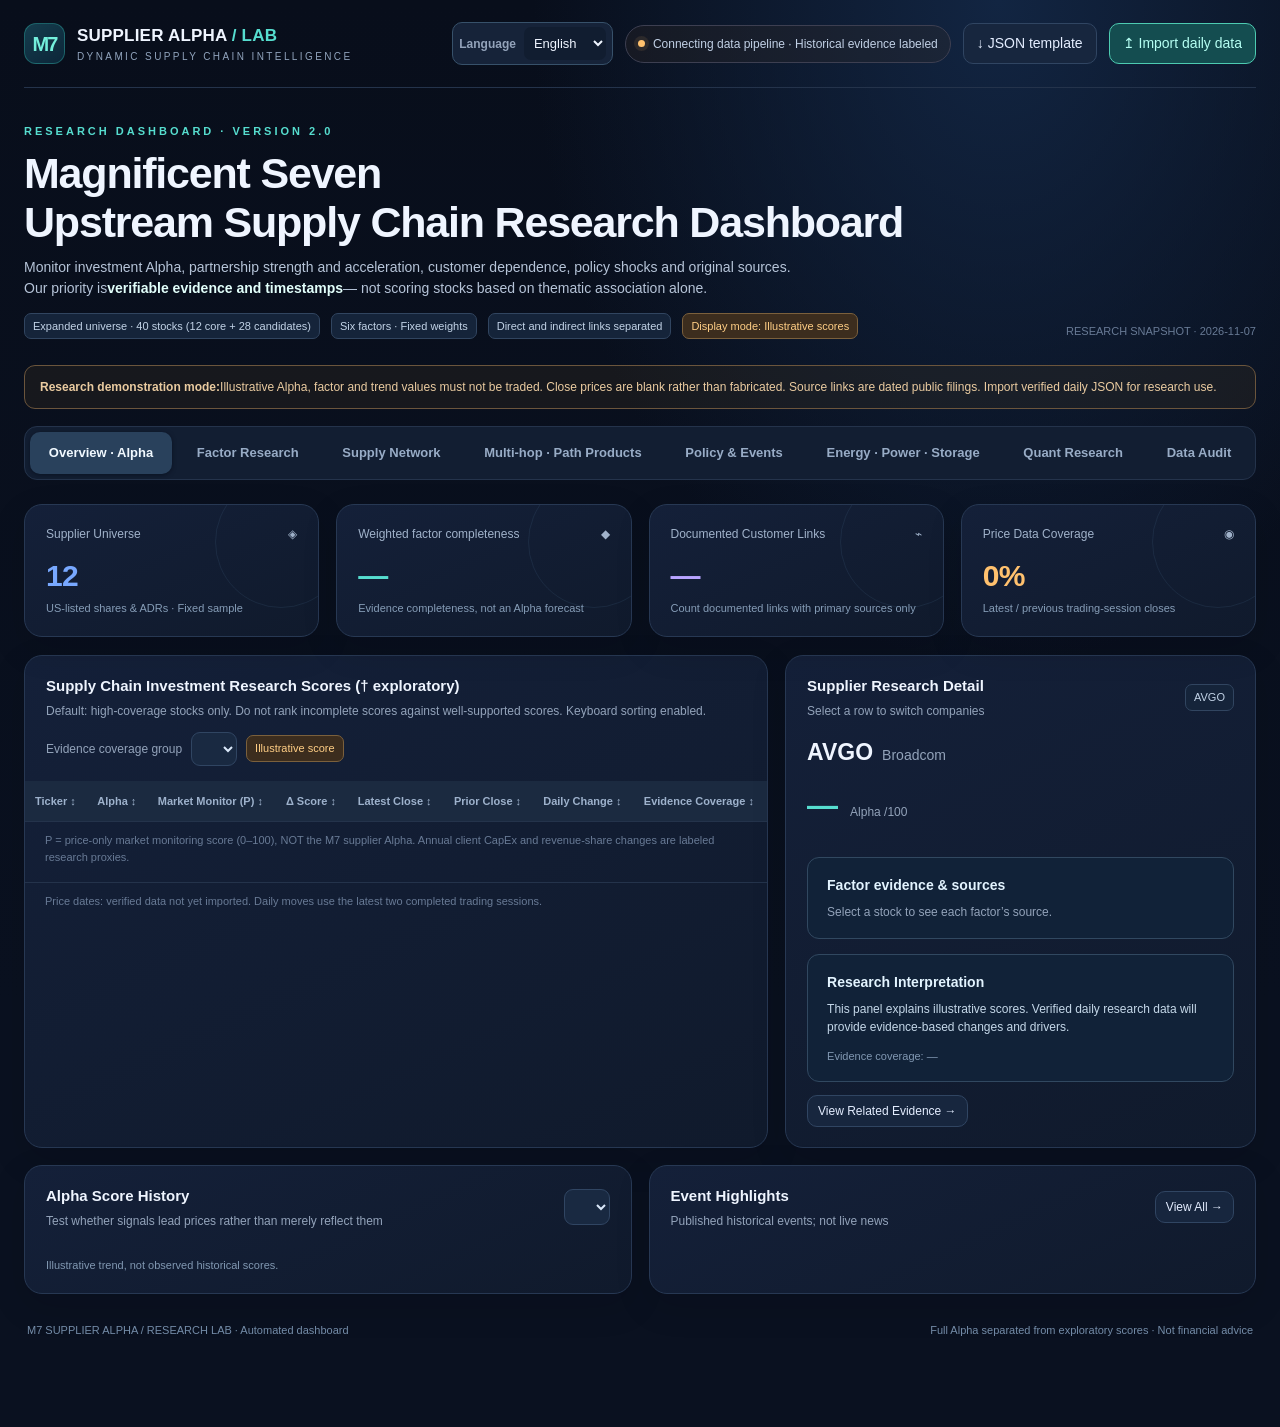
==== commit fe2a9f75: "Display exact two-decimal Supply Alpha consistently across Overview and Quant" ====
--- a/index.html
+++ b/index.html
@@ -271,8 +271,8 @@
 const safeUrl=u=>typeof u==='string'&&/^https:\/\//i.test(u)?u:null;
 const fmt=v=>Number.isFinite(+v)&&v!==null&&v!==undefined&&v!==''?Number(v).toFixed(1):'N/A';
 const money=v=>Number.isFinite(+v)&&v!==null&&v!==undefined&&v!==''?'$'+Number(v).toFixed(2):'N/A';
-const scoreText=v=>fmt(v);
-const displayScore=s=>s.alpha!=null?fmt(s.alpha):s.provisional_alpha!=null?fmt(s.provisional_alpha)+'†':'N/A';
+const scoreText=v=>v!=null&&Number.isFinite(Number(v))?Number(v).toFixed(2):'N/A';
+const displayScore=s=>s.alpha!=null?scoreText(s.alpha):s.provisional_alpha!=null?scoreText(s.provisional_alpha)+'†':'N/A';
 const getScore=s=>s.alpha!=null?s.alpha:s.provisional_alpha;
 function pct(s){if(s.close==null||s.previous_close==null||!(+s.previous_close>0))return null;return ((+s.close/+s.previous_close)-1)*100}
 function getDelta(s){if(s.alpha!=null&&s.previous_alpha!=null)return (+s.alpha-+s.previous_alpha);if(s.provisional_alpha!=null&&s.previous_provisional_alpha!=null)return (+s.provisional_alpha-+s.previous_provisional_alpha);return null}
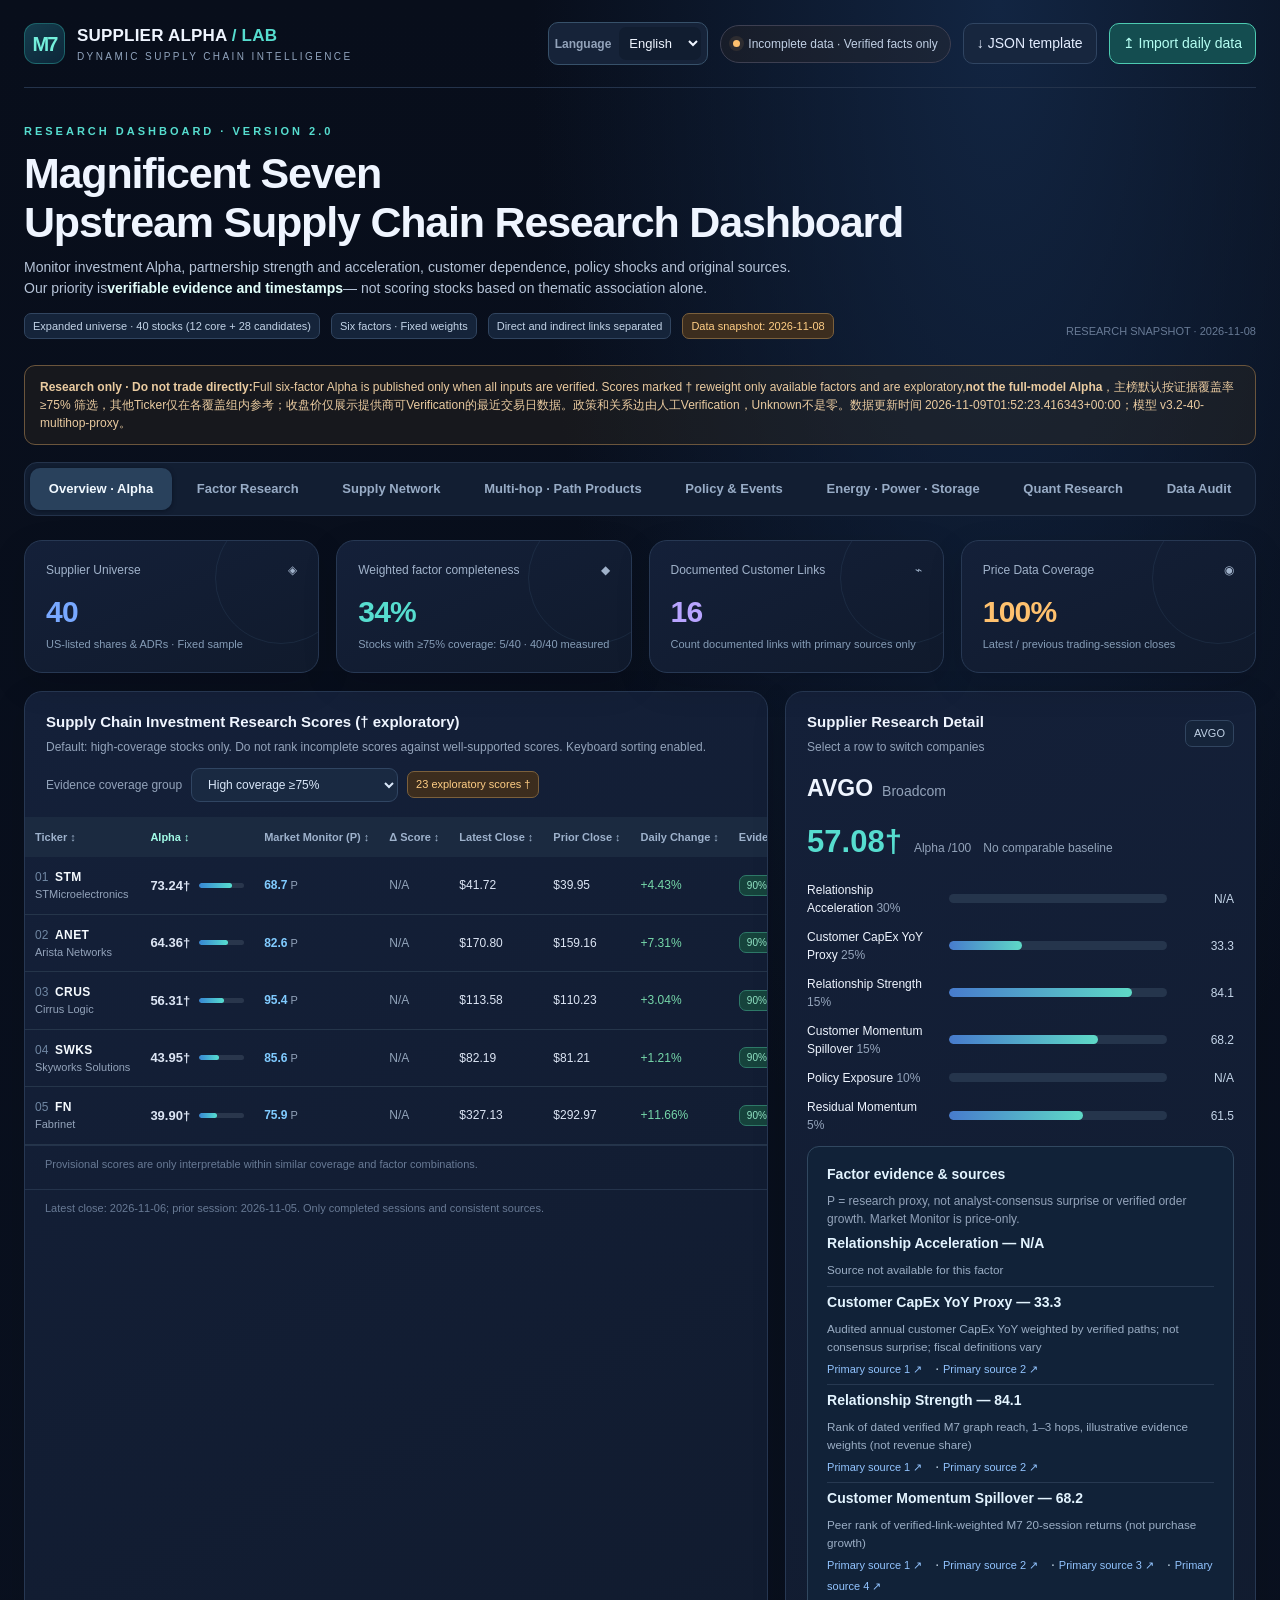
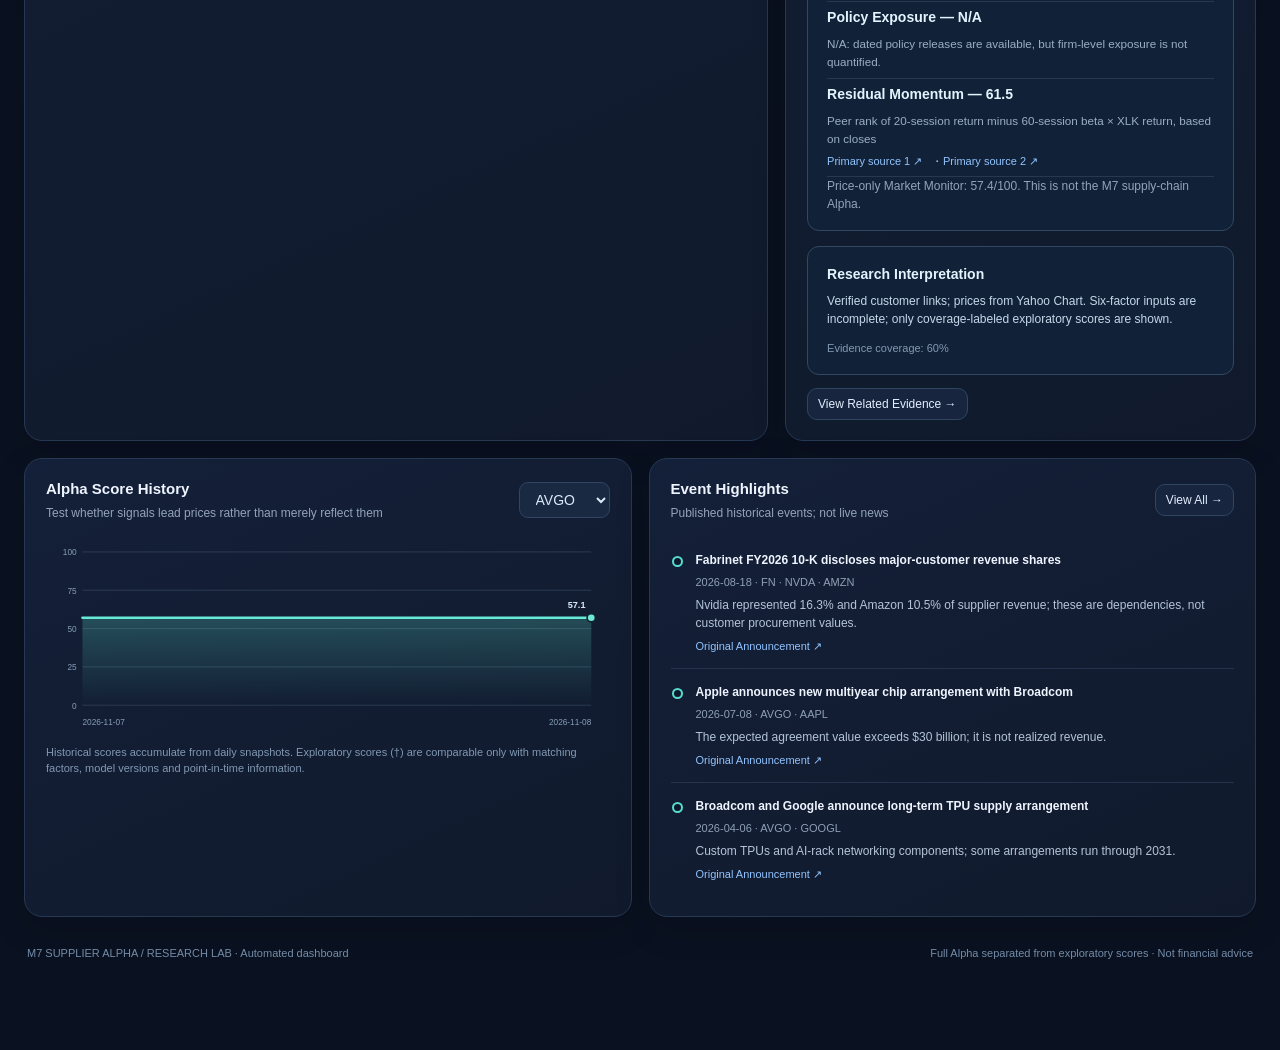
==== commit f7995aa6: "Correct dollar-escaped querySelectorAll selector and restore dashboard runtime" ====
--- a/index.html
+++ b/index.html
@@ -461,7 +461,7 @@
 $('#pathHops').addEventListener('change',renderPaths);
 $('#pathCustomer').addEventListener('change',renderPaths);
 $('#tabs').addEventListener('click',e=>{const b=e.target.closest('button[data-tab]');if(b)goto(b.dataset.tab)});$$('[data-goto]').forEach(x=>x.addEventListener('click',()=>goto(x.dataset.goto)));
-$('#ranking th[data-sort]').forEach(th=>{
+$$('#ranking th[data-sort]').forEach(th=>{
  const title=th.textContent.trim();
  th.innerHTML='<button type="button" aria-label="'+esc(title)+'">'+esc(title)+'</button>';
  th.addEventListener('click',()=>{
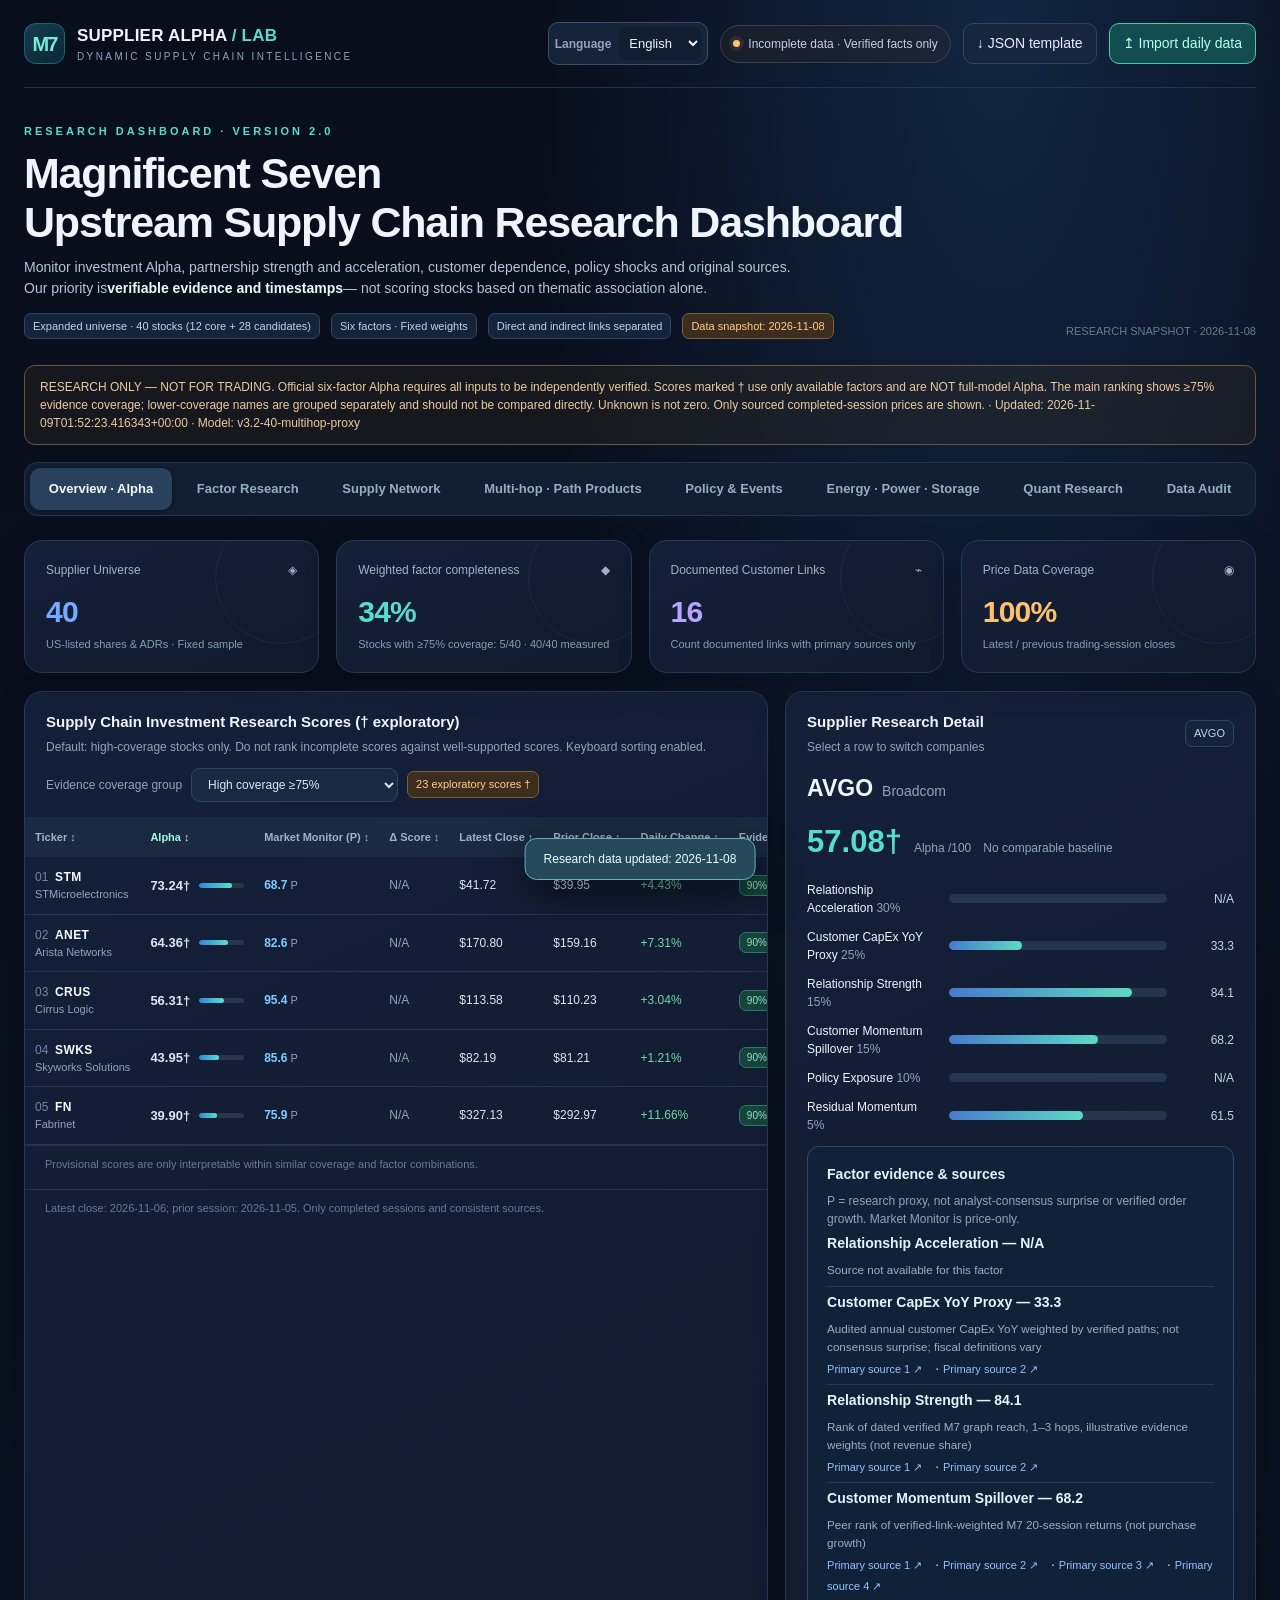
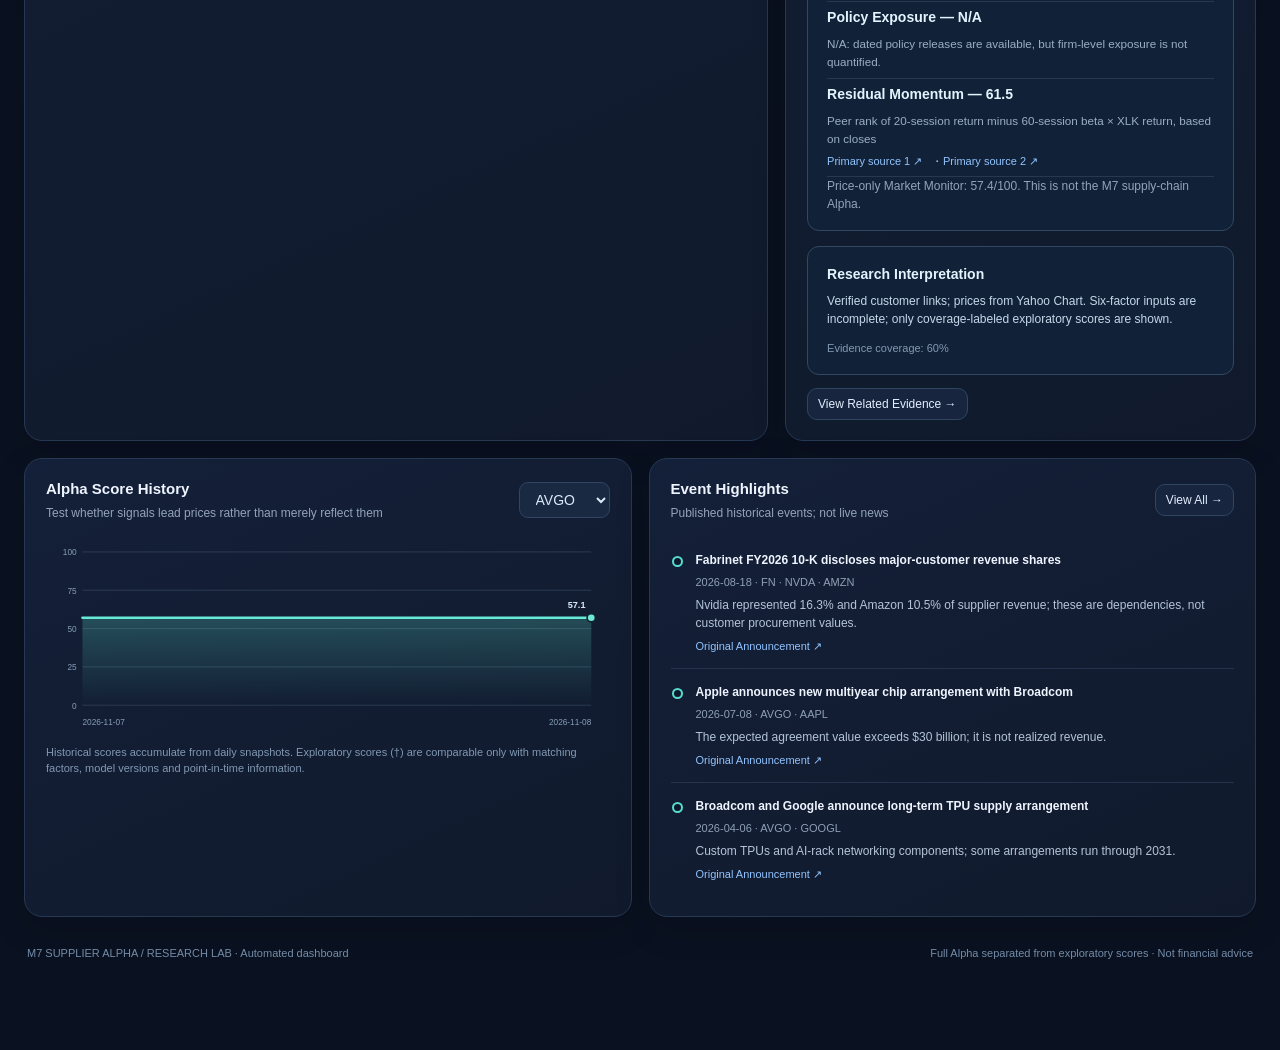
==== commit 4d897155: "Render research caveats and CapEx proxy methodology natively in five languages" ====
--- a/index.html
+++ b/index.html
@@ -288,7 +288,17 @@
  const provisional=(db.suppliers||[]).filter(x=>x.provisional_alpha!=null).length;
  $('#scoreMode').textContent=official?`${official}家正式 / ${provisional}家试算`:provisional?`${provisional}家探索评分 †`:'正式评分 N/A';
  $('#scoreMode').className='tag'+(official?'':' warn');
- $('#disclaimer').innerHTML='<b>研究用途｜不得直接交易：</b>正式六因子 Alpha 仅在六项均有可核实数据时发布。带 † 的分数是依据可获得的部分因子重新加权的探索性评分，<b>不是完整模型 Alpha</b>，主榜默认按证据覆盖率 ≥75% 筛选，其他股票仅在各覆盖组内参考；收盘价仅展示提供商可核验的最近交易日数据。政策和关系边由人工核验，未知不是零。数据更新时间 '+esc(db.retrieved_at_utc||'尚未联网')+'；模型 '+esc(db.model_version||'未提供')+'。';
+ const lang=window.M7_I18N?.language||new URLSearchParams(location.search).get("lang")||"en";
+ const notices={
+ en:"RESEARCH ONLY — NOT FOR TRADING. Official six-factor Alpha requires all inputs to be independently verified. Scores marked † use only available factors and are NOT full-model Alpha. The main ranking shows ≥75% evidence coverage; lower-coverage names are grouped separately and should not be compared directly. Unknown is not zero. Only sourced completed-session prices are shown.",
+ "zh-CN":"研究用途，不得直接交易：正式六因子 Alpha 仅在六项均有可核实输入时发布。† 为可用因子归一化的探索分数，不是完整模型 Alpha。主榜按证据覆盖率 ≥75% 筛选，其余只在各覆盖组内参考。未知不是零，价格仅来自已完成交易日。",
+ fr:"RECHERCHE UNIQUEMENT — PAS DE TRANSACTIONS. Alpha à six facteurs seulement si tous les facteurs sont vérifiés. Les scores † sont exploratoires. Le classement principal présente une couverture ≥75%; les autres groupes ne sont pas directement comparables. Inconnu n'est pas zéro.",
+ es:"SOLO INVESTIGACIÓN — NO OPERAR. El Alpha de seis factores requiere datos verificados. Los puntajes † son exploratorios. La clasificación principal exige cobertura ≥75%; los demás grupos no son directamente comparables. Desconocido no equivale a cero.",
+ ja:"研究専用・実取引不可。正式な6因子Alphaにはすべての検証済み入力が必要です。†は暫定的な参考スコアです。主要ランキングは証拠カバー率75%以上に限定し、低カバー率銘柄と直接比較しません。欠損はゼロではありません。"
+ };
+ const stamp={en:"Updated", "zh-CN":"更新时间",fr:"Mis à jour",es:"Actualizado",ja:"更新日時"}[lang]||"Updated";
+ const modelTag={en:"Model", "zh-CN":"模型",fr:"Modèle",es:"Modelo",ja:"モデル"}[lang]||"Model";
+ $('#disclaimer').textContent=(notices[lang]||notices.en)+" · "+stamp+": "+(db.retrieved_at_utc||"N/A")+" · "+modelTag+": "+(db.model_version||"N/A");
  $('#snapshotDate').textContent=db.as_of||'—';
 }
 function coverageGroup(s){
@@ -375,7 +385,11 @@
 function renderEventPreview(){const arr=(db.events||[]).slice().sort((a,b)=>b.date.localeCompare(a.date)).slice(0,3);$('#eventPreview').innerHTML=arr.map(e=>`<div class="eventitem"><div class="eventmarker"></div><div><div class="eventtitle">${esc(e.title)}</div><div class="eventdate">${esc(e.date)} · ${(e.tickers||[]).map(esc).join(' · ')}</div><div class="eventdesc">${esc(e.description)}</div><div class="tiny" style="margin-top:6px">${link(e.source,'原始公告 ↗')}</div></div></div>`).join('');}
 function renderFactorHeatmap(){const a=suppliers().slice().sort((x,y)=>(+y.alpha||0)-(+x.alpha||0));$('#factorHeatmap').innerHTML=`<table><thead><tr><th>股票</th>${FACTORS.map(x=>`<th>${esc(x[1])}<br>${Math.round(x[2]*100)}%</th>`).join('')}<th>Alpha</th></tr></thead><tbody>${a.map(s=>`<tr><td>${esc(s.ticker)}</td>${FACTORS.map(([k])=>{let val=s.factors?.[k];let x=Number(val);let bg=val==null?'#253247':`hsl(${Math.round(5+Math.max(0,Math.min(100,x))*1.7)}, 43%, ${Math.round(26+Math.max(0,Math.min(100,x))*.15)}%)`;return `<td style="background:${bg}" title="${esc(s.factor_methods?.[k]||'Factor not measured')}" >${fmt(val)}</td>`}).join('')}<td style="background:#254b56;color:#b6fff0">${displayScore(s)}</td></tr>`).join('')}</tbody></table>`;}
 function renderContrib(){const s=getSupplier($('#factorSelector').value);if(!s)return;const missing=FACTORS.some(([k])=>s.factors?.[k]===null||s.factors?.[k]===undefined||!Number.isFinite(+s.factors?.[k]));if(missing){const known=FACTORS.filter(([k])=>s.factors?.[k]!=null);const weight=known.reduce((n,[, ,w])=>n+w,0);const info=known.map(([k,name,w])=>`<div class="factor-row"><span>${esc(name)} (${Math.round(w*100)}%)</span><div class="factor-track"><i style="width:${Math.max(0,Math.min(100,s.factors[k]))}%"></i></div><span class="num">${fmt(s.factors[k])}</span></div>`).join('');$('#contribChart').innerHTML=`<div class="empty">六因子缺失：正式 Alpha = N/A。${s.provisional_alpha!=null?'探索性分数 '+fmt(s.provisional_alpha)+'† /100':''}。可用权重 ${Math.round(weight*100)}%；缺失因子没有被当作零。</div><div class="sixrows">${info||'尚无任何可量化因子'}</div>`;return;}const c=FACTORS.map(([k,n,w])=>({n,v:(+s.factors[k])*w,w}));const total=c.reduce((a,b)=>a+b.v,0);$('#contribChart').innerHTML=`<div style="display:flex;align-items:baseline;gap:12px;margin:10px 0 18px"><span style="font-size:32px;font-weight:750;color:#73e6d5">${scoreText(total)}</span><span class="muted">加权综合分 /100</span></div><div style="height:18px;display:flex;border-radius:6px;overflow:hidden;background:#21304a">${c.map((x,i)=>`<div style="width:${total?x.v/total*100:0}%;background:${['#5ddac5','#77aaff','#9e8cea','#efb56d','#6aaad9','#96b8b7'][i]}"></div>`).join('')}</div><div class="sixrows" style="margin-top:22px">${c.map((x,i)=>`<div class="factor-row"><span>${x.n}</span><div class="factor-track"><i style="background:${['#5ddac5','#77aaff','#9e8cea','#efb56d','#6aaad9','#96b8b7'][i]};width:${(x.v/30)*100}%"></i></div><span class="num">+${x.v.toFixed(1)}</span></div>`).join('')}</div>`;}
-function renderWeights(){const txt={acceleration:'新增订单、合同强化、客户收入依赖变化；对极值做稳健处理',demand:'已披露客户年度资本开支同比变化，经核验关系加权；不是分析师预期惊喜',tightness:'可公开核实的关系强度，避免把未披露边编码为零',customer_momentum:'按历史已披露关系加权的客户收益传导',policy:'政策冲击 × 地域及产品暴露；区分公告日和生效日',residual_momentum:'剔除行业和市场影响后的股票价格动量'};$('#weightCards').innerHTML=`<div class="grid three">${FACTORS.map(([k,n,w])=>`<div class="insight"><div class="lt">固定权重</div><strong style="font-size:24px;color:#82e3d4">${Math.round(w*100)}%</strong><strong>${n}</strong><div class="small muted">${txt[k]}</div></div>`).join('')}</div>`}
+function renderWeights(){const txt={acceleration:'新增订单、合同强化、客户收入依赖变化；对极值做稳健处理',demand:({en:"Audited annual customer CapEx growth, weighted by documented customer links. Not an analyst-consensus surprise.",
+ "zh-CN":"已披露客户年度资本开支同比变化，经核验关系加权；不是分析师预期惊喜",
+ fr:"Croissance annuelle des dépenses d’investissement des clients, pondérée par les relations documentées; pas une surprise du consensus.",
+ es:"Crecimiento interanual del CapEx de clientes, ponderado por vínculos documentados; no es una sorpresa frente al consenso.",
+ ja:"開示済みの顧客設備投資の前年比を関係の証拠で加重した代理値で、予想との差異ではありません。"}[window.M7_I18N?.language||new URLSearchParams(location.search).get("lang")||"en"]||"Audited annual customer CapEx YoY proxy"),tightness:'可公开核实的关系强度，避免把未披露边编码为零',customer_momentum:'按历史已披露关系加权的客户收益传导',policy:'政策冲击 × 地域及产品暴露；区分公告日和生效日',residual_momentum:'剔除行业和市场影响后的股票价格动量'};$('#weightCards').innerHTML=`<div class="grid three">${FACTORS.map(([k,n,w])=>`<div class="insight"><div class="lt">固定权重</div><strong style="font-size:24px;color:#82e3d4">${Math.round(w*100)}%</strong><strong>${n}</strong><div class="small muted">${txt[k]}</div></div>`).join('')}</div>`}
 function renderNetwork(){const svg=$('#networkSvg'),sel=$('#networkFilter').value,only=$('#verifiedOnly').checked;const rs=(db.network?.verified_edges||db.relationships||[]).filter(r=>(!only||r.verified&&safeUrl(r.source))&&(sel==='all'||r.supplier===sel));let out='<defs><filter id="halo"><feGaussianBlur stdDeviation="4"/></filter></defs>';
 const clients=M7.map((ticker,i)=>({ticker,x:155,y:145+i*190}));const vend=TICKERS.map((ticker,i)=>({ticker,x:760,y:28+i*36}));const left=Object.fromEntries(clients.map(x=>[x.ticker,x]));const right=Object.fromEntries(vend.map(x=>[x.ticker,x]));
 rs.forEach((r,idx)=>{let a=left[r.customer],b=right[r.supplier];if(!a||!b)return;const verified=r.verified&&safeUrl(r.source),color=verified?'#65b8d2':'#51627a',opacity=sel==='all'?'.6':'.93';const path=`M ${a.x+67} ${a.y} C 430 ${a.y}, 505 ${b.y}, ${b.x-62} ${b.y}`;out+=`<path data-edge="${idx}" d="${path}" stroke="${color}" stroke-width="${verified?2.2:1.3}" stroke-opacity="${opacity}" ${verified?'':'stroke-dasharray="5 5"'} fill="none" style="cursor:pointer"><title>${esc(r.customer)} → ${esc(r.supplier)} · ${esc(r.kind)} · ${esc(r.description)}</title></path>`;});
@@ -449,7 +463,7 @@
  $('#pathCoverageRows').innerHTML=coverage.map(x=>`<tr><td><strong>${esc(x.ticker)}</strong></td><td>${esc(x.sector)}</td><td>${x.direct_customers||0}</td><td>${x.indirect_customers||0}</td><td>${x.paths||0}</td><td>${x.verified_in_graph?Number(x.reach).toFixed(3):'<span class="muted">Unknown</span>'}</td></tr>`).join('');
 }
 
-function render(){renderPaths();renderInfrastructure();modeSetup();fillSelectors();renderCoverageSelect();renderKPIs();renderRanking();renderDetail();renderTrend();renderEventPreview();renderFactorHeatmap();renderContrib();renderWeights();renderNetwork();renderRelations();renderEvents();renderAudit();if(window.M7GraphViz)window.M7GraphViz.setData(db);}
+function render(){renderPaths();renderInfrastructure();modeSetup();fillSelectors();modeSetup();renderCoverageSelect();renderKPIs();renderRanking();renderWeights();renderDetail();renderTrend();renderEventPreview();renderFactorHeatmap();renderContrib();renderWeights();renderNetwork();renderRelations();renderEvents();renderAudit();if(window.M7GraphViz)window.M7GraphViz.setData(db);}
 function goto(t){if(!['overview','factors','network','paths','events','infrastructure','quant','audit'].includes(t))return;activeTab=t;$$('.view').forEach(v=>v.classList.toggle('active',v.id===t));$$('#tabs button').forEach(b=>b.classList.toggle('active',b.dataset.tab===t));window.scrollTo({top:200,behavior:'smooth'});if(t==='network'&&window.M7GraphViz)requestAnimationFrame(()=>window.M7GraphViz.resize(false))}
 function downloadObject(obj,name){const blob=new Blob([JSON.stringify(obj,null,2)],{type:'application/json'});const a=document.createElement('a');const url=URL.createObjectURL(blob);a.href=url;a.download=name;document.body.append(a);a.click();a.remove();setTimeout(()=>URL.revokeObjectURL(url),2000)}
 function template(){return {as_of:'2026-11-06',price_date:'2026-11-06',previous_price_date:'2026-11-05',mode:'imported',model_version:'v1-fixed-30-25-15-15-10-5',suppliers:TICKERS.map(t=>({ticker:t,name:NAMES[t],alpha:null,previous_alpha:null,close:null,previous_close:null,coverage:null,confidence:null,factors:{acceleration:null,demand:null,tightness:null,customer_momentum:null,policy:null,residual_momentum:null},explanation:'等待可核验的每日说明',history:[]})),relationships:structuredClone(relationships),events:structuredClone(events),policies:structuredClone(policies)}}
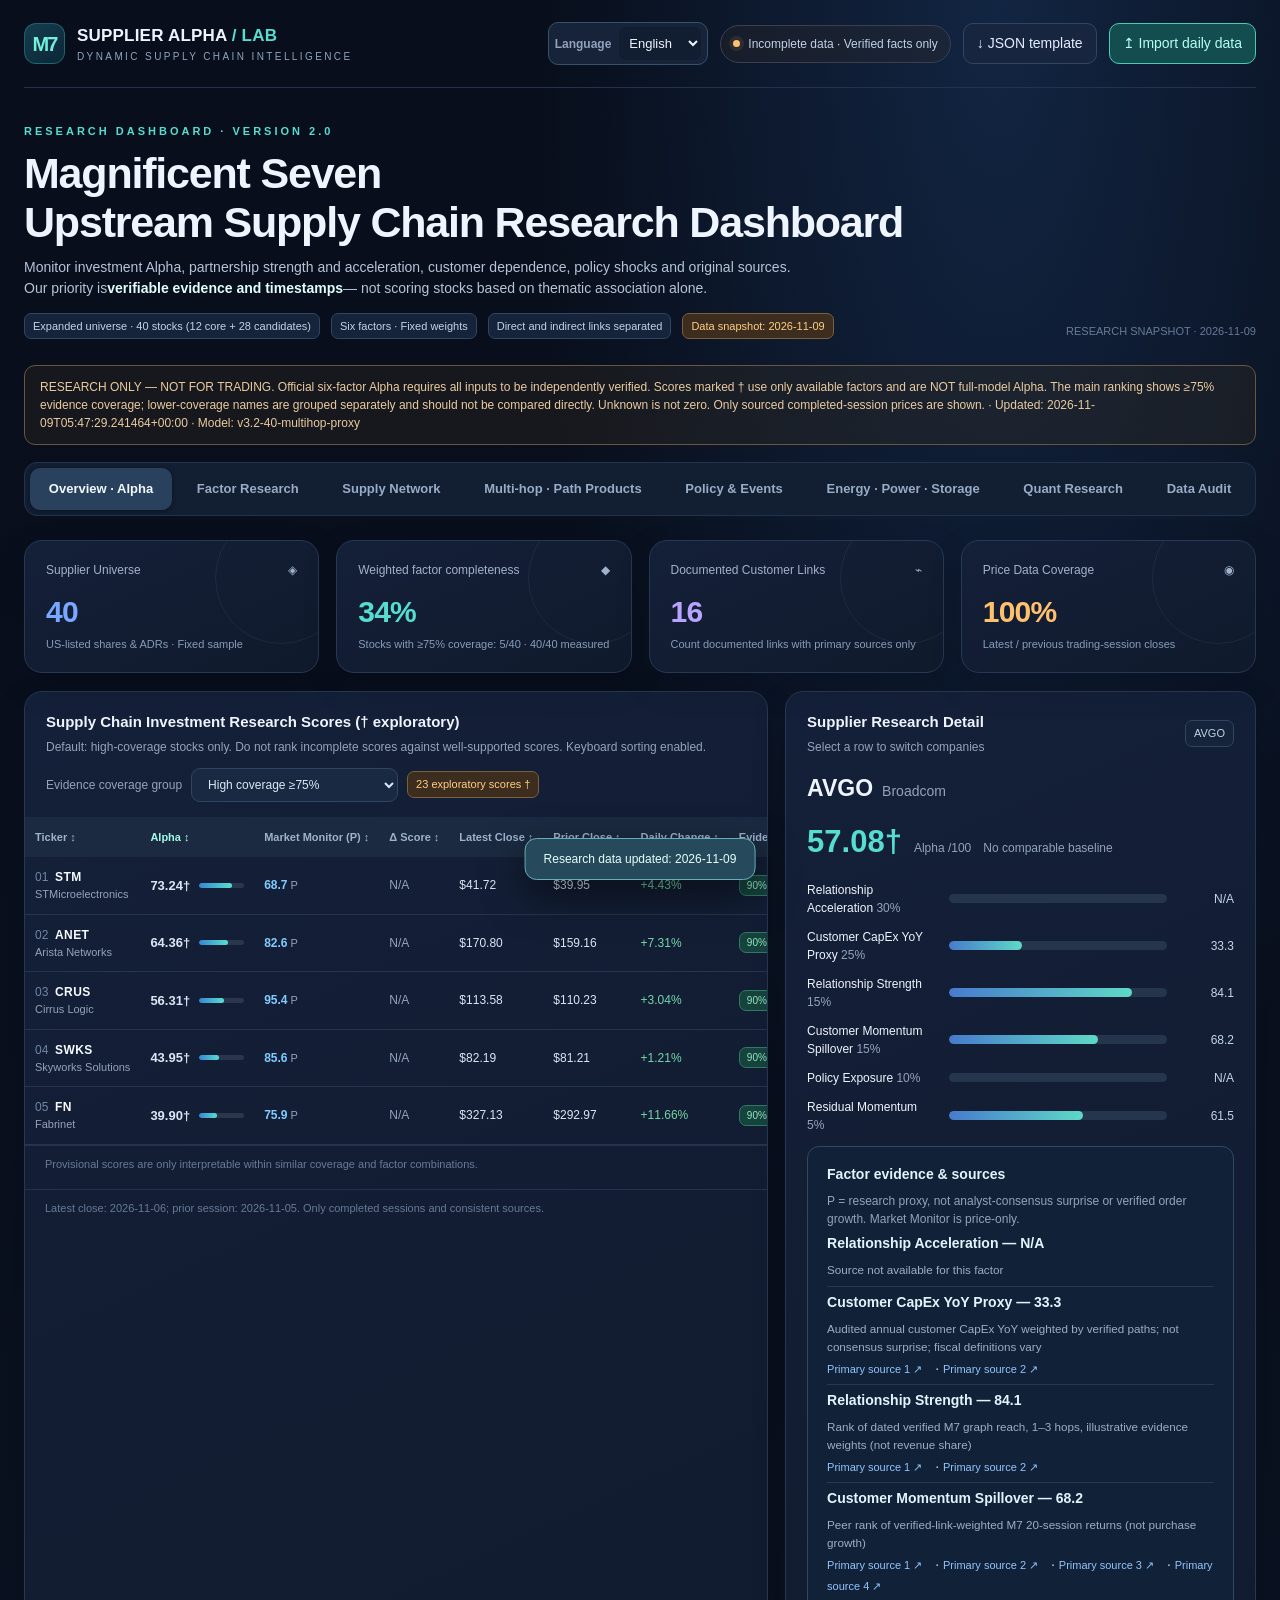
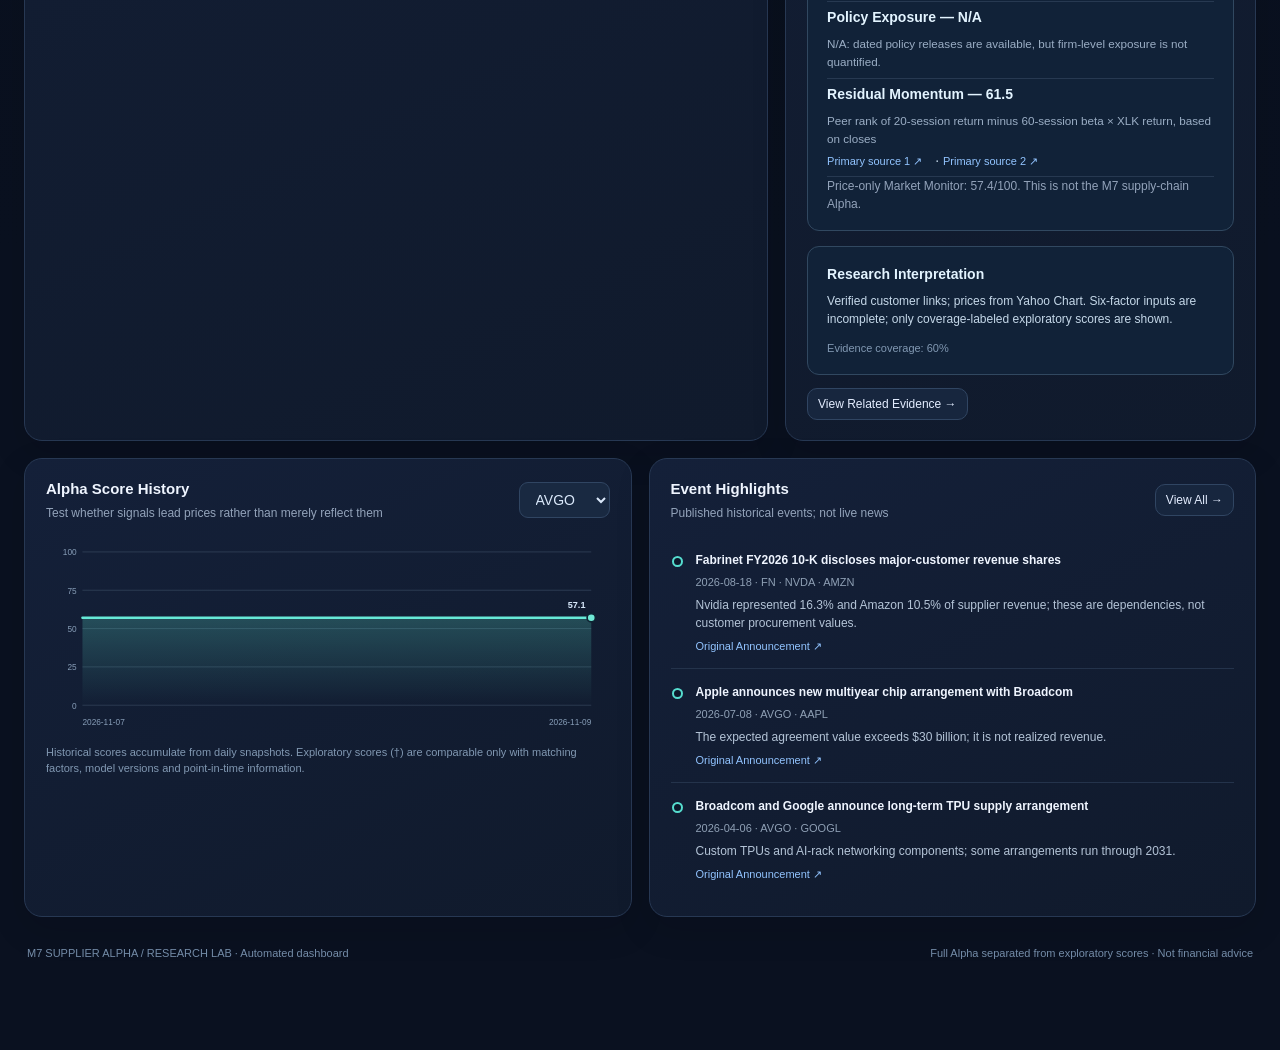
==== commit fecfa286: "Localize audit modes, correct 40-stock filter label and remove unsupported SQLite backtest claim" ====
--- a/index.html
+++ b/index.html
@@ -195,7 +195,7 @@
         <button class="infra-filter" type="button" data-dim="storage">储能 · Storage</button>
       </div>
       <div class="filterrow">
-        <select class="pick" id="infraTicker"><option value="all">全部 12 家供应商</option></select>
+        <select class="pick" id="infraTicker"><option value="all">全部 40 家供应商</option></select>
         <label class="toggle"><input type="checkbox" id="infraOnlyVerified" checked>只显示已核验产品关联</label>
       </div>
       <div class="tablewrap"><table class="infra-table"><thead><tr>
@@ -402,9 +402,21 @@
 const candidateFilings=(db.filing_candidates||[]).slice(0,10);
 if(candidateFilings.length)$('#allEvents').innerHTML+='<div class="empty"><b>SEC自动发现 · 待人工核验公告</b>（不是已确认合作）</div>'+candidateFilings.map(e=>`<div class="eventitem"><div class="eventmarker"></div><div><div class="eventtitle">${esc(e.title)}</div><div class="small muted">${esc(e.date)} · ${esc(e.client_ticker||'')} · 未审核</div>${link(e.source,'SEC 原文件 ↗')}</div></div>`).join('');
 }
+function auditModeLabel(mode){
+ const lang=window.M7_I18N?.language||new URLSearchParams(location.search).get("lang")||"en";
+ const labels={
+ en:{live:"Automated research feed",fixture:"Synthetic test fixture",partial:"Partial data / imported",offline:"Offline / unavailable"},
+ "zh-CN":{live:"自动采集研究数据",fixture:"合成测试数据",partial:"部分数据／手动导入",offline:"离线／数据未连接"},
+ fr:{live:"Données de recherche automatiques",fixture:"Données synthétiques",partial:"Données partielles ou importées",offline:"Hors ligne"},
+ es:{live:"Datos automáticos de investigación",fixture:"Datos sintéticos",partial:"Datos parciales o importados",offline:"Sin conexión"},
+ ja:{live:"自動研究データ",fixture:"合成テストデータ",partial:"一部データ／手動インポート",offline:"オフライン"}
+ };
+ const key=mode==="live"?"live":mode==="fixture"?"fixture":mode==="offline"?"offline":"partial";
+ return (labels[lang]||labels.en)[key];
+}
 function renderAudit(){const a=suppliers(),scoreCount=a.filter(s=>s.alpha!=null&&Number.isFinite(+s.alpha)).length,priceCount=a.filter(s=>s.close!=null&&s.previous_close!=null).length,verified=(db.relationships||[]).filter(r=>r.verified&&safeUrl(r.source)).length,rel=(db.relationships||[]).length,dated=(db.events||[]).filter(e=>e.date&&safeUrl(e.source)).length;
 const health=db.audit?.data_health||{};
-const checks=[['Price-only monitoring coverage',(health.monitor_present??0)+'/'+a.length],['Audited customer CapEx sources',Object.keys(db.capex_records||{}).length],['Observed customer revenue-share changes',(db.customer_share_changes||[]).length],['模式',db.mode==='live'?'LIVE / 自动采集':db.mode==='fixture'?'SYNTHETIC / 合成测试':'PARTIAL / 数据不足或用户导入'],['信号截面日期',db.as_of||'N/A'],['最新交易日价格日期',db.price_date||'N/A'],['前一交易日价格日期',db.previous_price_date||'N/A'],['有评分的研究股票',`${scoreCount}/${a.length}`],['完整收盘价对',`${priceCount}/${a.length}`],['关系证据附来源',`${verified}/${rel}`],['有日期且附来源的事件',`${dated}/${(db.events||[]).length}`],['标准化版本',db.model_version||'未提供；演示模型 V1'],['防未来信息审计','按披露日及 SEC filed 时间做截止，历史数据在本地 SQLite 审计'],['股价真实完整性','缺失价标 N/A；行情源及交易日见快照 JSON']];$('#auditRows').innerHTML=checks.map(([k,v])=>`<div class="auditrow"><span>${esc(k)}</span><strong>${esc(v)}</strong></div>`).join('');const items=[['Fabrinet 2026财年年报',SRC.fn,'客户收入比例：Nvidia 16.3%、Amazon 10.5%'],['Meta–Corning 官方公告',SRC.meta,'多年光纤合作，最高60亿美元'],['Nvidia–Coherent 官方公告',SRC.cohr,'采购承诺与20亿美元股权投资'],['Lumentum 官方投资者关系',SRC.lite,'多年供应及20亿美元股权投资'],['Broadcom 2026年8-K',SRC.google,'Google TPU与网络供货'],['Apple 官方新闻稿',SRC.apple,'Broadcom 多年芯片协议，预计超过300亿美元'],['美国联邦公报 BIS 规则',SRC.bis,'2026-01-15 生效，许可逐案审批'],['美国 CBP 进口税实施指引',SRC.tariff,'2026-01-15 生效，具体产品与例外']];$('#sourceIndex').innerHTML=items.map(([title,url,desc])=>`<div class="source">${link(url,title+' ↗')}<small>${esc(desc)}</small></div>`).join('');}
+const checks=[['Price-only monitoring coverage',(health.monitor_present??0)+'/'+a.length],['Audited customer CapEx sources',Object.keys(db.capex_records||{}).length],['Observed customer revenue-share changes',(db.customer_share_changes||[]).length],['模式',auditModeLabel(db.mode)],['信号截面日期',db.as_of||'N/A'],['最新交易日价格日期',db.price_date||'N/A'],['前一交易日价格日期',db.previous_price_date||'N/A'],['有评分的研究股票',`${scoreCount}/${a.length}`],['完整收盘价对',`${priceCount}/${a.length}`],['关系证据附来源',`${verified}/${rel}`],['有日期且附来源的事件',`${dated}/${(db.events||[]).length}`],['标准化版本',db.model_version||'未提供；演示模型 V1'],['防未来信息审计','按披露日与 SEC filed 时间截止；历史成分股与复权仍待验证'],['股价真实完整性','缺失价标 N/A；行情源及交易日见快照 JSON']];$('#auditRows').innerHTML=checks.map(([k,v])=>`<div class="auditrow"><span>${esc(k)}</span><strong>${esc(v)}</strong></div>`).join('');const items=[['Fabrinet 2026财年年报',SRC.fn,'客户收入比例：Nvidia 16.3%、Amazon 10.5%'],['Meta–Corning 官方公告',SRC.meta,'多年光纤合作，最高60亿美元'],['Nvidia–Coherent 官方公告',SRC.cohr,'采购承诺与20亿美元股权投资'],['Lumentum 官方投资者关系',SRC.lite,'多年供应及20亿美元股权投资'],['Broadcom 2026年8-K',SRC.google,'Google TPU与网络供货'],['Apple 官方新闻稿',SRC.apple,'Broadcom 多年芯片协议，预计超过300亿美元'],['美国联邦公报 BIS 规则',SRC.bis,'2026-01-15 生效，许可逐案审批'],['美国 CBP 进口税实施指引',SRC.tariff,'2026-01-15 生效，具体产品与例外']];$('#sourceIndex').innerHTML=items.map(([title,url,desc])=>`<div class="source">${link(url,title+' ↗')}<small>${esc(desc)}</small></div>`).join('');}
 function fillSelectors(){for(const id of ['#trendSelector','#factorSelector','#networkFilter']){let el=$(id),prior=el.value;let opts=id==='#networkFilter'?'<option value="all">全部供应商</option>':'';opts+=TICKERS.map(t=>`<option value="${t}">${t}</option>`).join('');el.innerHTML=opts;el.value=id==='#networkFilter'?(prior&&TICKERS.includes(prior)?prior:'all'):(TICKERS.includes(prior)?prior:currentTicker)}}
 
 let infrastructureFilter='all';
@@ -463,7 +475,7 @@
  $('#pathCoverageRows').innerHTML=coverage.map(x=>`<tr><td><strong>${esc(x.ticker)}</strong></td><td>${esc(x.sector)}</td><td>${x.direct_customers||0}</td><td>${x.indirect_customers||0}</td><td>${x.paths||0}</td><td>${x.verified_in_graph?Number(x.reach).toFixed(3):'<span class="muted">Unknown</span>'}</td></tr>`).join('');
 }
 
-function render(){renderPaths();renderInfrastructure();modeSetup();fillSelectors();modeSetup();renderCoverageSelect();renderKPIs();renderRanking();renderWeights();renderDetail();renderTrend();renderEventPreview();renderFactorHeatmap();renderContrib();renderWeights();renderNetwork();renderRelations();renderEvents();renderAudit();if(window.M7GraphViz)window.M7GraphViz.setData(db);}
+function render(){renderPaths();renderInfrastructure();modeSetup();fillSelectors();renderCoverageSelect();renderKPIs();renderRanking();renderDetail();renderTrend();renderEventPreview();renderFactorHeatmap();renderContrib();renderWeights();renderNetwork();renderRelations();renderEvents();renderAudit();if(window.M7GraphViz)window.M7GraphViz.setData(db);}
 function goto(t){if(!['overview','factors','network','paths','events','infrastructure','quant','audit'].includes(t))return;activeTab=t;$$('.view').forEach(v=>v.classList.toggle('active',v.id===t));$$('#tabs button').forEach(b=>b.classList.toggle('active',b.dataset.tab===t));window.scrollTo({top:200,behavior:'smooth'});if(t==='network'&&window.M7GraphViz)requestAnimationFrame(()=>window.M7GraphViz.resize(false))}
 function downloadObject(obj,name){const blob=new Blob([JSON.stringify(obj,null,2)],{type:'application/json'});const a=document.createElement('a');const url=URL.createObjectURL(blob);a.href=url;a.download=name;document.body.append(a);a.click();a.remove();setTimeout(()=>URL.revokeObjectURL(url),2000)}
 function template(){return {as_of:'2026-11-06',price_date:'2026-11-06',previous_price_date:'2026-11-05',mode:'imported',model_version:'v1-fixed-30-25-15-15-10-5',suppliers:TICKERS.map(t=>({ticker:t,name:NAMES[t],alpha:null,previous_alpha:null,close:null,previous_close:null,coverage:null,confidence:null,factors:{acceleration:null,demand:null,tightness:null,customer_momentum:null,policy:null,residual_momentum:null},explanation:'等待可核验的每日说明',history:[]})),relationships:structuredClone(relationships),events:structuredClone(events),policies:structuredClone(policies)}}
--- a/quant-lab.css
+++ b/quant-lab.css
@@ -78,3 +78,10 @@
 #quant .q-auto-weight-track{height:6px;border-radius:99px;overflow:hidden;background:#27445d;margin-top:6px}
 #quant .q-auto-weight-track>div{height:100%;border-radius:99px;background:linear-gradient(90deg,#55d8c3,#a9ebdc)}
 @media(max-width:650px){#quant .q-auto-weight-summary{grid-template-columns:repeat(2,minmax(0,1fr))}}
+
+
+#quant .q-validation{margin-top:15px;padding:12px 14px;border:1px solid #6f6447;border-radius:10px;background:#2c292341}
+#quant .q-validation h4{margin:0 0 10px;font-size:13px;color:#f9dca6}
+#quant .q-validation-row{display:flex;justify-content:space-between;gap:12px;border-top:1px solid #5b55424f;padding:8px 0;color:#cad5e5;font-size:11px}
+#quant .q-validation-row span:last-child{color:#f6bc86;font-weight:600}
+#quant .q-validation .q-note{font-size:11px;color:#e6c8a8}
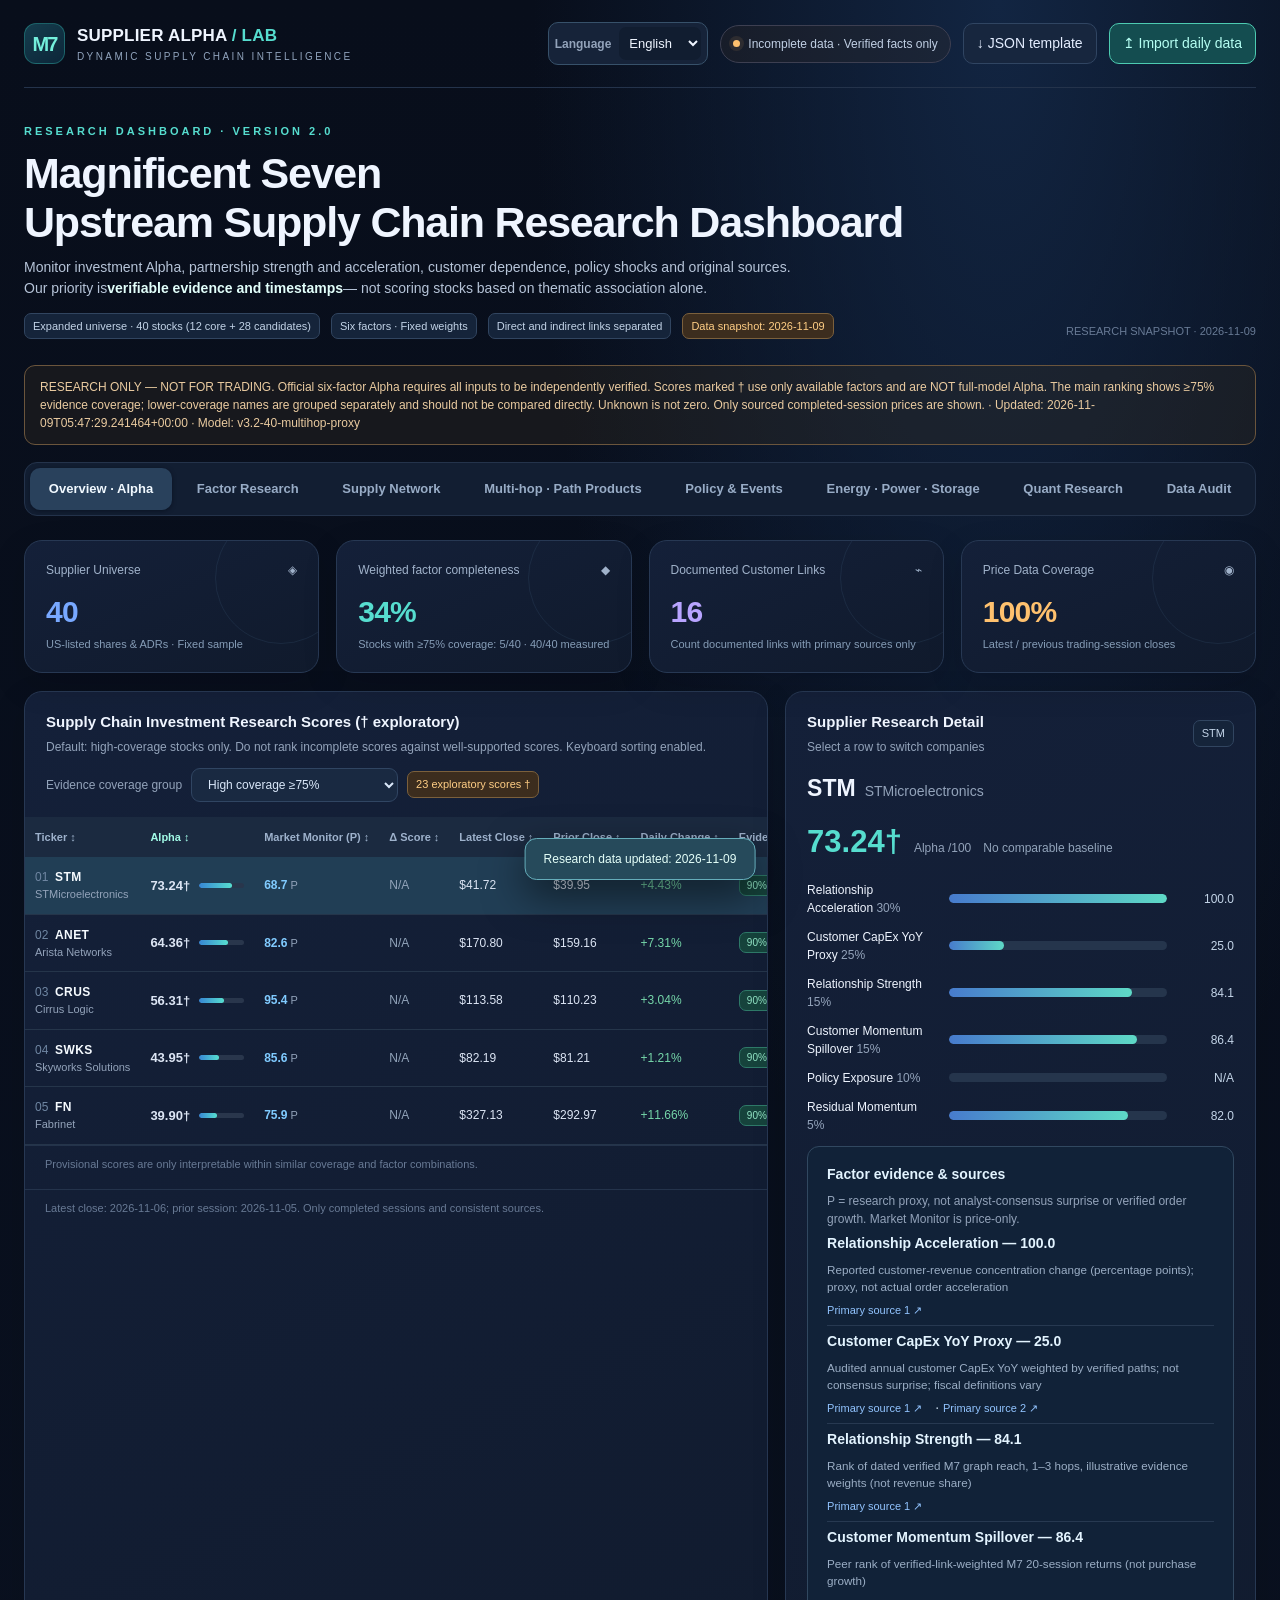
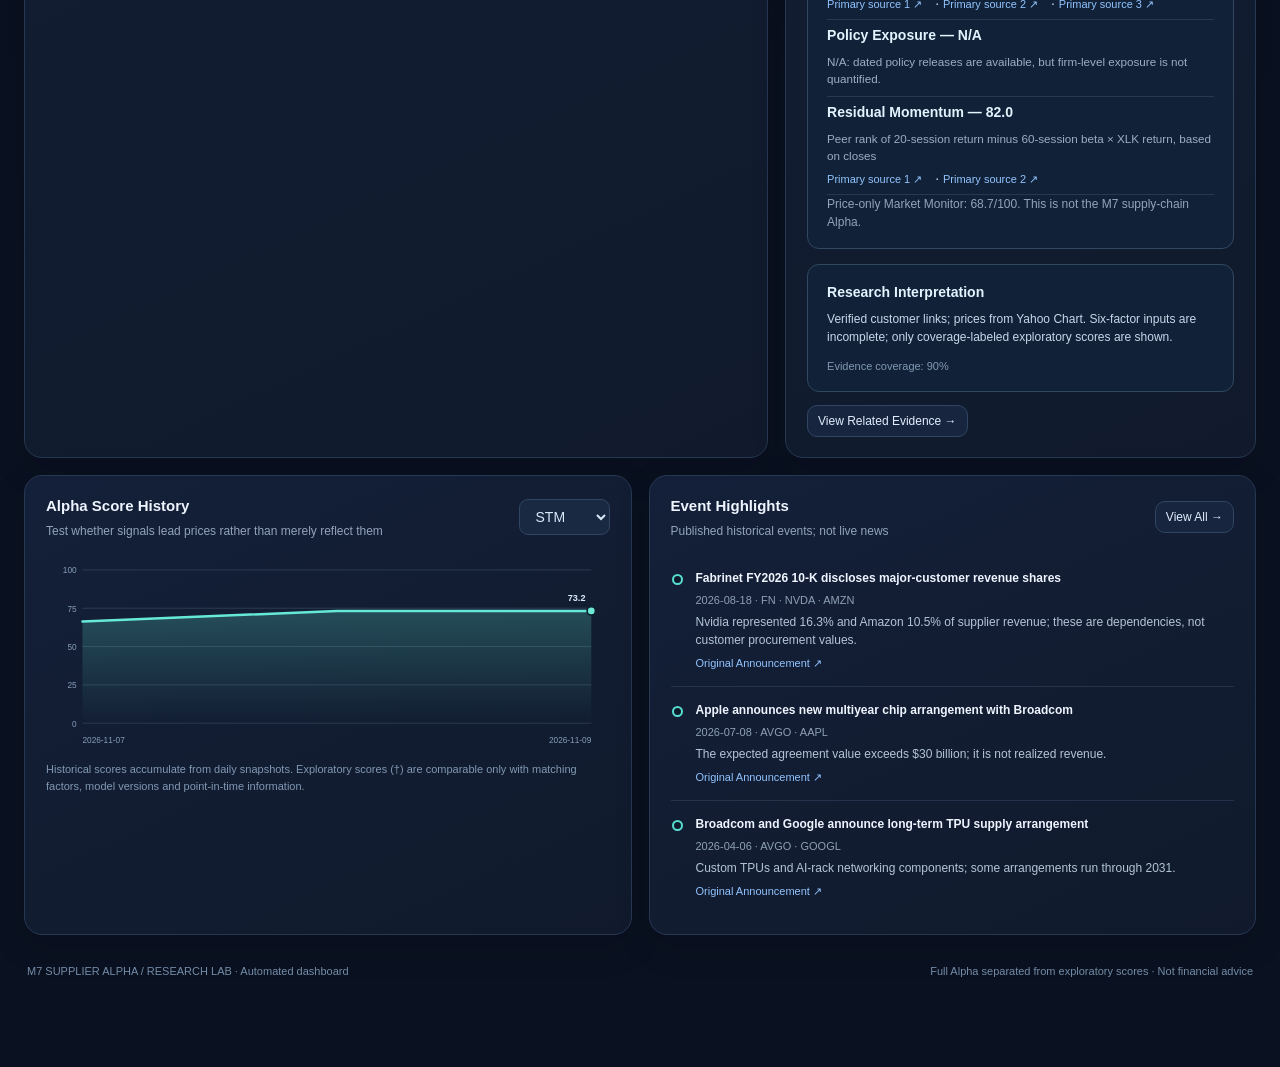
==== commit 77b8ea4e: "Synchronize default selected stock with visible ranking and separate official vs provisional audit c" ====
--- a/index.html
+++ b/index.html
@@ -265,7 +265,7 @@
 function demoFactor(i){const b=[79,86,75,83,78,76,73,68,79,65,66,68][i]??50;const step=[-12,7,-4,8,3,10,-5,8,-1,11,-9,2][i]??0;const v=(x)=>Math.max(20,Math.min(96,x));return {acceleration:v(b+step[i]),demand:v(b+3-(i%3)*7),tightness:v(b-6+(i%4)*3),customer_momentum:v(b-11+(i%5)*4),policy:v(b-7+(i%4)*2),residual_momentum:v(b-13+(i%5)*3)}}
 function alphaFromFactors(fs){return Math.round(FACTORS.reduce((sum,[k,,w])=>sum+(Number.isFinite(+fs?.[k])?+fs[k]*w:0),0)*10)/10}
 const demo={as_of:'2026-11-07',price_date:null,previous_price_date:null,mode:'demo',suppliers:TICKERS.map((ticker,i)=>{const f=demoFactor(i);const a=alphaFromFactors(f);return {ticker,name:NAMES[ticker],alpha:a,previous_alpha:Math.round((a-[-2,3,1,4,-1,2,-2,1,0,1,-1,2][i])*10)/10,close:null,previous_close:null,coverage:null,confidence:'演示',factors:f,explanation:'演示评分仅展示因子贡献及交互效果；真实的合作变化与评分解释需要可核验日报数据。',history:Array.from({length:15},(_,j)=>({date:`T-${14-j}`,alpha:Math.max(10,Math.min(100,Math.round((a-3+Math.sin(j*.68+i*.4)*3+(j-7)*.3)*10)/10))}))}}),relationships,events,policies};
-let db=window.M7_LIVE_DATA ? structuredClone(window.M7_LIVE_DATA) : {...structuredClone(demo),mode:'offline',suppliers:demo.suppliers.map(x=>({...x,alpha:null,previous_alpha:null,provisional_alpha:null,previous_provisional_alpha:null,close:null,previous_close:null,coverage:0,confidence:'暂无数据',history:[],factors:Object.fromEntries(FACTORS.map(([k])=>[k,null]))}))}, currentTicker='AVGO', activeTab='overview', currentSort='alpha', sortDesc=true, coverageView='high', filteredType='all';
+let db=window.M7_LIVE_DATA ? structuredClone(window.M7_LIVE_DATA) : {...structuredClone(demo),mode:'offline',suppliers:demo.suppliers.map(x=>({...x,alpha:null,previous_alpha:null,provisional_alpha:null,previous_provisional_alpha:null,close:null,previous_close:null,coverage:0,confidence:'暂无数据',history:[],factors:Object.fromEntries(FACTORS.map(([k])=>[k,null]))}))}, currentTicker=null, activeTab='overview', currentSort='alpha', sortDesc=true, coverageView='high', filteredType='all';
 const $=s=>document.querySelector(s), $$=s=>[...document.querySelectorAll(s)];
 const esc=v=>String(v??'').replace(/[&<>"']/g,c=>({'&':'&amp;','<':'&lt;','>':'&gt;','"':'&quot;',"'":'&#39;'}[c]));
 const safeUrl=u=>typeof u==='string'&&/^https:\/\//i.test(u)?u:null;
@@ -324,6 +324,7 @@
 function renderRanking(){
  const all=[...suppliers()],loc=coverageLanguage();
  const groups=coverageView==='all'?['high','mid','low']:[coverageView];
+ if(!all.some(x=>x.ticker===currentTicker&&(coverageView==='all'||coverageGroup(x)===coverageView)))currentTicker=null;
  const tbody=$('#rankingBody');
  const rows=[];
  for(const group of groups){
@@ -337,6 +338,7 @@
      let n=typeof vx==='string'?String(vx).localeCompare(String(vy)):Number(vx)-Number(vy);
      return (sortDesc?-n:n)||x.ticker.localeCompare(y.ticker);
    });
+   if(!currentTicker&&arr.length)currentTicker=arr[0].ticker;
    if(coverageView==='all')rows.push('<tr class="coverage-heading"><td colspan="8">'+esc(loc[group])+' · '+arr.length+' / '+all.length+'</td></tr>');
    arr.forEach((s,i)=>{
      const delta=getDelta(s),p=pct(s);
@@ -416,7 +418,7 @@
 }
 function renderAudit(){const a=suppliers(),scoreCount=a.filter(s=>s.alpha!=null&&Number.isFinite(+s.alpha)).length,priceCount=a.filter(s=>s.close!=null&&s.previous_close!=null).length,verified=(db.relationships||[]).filter(r=>r.verified&&safeUrl(r.source)).length,rel=(db.relationships||[]).length,dated=(db.events||[]).filter(e=>e.date&&safeUrl(e.source)).length;
 const health=db.audit?.data_health||{};
-const checks=[['Price-only monitoring coverage',(health.monitor_present??0)+'/'+a.length],['Audited customer CapEx sources',Object.keys(db.capex_records||{}).length],['Observed customer revenue-share changes',(db.customer_share_changes||[]).length],['模式',auditModeLabel(db.mode)],['信号截面日期',db.as_of||'N/A'],['最新交易日价格日期',db.price_date||'N/A'],['前一交易日价格日期',db.previous_price_date||'N/A'],['有评分的研究股票',`${scoreCount}/${a.length}`],['完整收盘价对',`${priceCount}/${a.length}`],['关系证据附来源',`${verified}/${rel}`],['有日期且附来源的事件',`${dated}/${(db.events||[]).length}`],['标准化版本',db.model_version||'未提供；演示模型 V1'],['防未来信息审计','按披露日与 SEC filed 时间截止；历史成分股与复权仍待验证'],['股价真实完整性','缺失价标 N/A；行情源及交易日见快照 JSON']];$('#auditRows').innerHTML=checks.map(([k,v])=>`<div class="auditrow"><span>${esc(k)}</span><strong>${esc(v)}</strong></div>`).join('');const items=[['Fabrinet 2026财年年报',SRC.fn,'客户收入比例：Nvidia 16.3%、Amazon 10.5%'],['Meta–Corning 官方公告',SRC.meta,'多年光纤合作，最高60亿美元'],['Nvidia–Coherent 官方公告',SRC.cohr,'采购承诺与20亿美元股权投资'],['Lumentum 官方投资者关系',SRC.lite,'多年供应及20亿美元股权投资'],['Broadcom 2026年8-K',SRC.google,'Google TPU与网络供货'],['Apple 官方新闻稿',SRC.apple,'Broadcom 多年芯片协议，预计超过300亿美元'],['美国联邦公报 BIS 规则',SRC.bis,'2026-01-15 生效，许可逐案审批'],['美国 CBP 进口税实施指引',SRC.tariff,'2026-01-15 生效，具体产品与例外']];$('#sourceIndex').innerHTML=items.map(([title,url,desc])=>`<div class="source">${link(url,title+' ↗')}<small>${esc(desc)}</small></div>`).join('');}
+const checks=[['Price-only monitoring coverage',(health.monitor_present??0)+'/'+a.length],['Audited customer CapEx sources',Object.keys(db.capex_records||{}).length],['Observed customer revenue-share changes',(db.customer_share_changes||[]).length],['模式',auditModeLabel(db.mode)],['信号截面日期',db.as_of||'N/A'],['最新交易日价格日期',db.price_date||'N/A'],['前一交易日价格日期',db.previous_price_date||'N/A'],['完整六因子正式评分',`${scoreCount}/${a.length}`],['探索性六因子评分 †',`${a.filter(s=>s.provisional_alpha!=null&&Number.isFinite(+s.provisional_alpha)).length}/${a.length}`],['平均证据因子覆盖率',`${a.some(s=>typeof s.coverage==='number')?Math.round(100*a.filter(s=>typeof s.coverage==='number').reduce((sum,s)=>sum+s.coverage,0)/a.filter(s=>typeof s.coverage==='number').length)+'%':'N/A'}`],['完整收盘价对',`${priceCount}/${a.length}`],['关系证据附来源',`${verified}/${rel}`],['有日期且附来源的事件',`${dated}/${(db.events||[]).length}`],['标准化版本',db.model_version||'未提供；演示模型 V1'],['防未来信息审计','按披露日与 SEC filed 时间截止；历史成分股与复权仍待验证'],['股价真实完整性','缺失价标 N/A；行情源及交易日见快照 JSON']];$('#auditRows').innerHTML=checks.map(([k,v])=>`<div class="auditrow"><span>${esc(k)}</span><strong>${esc(v)}</strong></div>`).join('');const items=[['Fabrinet 2026财年年报',SRC.fn,'客户收入比例：Nvidia 16.3%、Amazon 10.5%'],['Meta–Corning 官方公告',SRC.meta,'多年光纤合作，最高60亿美元'],['Nvidia–Coherent 官方公告',SRC.cohr,'采购承诺与20亿美元股权投资'],['Lumentum 官方投资者关系',SRC.lite,'多年供应及20亿美元股权投资'],['Broadcom 2026年8-K',SRC.google,'Google TPU与网络供货'],['Apple 官方新闻稿',SRC.apple,'Broadcom 多年芯片协议，预计超过300亿美元'],['美国联邦公报 BIS 规则',SRC.bis,'2026-01-15 生效，许可逐案审批'],['美国 CBP 进口税实施指引',SRC.tariff,'2026-01-15 生效，具体产品与例外']];$('#sourceIndex').innerHTML=items.map(([title,url,desc])=>`<div class="source">${link(url,title+' ↗')}<small>${esc(desc)}</small></div>`).join('');}
 function fillSelectors(){for(const id of ['#trendSelector','#factorSelector','#networkFilter']){let el=$(id),prior=el.value;let opts=id==='#networkFilter'?'<option value="all">全部供应商</option>':'';opts+=TICKERS.map(t=>`<option value="${t}">${t}</option>`).join('');el.innerHTML=opts;el.value=id==='#networkFilter'?(prior&&TICKERS.includes(prior)?prior:'all'):(TICKERS.includes(prior)?prior:currentTicker)}}
 
 let infrastructureFilter='all';
@@ -475,7 +477,7 @@
  $('#pathCoverageRows').innerHTML=coverage.map(x=>`<tr><td><strong>${esc(x.ticker)}</strong></td><td>${esc(x.sector)}</td><td>${x.direct_customers||0}</td><td>${x.indirect_customers||0}</td><td>${x.paths||0}</td><td>${x.verified_in_graph?Number(x.reach).toFixed(3):'<span class="muted">Unknown</span>'}</td></tr>`).join('');
 }
 
-function render(){renderPaths();renderInfrastructure();modeSetup();fillSelectors();renderCoverageSelect();renderKPIs();renderRanking();renderDetail();renderTrend();renderEventPreview();renderFactorHeatmap();renderContrib();renderWeights();renderNetwork();renderRelations();renderEvents();renderAudit();if(window.M7GraphViz)window.M7GraphViz.setData(db);}
+function render(){renderPaths();renderInfrastructure();modeSetup();renderCoverageSelect();renderKPIs();renderRanking();fillSelectors();renderDetail();renderTrend();renderEventPreview();renderFactorHeatmap();renderContrib();renderWeights();renderNetwork();renderRelations();renderEvents();renderAudit();if(window.M7GraphViz)window.M7GraphViz.setData(db);}
 function goto(t){if(!['overview','factors','network','paths','events','infrastructure','quant','audit'].includes(t))return;activeTab=t;$$('.view').forEach(v=>v.classList.toggle('active',v.id===t));$$('#tabs button').forEach(b=>b.classList.toggle('active',b.dataset.tab===t));window.scrollTo({top:200,behavior:'smooth'});if(t==='network'&&window.M7GraphViz)requestAnimationFrame(()=>window.M7GraphViz.resize(false))}
 function downloadObject(obj,name){const blob=new Blob([JSON.stringify(obj,null,2)],{type:'application/json'});const a=document.createElement('a');const url=URL.createObjectURL(blob);a.href=url;a.download=name;document.body.append(a);a.click();a.remove();setTimeout(()=>URL.revokeObjectURL(url),2000)}
 function template(){return {as_of:'2026-11-06',price_date:'2026-11-06',previous_price_date:'2026-11-05',mode:'imported',model_version:'v1-fixed-30-25-15-15-10-5',suppliers:TICKERS.map(t=>({ticker:t,name:NAMES[t],alpha:null,previous_alpha:null,close:null,previous_close:null,coverage:null,confidence:null,factors:{acceleration:null,demand:null,tightness:null,customer_momentum:null,policy:null,residual_momentum:null},explanation:'等待可核验的每日说明',history:[]})),relationships:structuredClone(relationships),events:structuredClone(events),policies:structuredClone(policies)}}
@@ -496,7 +498,7 @@
    renderRanking();
  });
 });
-$('#coverageFilter').addEventListener('change',e=>{coverageView=e.target.value;renderRanking()});
+$('#coverageFilter').addEventListener('change',e=>{coverageView=e.target.value;renderRanking();fillSelectors();renderDetail();renderTrend();renderContrib()});
 $('#trendSelector').addEventListener('change',renderTrend);$('#factorSelector').addEventListener('change',renderContrib);$('#networkFilter').addEventListener('change',()=>{renderNetwork();renderRelations()});$('#verifiedOnly').addEventListener('change',()=>{renderNetwork();renderRelations()});$('#eventType').addEventListener('change',renderEvents);$('#jumpEvidence').addEventListener('click',()=>{$('#networkFilter').value=currentTicker;goto('network');renderNetwork();renderRelations()});
 $('#downloadTemplate').addEventListener('click',()=>downloadObject(template(),'m7_daily_template.json'));$('#getTemplate2').addEventListener('click',()=>downloadObject(template(),'m7_daily_template.json'));$('#getDemo').addEventListener('click',()=>downloadObject(demo,'m7_demo_illustrative.json'));$('#resetDemo').addEventListener('click',()=>{db=window.M7_LIVE_DATA?structuredClone(window.M7_LIVE_DATA):{...template(),mode:'offline'};render();notify('已恢复最新自动同步数据')});
 $('#jsonFile').addEventListener('change',async e=>{const file=e.target.files[0];if(!file)return;try{let j=JSON.parse(await file.text());validate(j);db={...template(),...j,mode:'imported',relationships:Array.isArray(j.relationships)?j.relationships:relationships,events:Array.isArray(j.events)?j.events:events,policies:Array.isArray(j.policies)?j.policies:policies};render();notify('成功导入 '+j.suppliers.length+' 家供应商记录（请自行核验来源）')}catch(err){notify('导入失败：'+err.message)}finally{e.target.value=''}});
